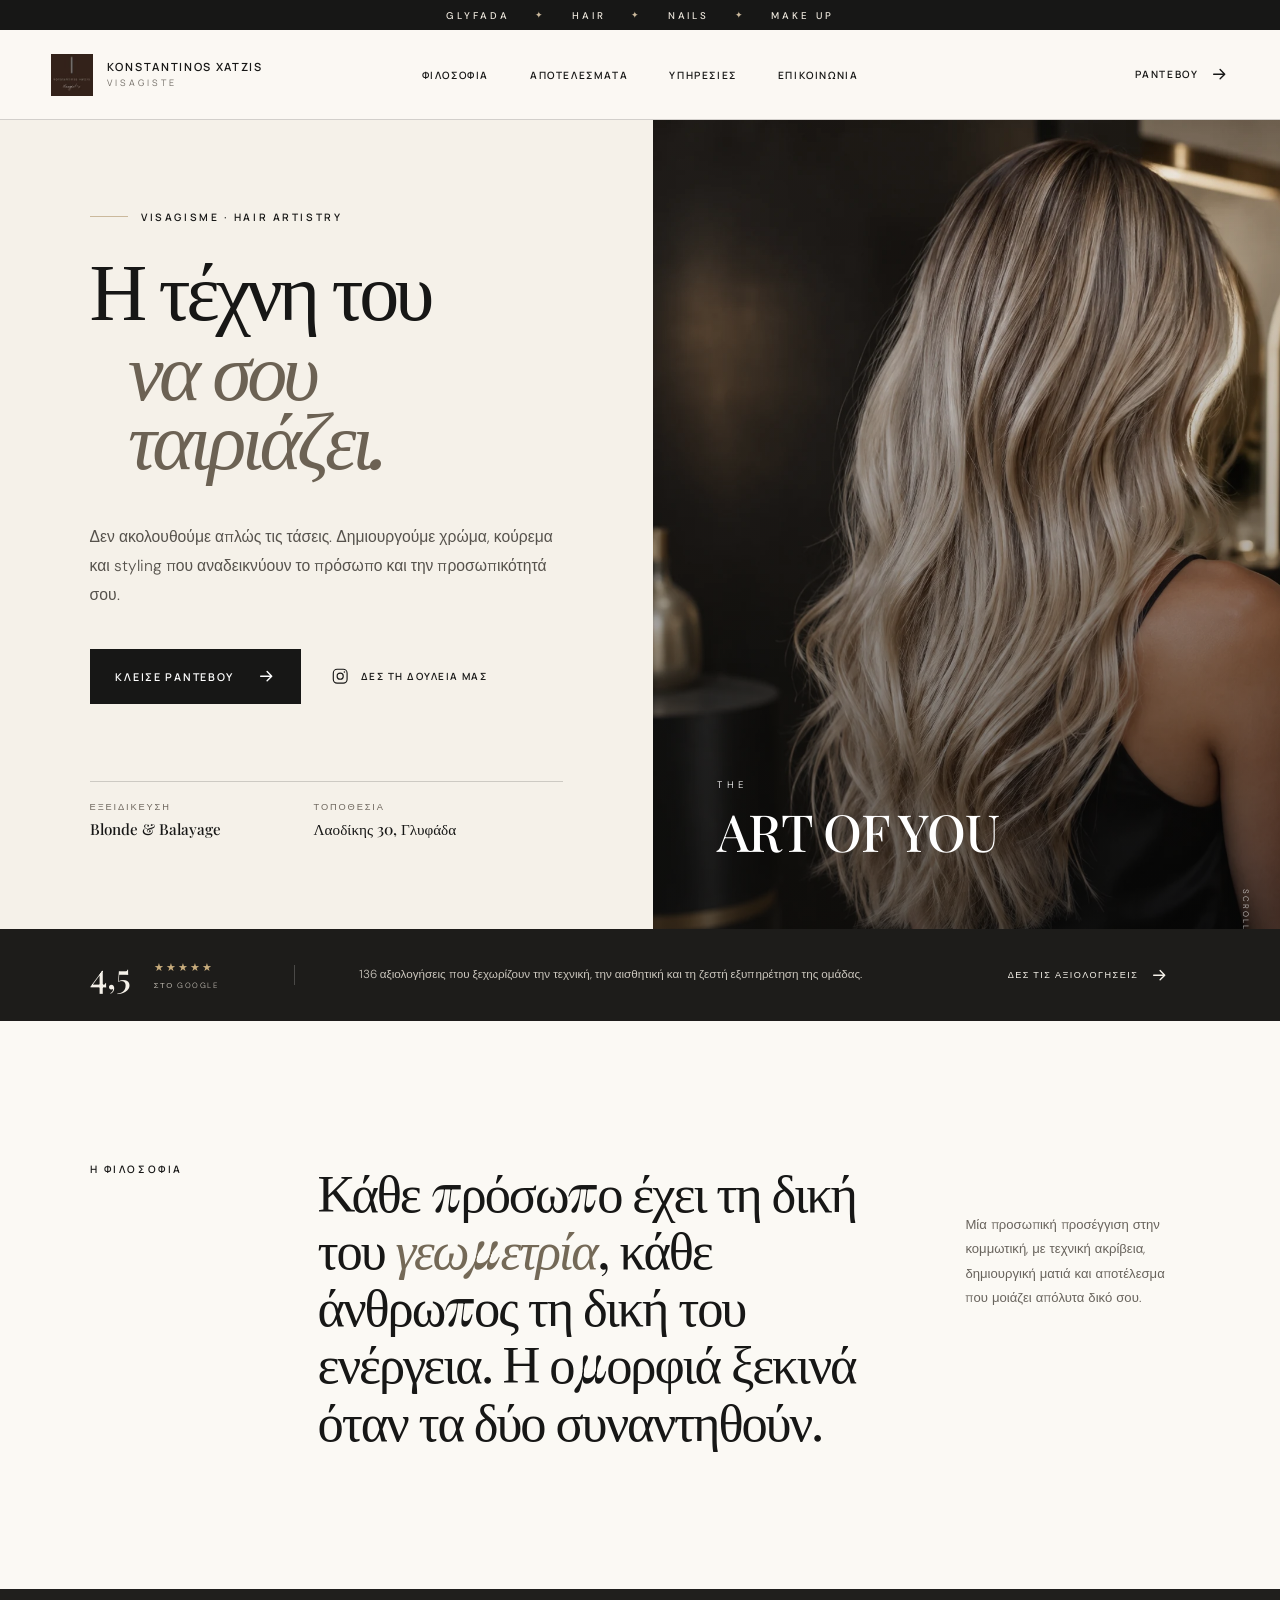
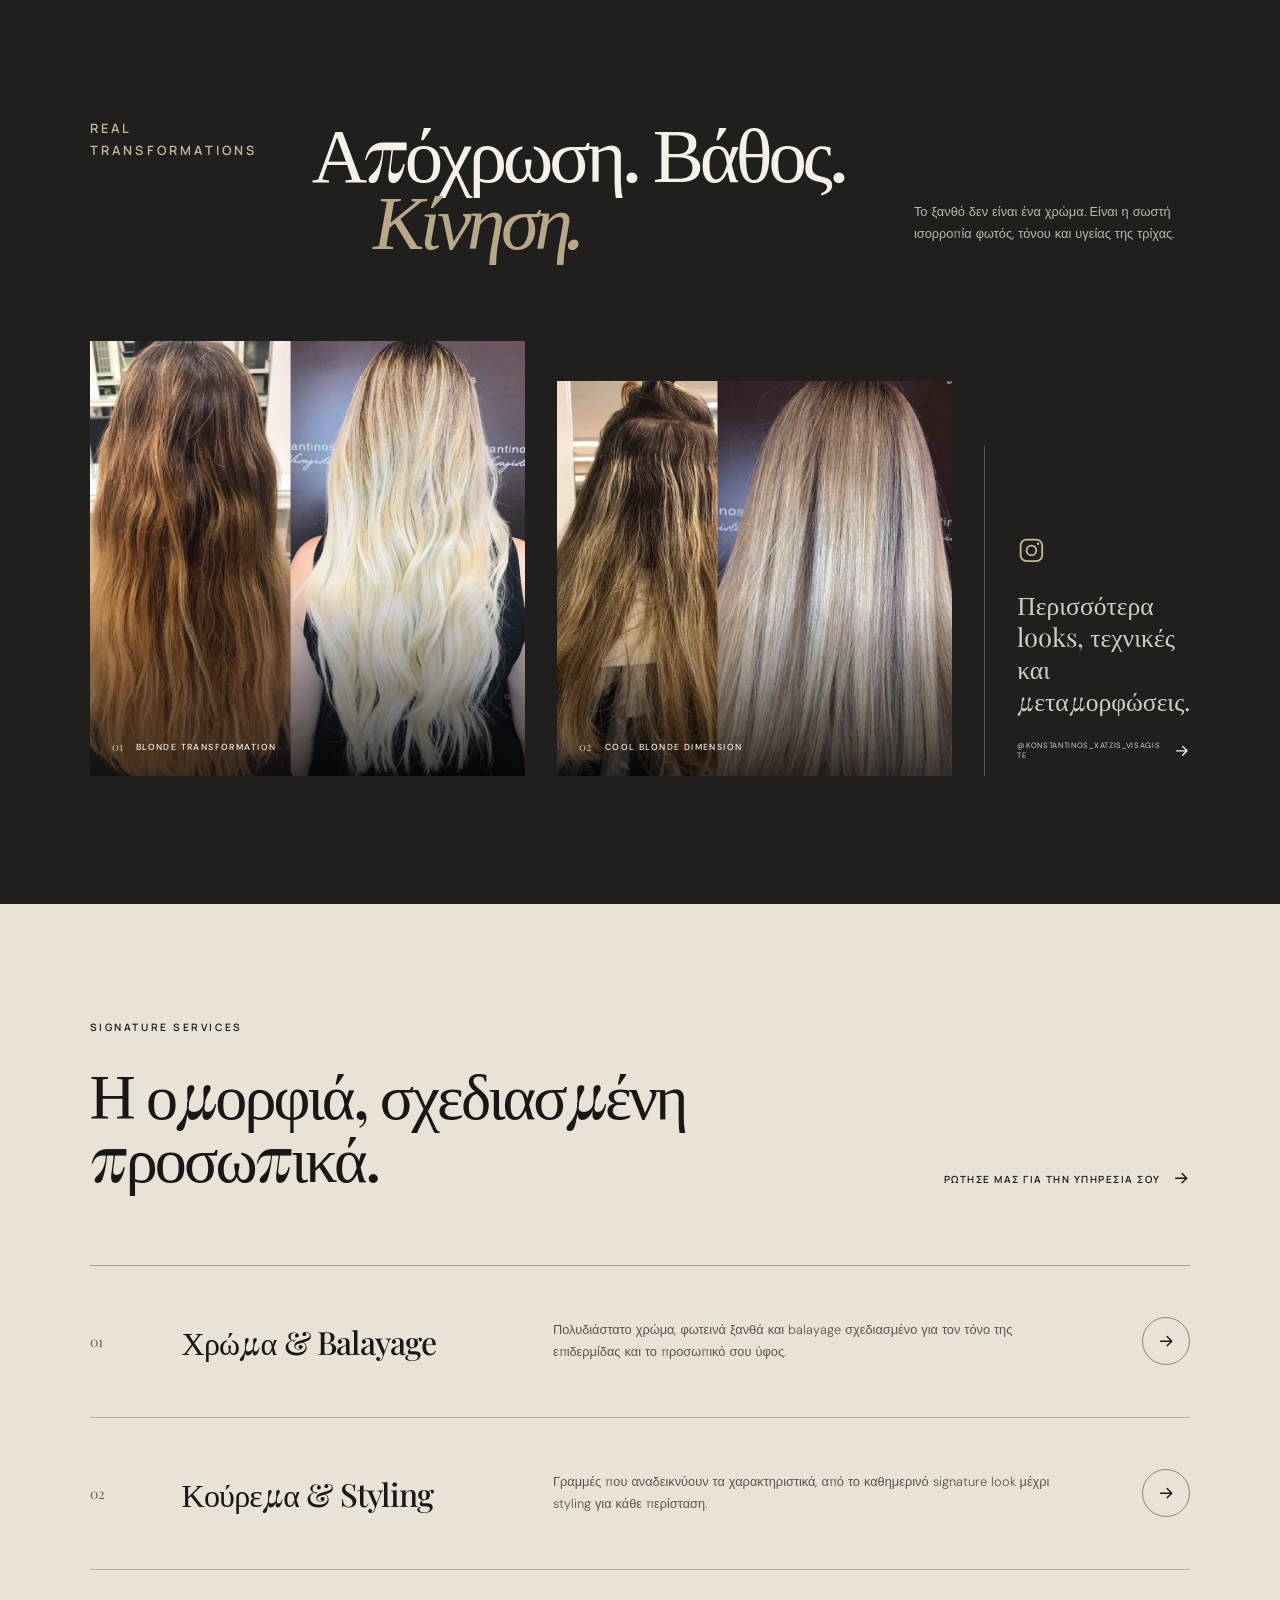
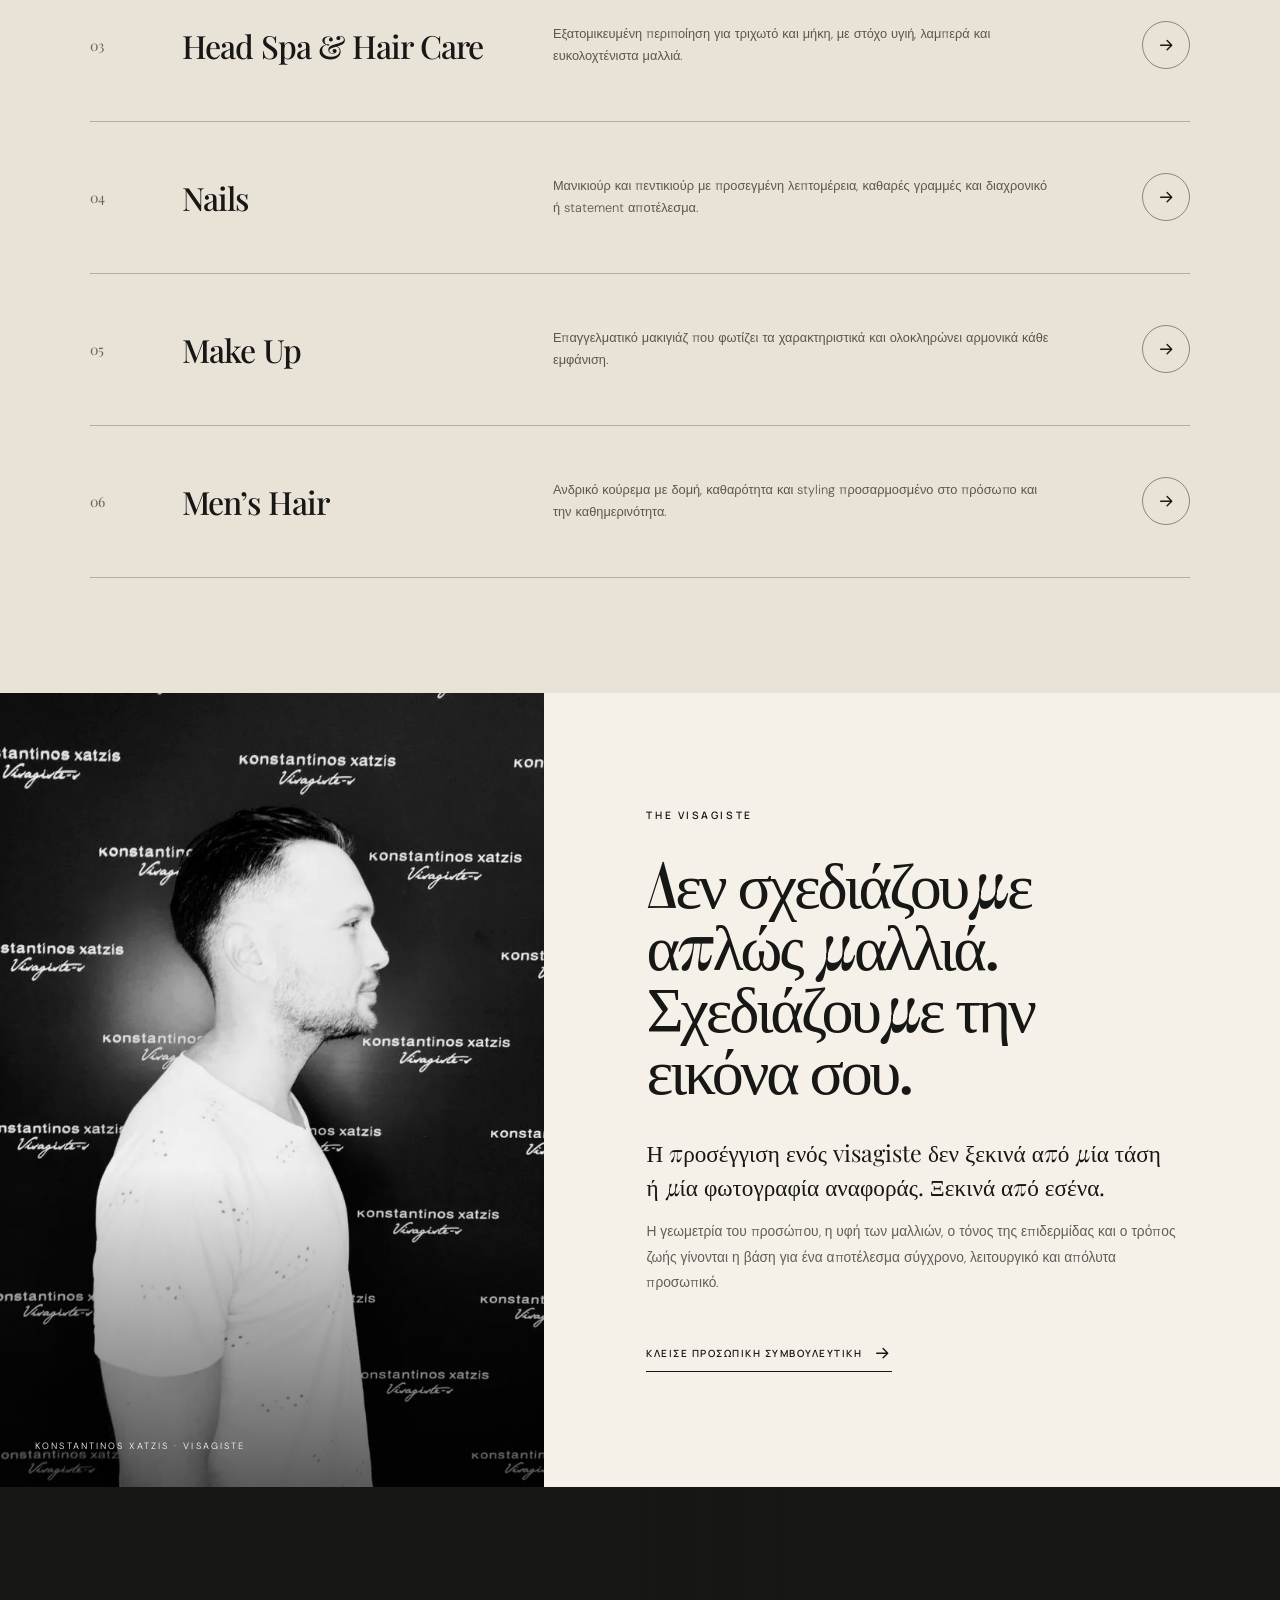
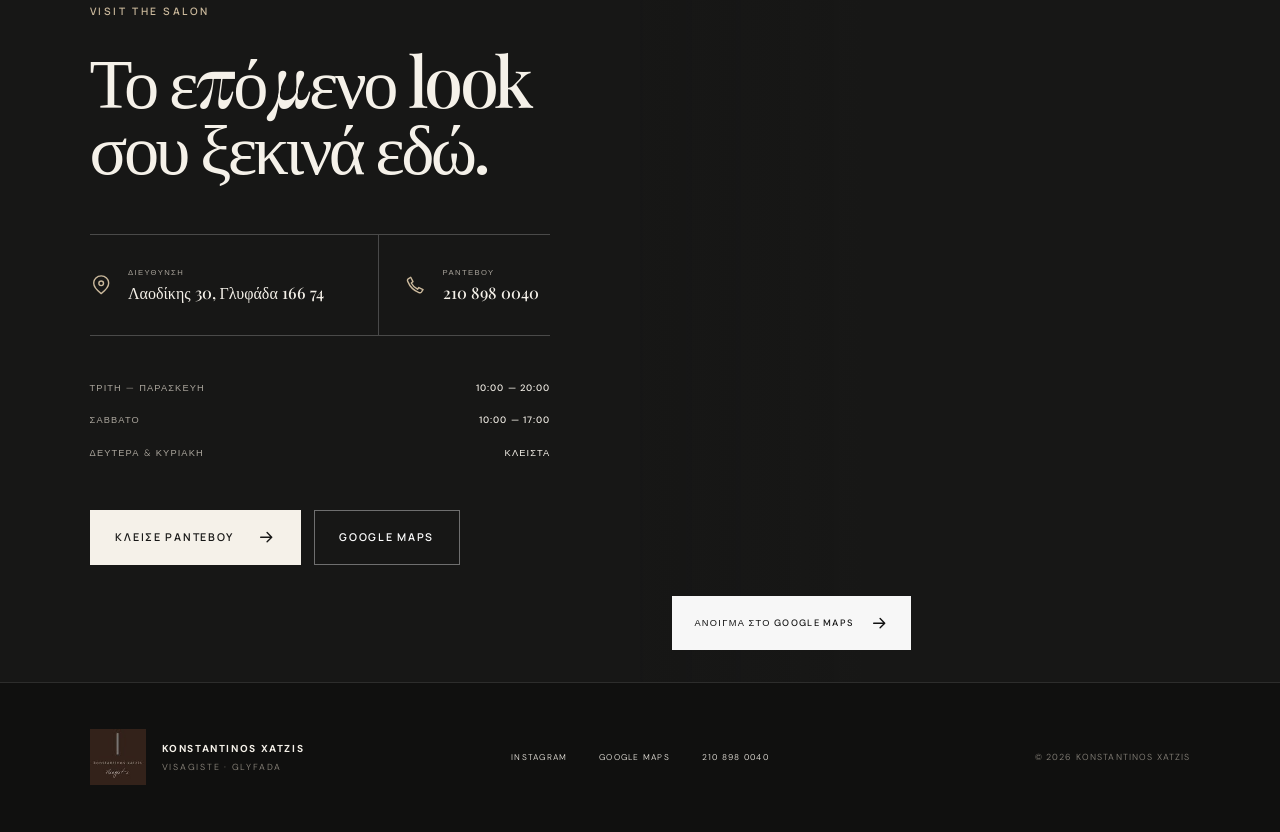
==== konstantinos-xatzis-visagiste/index.html @ 73c5728a "Use authentic Instagram logo for visagiste site" ====
<!doctype html>
<html lang="el">
  <head>
    <meta charset="utf-8" />
    <meta name="viewport" content="width=device-width, initial-scale=1" />
    <meta
      name="description"
      content="Signature haircuts, blonde & balayage, head spa, nails και make up από τον Konstantinos Xatzis Visagiste στη Γλυφάδα."
    />
    <meta name="robots" content="index, follow, max-image-preview:large" />
    <meta name="theme-color" content="#171716" />
    <meta
      property="og:title"
      content="Konstantinos Xatzis Visagiste"
    />
    <meta
      property="og:description"
      content="Η τέχνη του να σου ταιριάζει — Hair, Nails & Make Up στη Γλυφάδα."
    />
    <meta
      property="og:image"
      content="https://mortaz00.github.io/WebDev/konstantinos-xatzis-visagiste/og.webp"
    />
    <meta property="og:type" content="website" />
    <meta property="og:locale" content="el_GR" />
    <meta property="og:site_name" content="Konstantinos Xatzis Visagiste" />
    <meta property="og:image:width" content="1200" />
    <meta property="og:image:height" content="630" />
    <meta
      property="og:image:alt"
      content="Konstantinos Xatzis Visagiste — Hair artistry στη Γλυφάδα"
    />
    <meta
      property="og:url"
      content="https://mortaz00.github.io/WebDev/konstantinos-xatzis-visagiste/"
    />
    <meta name="twitter:card" content="summary_large_image" />
    <meta name="twitter:title" content="Konstantinos Xatzis Visagiste" />
    <meta
      name="twitter:description"
      content="Η τέχνη του να σου ταιριάζει — Hair, Nails & Make Up στη Γλυφάδα."
    />
    <meta
      name="twitter:image"
      content="https://mortaz00.github.io/WebDev/konstantinos-xatzis-visagiste/og.webp"
    />
    <meta
      name="twitter:image:alt"
      content="Konstantinos Xatzis Visagiste — Hair artistry στη Γλυφάδα"
    />
    <link
      rel="canonical"
      href="https://mortaz00.github.io/WebDev/konstantinos-xatzis-visagiste/"
    />
    <link rel="icon" href="favicon.svg" type="image/svg+xml" />
    <link rel="preconnect" href="https://fonts.googleapis.com" />
    <link rel="preconnect" href="https://fonts.gstatic.com" crossorigin />
    <link
      rel="stylesheet"
      href="https://fonts.googleapis.com/css2?family=DM+Sans:wght@300;400;500;600&amp;family=Manrope:wght@300;400;500;600&amp;family=Playfair+Display:ital,wght@0,500;1,500&amp;display=swap"
    />
    <link rel="stylesheet" href="styles.css" />
    <title>
      Konstantinos Xatzis Visagiste | Hair, Nails & Make Up — Γλυφάδα
    </title>
    <script type="application/ld+json">
      {
        "@context": "https://schema.org",
        "@type": "HairSalon",
        "name": "Konstantinos Xatzis Visagiste",
        "url": "https://mortaz00.github.io/WebDev/konstantinos-xatzis-visagiste/",
        "telephone": "+30 210 898 0040",
        "image": "https://mortaz00.github.io/WebDev/konstantinos-xatzis-visagiste/salon-hero.webp",
        "hasMap": "https://maps.app.goo.gl/GEFVP98FDW23qjtt5?g_st=ic",
        "address": {
          "@type": "PostalAddress",
          "streetAddress": "Λαοδίκης 30",
          "addressLocality": "Γλυφάδα",
          "postalCode": "166 74",
          "addressCountry": "GR"
        },
        "sameAs": [
          "https://www.instagram.com/konstantinos_xatzis_visagiste/"
        ],
        "openingHoursSpecification": [
          {
            "@type": "OpeningHoursSpecification",
            "dayOfWeek": ["Tuesday", "Wednesday", "Thursday", "Friday"],
            "opens": "10:00",
            "closes": "20:00"
          },
          {
            "@type": "OpeningHoursSpecification",
            "dayOfWeek": "Saturday",
            "opens": "10:00",
            "closes": "17:00"
          }
        ]
      }
    </script>
  </head>
  <body>
    <a class="skip-link" href="#main-content">Μετάβαση στο κύριο περιεχόμενο</a>
    <div class="announcement">
      <span>GLYFADA</span>
      <span class="announcement-mark">✦</span>
      <span>HAIR</span>
      <span class="announcement-mark">✦</span>
      <span>NAILS</span>
      <span class="announcement-mark">✦</span>
      <span>MAKE UP</span>
    </div>

    <header class="site-header">
      <a class="brand" href="#top" aria-label="Αρχική">
        <img
          class="brand-logo"
          src="instagram-profile-logo.jpg"
          alt=""
          width="100"
          height="100"
          decoding="async"
          aria-hidden="true"
        />
        <span class="brand-name">
          KONSTANTINOS XATZIS
          <small>VISAGISTE</small>
        </span>
      </a>

      <nav aria-label="Κύρια πλοήγηση">
        <a href="#philosophy">ΦΙΛΟΣΟΦΙΑ</a>
        <a href="#work">ΑΠΟΤΕΛΕΣΜΑΤΑ</a>
        <a href="#services">ΥΠΗΡΕΣΙΕΣ</a>
        <a href="#contact">ΕΠΙΚΟΙΝΩΝΙΑ</a>
      </nav>

      <a class="header-book" href="tel:+302108980040">
        ΡΑΝΤΕΒΟΥ
        <svg viewBox="0 0 20 20" aria-hidden="true">
          <path d="M4 10h11M11 5l5 5-5 5"></path>
        </svg>
      </a>
    </header>

    <main id="main-content" tabindex="-1">
      <section class="hero" id="top">
        <div class="hero-copy">
          <p class="eyebrow">VISAGISME · HAIR ARTISTRY</p>
          <h1>
            Η τέχνη του
            <em>να σου ταιριάζει.</em>
          </h1>
          <p class="hero-lead">
            Δεν ακολουθούμε απλώς τις τάσεις. Δημιουργούμε χρώμα, κούρεμα και
            styling που αναδεικνύουν το πρόσωπο και την προσωπικότητά σου.
          </p>

          <div class="hero-actions">
            <a class="button button-dark" href="tel:+302108980040">
              ΚΛΕΙΣΕ ΡΑΝΤΕΒΟΥ
              <svg viewBox="0 0 20 20" aria-hidden="true">
                <path d="M4 10h11M11 5l5 5-5 5"></path>
              </svg>
            </a>
            <a
              class="text-link"
              href="https://www.instagram.com/konstantinos_xatzis_visagiste/"
              target="_blank"
              rel="noreferrer"
            >
              <svg viewBox="0 0 24 24" aria-hidden="true">
                <rect x="3" y="3" width="18" height="18" rx="5"></rect>
                <circle cx="12" cy="12" r="4"></circle>
                <circle cx="17.5" cy="6.5" r="1" class="icon-fill"></circle>
              </svg>
              ΔΕΣ ΤΗ ΔΟΥΛΕΙΑ ΜΑΣ
            </a>
          </div>

          <div class="hero-meta">
            <div>
              <span>ΕΞΕΙΔΙΚΕΥΣΗ</span>
              <strong>Blonde & Balayage</strong>
            </div>
            <div>
              <span>ΤΟΠΟΘΕΣΙΑ</span>
              <strong>Λαοδίκης 30, Γλυφάδα</strong>
            </div>
          </div>
        </div>

        <div class="hero-visual">
          <img
            src="salon-hero.webp"
            alt="Λαμπερό ξανθό balayage με απαλούς κυματισμούς"
            width="1120"
            height="1400"
            decoding="async"
            fetchpriority="high"
          />
          <div class="hero-image-shade"></div>
          <p class="hero-caption">
            <span>THE</span>
            <strong>ART OF YOU</strong>
          </p>
          <div class="hero-scroll" aria-hidden="true">
            <span>SCROLL TO DISCOVER</span>
            <i></i>
          </div>
        </div>
      </section>

      <section class="trust-strip" aria-label="Αξιολόγηση πελατών">
        <div class="trust-score">
          <strong>4,5</strong>
          <span aria-label="4,5 στα 5 αστέρια">★★★★★</span>
          <small>ΣΤΟ GOOGLE</small>
        </div>
        <p>
          136 αξιολογήσεις που ξεχωρίζουν την τεχνική, την αισθητική και τη
          ζεστή εξυπηρέτηση της ομάδας.
        </p>
        <a
          href="https://maps.app.goo.gl/GEFVP98FDW23qjtt5?g_st=ic"
          target="_blank"
          rel="noreferrer"
        >
          ΔΕΣ ΤΙΣ ΑΞΙΟΛΟΓΗΣΕΙΣ
          <svg viewBox="0 0 20 20" aria-hidden="true">
            <path d="M4 10h11M11 5l5 5-5 5"></path>
          </svg>
        </a>
      </section>

      <section class="philosophy" id="philosophy">
        <p class="section-kicker">Η ΦΙΛΟΣΟΦΙΑ</p>
        <p class="philosophy-statement">
          Κάθε πρόσωπο έχει τη δική του <em>γεωμετρία</em>, κάθε άνθρωπος τη
          δική του ενέργεια. Η ομορφιά ξεκινά όταν τα δύο συναντηθούν.
        </p>
        <p class="philosophy-note">
          Μία προσωπική προσέγγιση στην κομμωτική, με τεχνική ακρίβεια,
          δημιουργική ματιά και αποτέλεσμα που μοιάζει απόλυτα δικό σου.
        </p>
      </section>

      <section class="portfolio" id="work">
        <div class="portfolio-heading">
          <p class="section-kicker">REAL TRANSFORMATIONS</p>
          <h2>
            Απόχρωση. Βάθος.
            <em>Κίνηση.</em>
          </h2>
          <p>
            Το ξανθό δεν είναι ένα χρώμα. Είναι η σωστή ισορροπία φωτός,
            τόνου και υγείας της τρίχας.
          </p>
        </div>

        <div class="portfolio-grid">
          <figure class="portfolio-card portfolio-card-tall">
            <img
              src="kx-work-1.webp"
              alt="Πριν και μετά από ξανθό hair transformation"
              width="1024"
              height="1024"
              loading="lazy"
              decoding="async"
            />
            <figcaption>
              <span>01</span>
              <strong>BLONDE TRANSFORMATION</strong>
            </figcaption>
          </figure>
          <figure class="portfolio-card portfolio-card-square">
            <img
              src="kx-work-2.webp"
              alt="Πριν και μετά από ψυχρό ξανθό χρώμα"
              width="1024"
              height="1024"
              loading="lazy"
              decoding="async"
            />
            <figcaption>
              <span>02</span>
              <strong>COOL BLONDE DIMENSION</strong>
            </figcaption>
          </figure>
          <div class="portfolio-invite">
            <svg viewBox="0 0 24 24" aria-hidden="true">
              <rect x="3" y="3" width="18" height="18" rx="5"></rect>
              <circle cx="12" cy="12" r="4"></circle>
              <circle cx="17.5" cy="6.5" r="1" class="icon-fill"></circle>
            </svg>
            <p>Περισσότερα looks, τεχνικές και μεταμορφώσεις.</p>
            <a
              href="https://www.instagram.com/konstantinos_xatzis_visagiste/"
              target="_blank"
              rel="noreferrer"
            >
              @KONSTANTINOS_XATZIS_VISAGISTE
              <svg viewBox="0 0 20 20" aria-hidden="true">
                <path d="M4 10h11M11 5l5 5-5 5"></path>
              </svg>
            </a>
          </div>
        </div>
      </section>

      <section class="services-preview" id="services">
        <div class="section-heading">
          <div>
            <p class="section-kicker">SIGNATURE SERVICES</p>
            <h2>Η ομορφιά, σχεδιασμένη προσωπικά.</h2>
          </div>
          <a class="text-link" href="tel:+302108980040">
            ΡΩΤΗΣΕ ΜΑΣ ΓΙΑ ΤΗΝ ΥΠΗΡΕΣΙΑ ΣΟΥ
            <svg viewBox="0 0 20 20" aria-hidden="true">
              <path d="M4 10h11M11 5l5 5-5 5"></path>
            </svg>
          </a>
        </div>

        <div class="service-list">
          <article class="service-row">
            <span>01</span>
            <h3>Χρώμα &amp; Balayage</h3>
            <p>
              Πολυδιάστατο χρώμα, φωτεινά ξανθά και balayage σχεδιασμένο για
              τον τόνο της επιδερμίδας και το προσωπικό σου ύφος.
            </p>
            <a href="tel:+302108980040" aria-label="Ραντεβού για Χρώμα και Balayage">
              <svg viewBox="0 0 20 20" aria-hidden="true">
                <path d="M4 10h11M11 5l5 5-5 5"></path>
              </svg>
            </a>
          </article>
          <article class="service-row">
            <span>02</span>
            <h3>Κούρεμα &amp; Styling</h3>
            <p>
              Γραμμές που αναδεικνύουν τα χαρακτηριστικά, από το καθημερινό
              signature look μέχρι styling για κάθε περίσταση.
            </p>
            <a href="tel:+302108980040" aria-label="Ραντεβού για Κούρεμα και Styling">
              <svg viewBox="0 0 20 20" aria-hidden="true">
                <path d="M4 10h11M11 5l5 5-5 5"></path>
              </svg>
            </a>
          </article>
          <article class="service-row">
            <span>03</span>
            <h3>Head Spa &amp; Hair Care</h3>
            <p>
              Εξατομικευμένη περιποίηση για τριχωτό και μήκη, με στόχο υγιή,
              λαμπερά και ευκολοχτένιστα μαλλιά.
            </p>
            <a href="tel:+302108980040" aria-label="Ραντεβού για Head Spa">
              <svg viewBox="0 0 20 20" aria-hidden="true">
                <path d="M4 10h11M11 5l5 5-5 5"></path>
              </svg>
            </a>
          </article>
          <article class="service-row">
            <span>04</span>
            <h3>Nails</h3>
            <p>
              Μανικιούρ και πεντικιούρ με προσεγμένη λεπτομέρεια, καθαρές
              γραμμές και διαχρονικό ή statement αποτέλεσμα.
            </p>
            <a href="tel:+302108980040" aria-label="Ραντεβού για Nails">
              <svg viewBox="0 0 20 20" aria-hidden="true">
                <path d="M4 10h11M11 5l5 5-5 5"></path>
              </svg>
            </a>
          </article>
          <article class="service-row">
            <span>05</span>
            <h3>Make Up</h3>
            <p>
              Επαγγελματικό μακιγιάζ που φωτίζει τα χαρακτηριστικά και
              ολοκληρώνει αρμονικά κάθε εμφάνιση.
            </p>
            <a href="tel:+302108980040" aria-label="Ραντεβού για Make Up">
              <svg viewBox="0 0 20 20" aria-hidden="true">
                <path d="M4 10h11M11 5l5 5-5 5"></path>
              </svg>
            </a>
          </article>
          <article class="service-row">
            <span>06</span>
            <h3>Men’s Hair</h3>
            <p>
              Ανδρικό κούρεμα με δομή, καθαρότητα και styling προσαρμοσμένο
              στο πρόσωπο και την καθημερινότητα.
            </p>
            <a href="tel:+302108980040" aria-label="Ραντεβού για Men’s Hair">
              <svg viewBox="0 0 20 20" aria-hidden="true">
                <path d="M4 10h11M11 5l5 5-5 5"></path>
              </svg>
            </a>
          </article>
        </div>
      </section>

      <section class="artist">
        <div class="artist-portrait">
          <img
            src="kx-founder.webp"
            alt="Ο visagiste Κωνσταντίνος Χατζής"
            width="768"
            height="1024"
            loading="lazy"
            decoding="async"
          />
          <span>KONSTANTINOS XATZIS · VISAGISTE</span>
        </div>
        <div class="artist-copy">
          <p class="section-kicker">THE VISAGISTE</p>
          <h2>Δεν σχεδιάζουμε απλώς μαλλιά. Σχεδιάζουμε την εικόνα σου.</h2>
          <p class="artist-lead">
            Η προσέγγιση ενός visagiste δεν ξεκινά από μία τάση ή μία
            φωτογραφία αναφοράς. Ξεκινά από εσένα.
          </p>
          <p>
            Η γεωμετρία του προσώπου, η υφή των μαλλιών, ο τόνος της
            επιδερμίδας και ο τρόπος ζωής γίνονται η βάση για ένα αποτέλεσμα
            σύγχρονο, λειτουργικό και απόλυτα προσωπικό.
          </p>
          <a class="text-link" href="tel:+302108980040">
            ΚΛΕΙΣΕ ΠΡΟΣΩΠΙΚΗ ΣΥΜΒΟΥΛΕΥΤΙΚΗ
            <svg viewBox="0 0 20 20" aria-hidden="true">
              <path d="M4 10h11M11 5l5 5-5 5"></path>
            </svg>
          </a>
        </div>
      </section>

      <section class="contact" id="contact">
        <div class="contact-content">
          <p class="section-kicker">VISIT THE SALON</p>
          <h2>Το επόμενο look σου ξεκινά εδώ.</h2>

          <div class="contact-details">
            <a
              href="https://maps.app.goo.gl/GEFVP98FDW23qjtt5?g_st=ic"
              target="_blank"
              rel="noreferrer"
            >
              <svg viewBox="0 0 24 24" aria-hidden="true">
                <path d="M20 10c0 5-8 11-8 11S4 15 4 10a8 8 0 1 1 16 0Z"></path>
                <circle cx="12" cy="10" r="2.5"></circle>
              </svg>
              <span>
                <small>ΔΙΕΥΘΥΝΣΗ</small>
                <strong>Λαοδίκης 30, Γλυφάδα 166 74</strong>
              </span>
            </a>
            <a href="tel:+302108980040">
              <svg viewBox="0 0 24 24" aria-hidden="true">
                <path
                  d="M7.2 3.5 4.5 5.3c-.8.5-.9 1.6-.5 2.6 2.2 5.5 6.5 9.8 12 12 .9.4 2 .3 2.6-.5l1.8-2.7-4.5-2.2-1.4 1.8a15.5 15.5 0 0 1-6.7-6.7l1.8-1.4-2.4-4.7Z"
                ></path>
              </svg>
              <span>
                <small>ΡΑΝΤΕΒΟΥ</small>
                <strong>210 898 0040</strong>
              </span>
            </a>
          </div>

          <div class="hours">
            <p>
              <span>ΤΡΙΤΗ — ΠΑΡΑΣΚΕΥΗ</span>
              <strong>10:00 — 20:00</strong>
            </p>
            <p>
              <span>ΣΑΒΒΑΤΟ</span>
              <strong>10:00 — 17:00</strong>
            </p>
            <p>
              <span>ΔΕΥΤΕΡΑ &amp; ΚΥΡΙΑΚΗ</span>
              <strong>ΚΛΕΙΣΤΑ</strong>
            </p>
          </div>

          <div class="contact-actions">
            <a class="button button-light" href="tel:+302108980040">
              ΚΛΕΙΣΕ ΡΑΝΤΕΒΟΥ
              <svg viewBox="0 0 20 20" aria-hidden="true">
                <path d="M4 10h11M11 5l5 5-5 5"></path>
              </svg>
            </a>
            <a
              class="button button-outline-light"
              href="https://maps.app.goo.gl/GEFVP98FDW23qjtt5?g_st=ic"
              target="_blank"
              rel="noreferrer"
            >
              GOOGLE MAPS
            </a>
          </div>
        </div>

        <div class="map-wrap">
          <iframe
            title="Χάρτης προς Konstantinos Xatzis Visagiste"
            src="https://www.google.com/maps?q=Laodikis%2030%2C%20Glyfada%2016674&output=embed"
            loading="lazy"
            referrerpolicy="no-referrer-when-downgrade"
          ></iframe>
          <a
            href="https://maps.app.goo.gl/GEFVP98FDW23qjtt5?g_st=ic"
            target="_blank"
            rel="noreferrer"
          >
            ΑΝΟΙΓΜΑ ΣΤΟ GOOGLE MAPS
            <svg viewBox="0 0 20 20" aria-hidden="true">
              <path d="M4 10h11M11 5l5 5-5 5"></path>
            </svg>
          </a>
        </div>
      </section>
    </main>

    <footer>
        <div class="footer-brand">
          <img
            src="instagram-profile-logo.jpg"
            alt=""
            width="100"
            height="100"
            decoding="async"
            aria-hidden="true"
          />
          <div>
            <strong>KONSTANTINOS XATZIS</strong>
            <span>VISAGISTE · GLYFADA</span>
          </div>
        </div>
        <div class="footer-links">
          <a
            href="https://www.instagram.com/konstantinos_xatzis_visagiste/"
            target="_blank"
            rel="noreferrer"
            >INSTAGRAM</a
          >
          <a
            href="https://maps.app.goo.gl/GEFVP98FDW23qjtt5?g_st=ic"
            target="_blank"
            rel="noreferrer"
            >GOOGLE MAPS</a
          >
          <a href="tel:+302108980040">210 898 0040</a>
        </div>
        <p>© 2026 KONSTANTINOS XATZIS</p>
    </footer>

    <div
      class="mobile-actions"
      role="navigation"
      aria-label="Γρήγορες ενέργειες"
    >
        <a href="tel:+302108980040">
          <svg viewBox="0 0 24 24" aria-hidden="true">
            <path
              d="M7.2 3.5 4.5 5.3c-.8.5-.9 1.6-.5 2.6 2.2 5.5 6.5 9.8 12 12 .9.4 2 .3 2.6-.5l1.8-2.7-4.5-2.2-1.4 1.8a15.5 15.5 0 0 1-6.7-6.7l1.8-1.4-2.4-4.7Z"
            ></path>
          </svg>
          ΚΛΗΣΗ
        </a>
        <a
          href="https://maps.app.goo.gl/GEFVP98FDW23qjtt5?g_st=ic"
          target="_blank"
          rel="noreferrer"
        >
          <svg viewBox="0 0 24 24" aria-hidden="true">
            <path d="M20 10c0 5-8 11-8 11S4 15 4 10a8 8 0 1 1 16 0Z"></path>
            <circle cx="12" cy="10" r="2.5"></circle>
          </svg>
          ΟΔΗΓΙΕΣ
        </a>
    </div>
  </body>
</html>
---- konstantinos-xatzis-visagiste/styles.css ----
:root {
  --ink: #171716;
  --ink-soft: #2a2926;
  --ivory: #f5f1e9;
  --paper: #fbf9f4;
  --sand: #cbb99c;
  --line: rgba(23, 23, 22, 0.18);
  color-scheme: light;
}

* {
  box-sizing: border-box;
}

html {
  scroll-behavior: smooth;
}

body {
  margin: 0;
  background: var(--paper);
  color: var(--ink);
  font-family: "DM Sans", Arial, sans-serif;
  font-weight: 300;
}

a {
  color: inherit;
  text-decoration: none;
}

a:focus-visible,
iframe:focus-visible {
  outline: 2px solid currentColor;
  outline-offset: 4px;
}

.skip-link {
  background: var(--ink);
  color: #fff;
  font-size: 0.8rem;
  font-weight: 600;
  left: 1rem;
  padding: 0.8rem 1rem;
  position: fixed;
  top: 1rem;
  transform: translateY(-180%);
  transition: transform 160ms ease;
  z-index: 100;
}

.skip-link:focus {
  transform: translateY(0);
}

section[id] {
  scroll-margin-top: 1rem;
}

main:focus {
  outline: none;
}

svg {
  width: 1.15rem;
  fill: none;
  stroke: currentColor;
  stroke-linecap: round;
  stroke-linejoin: round;
  stroke-width: 1.5;
}

.announcement {
  align-items: center;
  background: var(--ink);
  color: #eee8dd;
  display: flex;
  font-size: 0.61rem;
  font-weight: 500;
  gap: clamp(0.7rem, 2vw, 2.25rem);
  height: 30px;
  justify-content: center;
  letter-spacing: 0.3em;
  overflow: hidden;
  padding: 0 1rem;
  white-space: nowrap;
}

.announcement-mark {
  color: var(--sand);
  font-size: 0.55rem;
}

.site-header {
  align-items: center;
  background: rgba(251, 249, 244, 0.92);
  border-bottom: 1px solid var(--line);
  display: grid;
  grid-template-columns: 1fr auto 1fr;
  height: 90px;
  padding: 0 clamp(1.5rem, 4vw, 5rem);
  position: relative;
  z-index: 10;
}

.brand {
  align-items: center;
  display: flex;
  gap: 0.85rem;
  width: max-content;
}

.brand-logo {
  display: block;
  height: 42px;
  object-fit: cover;
  width: 42px;
}

.brand-name {
  display: flex;
  font-family: "Manrope", Arial, sans-serif;
  font-size: 0.7rem;
  font-weight: 600;
  letter-spacing: 0.15em;
  line-height: 1.2;
  flex-direction: column;
}

.brand-name small {
  color: #716c65;
  font-size: 0.56rem;
  font-weight: 400;
  letter-spacing: 0.34em;
  margin-top: 0.3rem;
}

nav {
  display: flex;
  gap: clamp(1.5rem, 3.2vw, 3.5rem);
}

nav a,
.header-book {
  font-family: "Manrope", Arial, sans-serif;
  font-size: 0.63rem;
  font-weight: 600;
  letter-spacing: 0.16em;
  position: relative;
}

nav a::after {
  background: var(--ink);
  bottom: -0.45rem;
  content: "";
  height: 1px;
  left: 0;
  position: absolute;
  transform: scaleX(0);
  transform-origin: right;
  transition: transform 240ms ease;
  width: 100%;
}

nav a:hover::after,
nav a:focus-visible::after {
  transform: scaleX(1);
  transform-origin: left;
}

.header-book {
  align-items: center;
  display: flex;
  gap: 0.75rem;
  justify-self: end;
}

.header-book svg,
.button svg,
.text-link svg {
  transition: transform 200ms ease;
}

.header-book:hover svg,
.button:hover svg,
.text-link:hover svg {
  transform: translateX(4px);
}

.hero {
  display: grid;
  grid-template-columns: minmax(0, 1.02fr) minmax(420px, 0.98fr);
  min-height: calc(100svh - 120px);
}

.hero-copy {
  align-items: flex-start;
  background: var(--ivory);
  display: flex;
  flex-direction: column;
  justify-content: center;
  padding: clamp(4rem, 7vw, 8.5rem) clamp(2rem, 7vw, 8rem);
}

.eyebrow,
.section-kicker {
  align-items: center;
  display: flex;
  font-family: "Manrope", Arial, sans-serif;
  font-size: 0.64rem;
  font-weight: 600;
  gap: 0.85rem;
  letter-spacing: 0.25em;
  margin: 0 0 1.8rem;
}

.eyebrow::before {
  background: var(--sand);
  content: "";
  height: 1px;
  width: 38px;
}

.hero h1 {
  font-family: "Playfair Display", Georgia, serif;
  font-size: clamp(3.6rem, 6.25vw, 7.7rem);
  font-weight: 500;
  letter-spacing: -0.055em;
  line-height: 0.87;
  margin: 0;
  max-width: 800px;
}

.hero h1 em {
  color: #6c6254;
  display: block;
  font-weight: 500;
  margin: 0.12em 0 0 clamp(1rem, 3vw, 3.5rem);
}

.hero-lead {
  color: #56524c;
  font-size: 0.98rem;
  line-height: 1.85;
  margin: clamp(2rem, 4vw, 3.5rem) 0 0;
  max-width: 540px;
}

.hero-actions {
  align-items: center;
  display: flex;
  flex-wrap: wrap;
  gap: 1.9rem;
  margin-top: 2.5rem;
}

.button {
  align-items: center;
  border: 1px solid transparent;
  display: inline-flex;
  font-family: "Manrope", Arial, sans-serif;
  font-size: 0.67rem;
  font-weight: 600;
  gap: 1.4rem;
  justify-content: center;
  letter-spacing: 0.16em;
  min-height: 55px;
  padding: 0 1.55rem;
  transition: background 200ms ease, color 200ms ease, border-color 200ms ease;
}

.button-dark {
  background: var(--ink);
  color: #fff;
}

.button-dark:hover {
  background: #37352f;
}

.text-link {
  align-items: center;
  display: inline-flex;
  font-family: "Manrope", Arial, sans-serif;
  font-size: 0.62rem;
  font-weight: 600;
  gap: 0.7rem;
  letter-spacing: 0.15em;
}

.text-link > svg:first-child:not(:last-child) {
  height: 1rem;
  width: 1rem;
}

.icon-fill {
  fill: currentColor;
  stroke: none;
}

.hero-meta {
  border-top: 1px solid var(--line);
  display: grid;
  gap: 1rem;
  grid-template-columns: 1fr 1.2fr;
  margin-top: clamp(3rem, 6vw, 5.5rem);
  padding-top: 1.2rem;
  width: 100%;
}

.hero-meta div {
  display: flex;
  flex-direction: column;
  gap: 0.4rem;
}

.hero-meta span {
  color: #6f685f;
  font-size: 0.58rem;
  font-weight: 500;
  letter-spacing: 0.2em;
}

.hero-meta strong {
  font-family: "Playfair Display", Georgia, serif;
  font-size: 0.95rem;
  font-weight: 500;
}

.hero-visual {
  background: #252421;
  min-height: 650px;
  overflow: hidden;
  position: relative;
}

.hero-visual img {
  height: 100%;
  left: 0;
  object-fit: cover;
  object-position: 50% center;
  position: absolute;
  top: 0;
  transform: scale(1.015);
  transition: transform 1.2s cubic-bezier(0.2, 0.7, 0.2, 1);
  width: 100%;
}

.hero-visual:hover img {
  transform: scale(1.045);
}

.hero-image-shade {
  background: linear-gradient(180deg, rgba(11, 11, 10, 0.05), rgba(11, 11, 10, 0.54));
  inset: 0;
  position: absolute;
}

.hero-caption {
  bottom: clamp(3rem, 5vw, 5rem);
  color: #fff;
  left: clamp(2rem, 5vw, 4rem);
  margin: 0;
  position: absolute;
}

.hero-caption span {
  display: block;
  font-size: 0.6rem;
  letter-spacing: 0.5em;
  margin-bottom: 0.35rem;
}

.hero-caption strong {
  font-family: "Playfair Display", Georgia, serif;
  font-size: clamp(2rem, 4vw, 4rem);
  font-weight: 500;
  letter-spacing: -0.02em;
}

.hero-scroll {
  align-items: center;
  bottom: 2.5rem;
  color: rgba(255, 255, 255, 0.72);
  display: flex;
  font-size: 0.5rem;
  gap: 0.9rem;
  letter-spacing: 0.25em;
  position: absolute;
  right: 2.4rem;
  transform: rotate(90deg) translateX(100%);
  transform-origin: right bottom;
}

.hero-scroll i {
  background: rgba(255, 255, 255, 0.7);
  height: 1px;
  width: 38px;
}

.philosophy {
  align-items: start;
  display: grid;
  gap: 3rem;
  grid-template-columns: 0.6fr 2fr 0.75fr;
  padding: clamp(6rem, 11vw, 11rem) clamp(2rem, 7vw, 8rem);
}

.philosophy-statement {
  font-family: "Playfair Display", Georgia, serif;
  font-size: clamp(2.25rem, 4.1vw, 5.1rem);
  letter-spacing: -0.04em;
  line-height: 1.09;
  margin: 0;
}

.philosophy-statement em {
  color: #746957;
  font-weight: 500;
}

.philosophy-note {
  color: #68635c;
  font-size: 0.82rem;
  line-height: 1.85;
  margin: 3.2rem 0 0;
}

.services-preview {
  background: #e9e2d7;
  padding: clamp(5rem, 9vw, 9rem) clamp(2rem, 7vw, 8rem);
}

.section-heading {
  align-items: end;
  display: flex;
  justify-content: space-between;
  margin-bottom: clamp(3rem, 6vw, 5.5rem);
}

.section-heading h2 {
  font-family: "Playfair Display", Georgia, serif;
  font-size: clamp(2.8rem, 5vw, 6rem);
  font-weight: 500;
  letter-spacing: -0.045em;
  line-height: 0.98;
  margin: 0;
  max-width: 800px;
}

.service-list {
  border-top: 1px solid rgba(23, 23, 22, 0.35);
}

.service-row {
  align-items: center;
  border-bottom: 1px solid rgba(23, 23, 22, 0.25);
  display: grid;
  gap: 2rem;
  grid-template-columns: 60px minmax(210px, 0.8fr) 1.3fr 54px;
  min-height: 152px;
  transition: background 250ms ease, padding 250ms ease;
}

.service-row:hover {
  background: rgba(255, 255, 255, 0.25);
  padding: 0 1rem;
}

.service-row > span {
  color: #6d6252;
  font-family: "Playfair Display", Georgia, serif;
  font-size: 0.88rem;
}

.service-row h3 {
  font-family: "Playfair Display", Georgia, serif;
  font-size: clamp(1.6rem, 2.5vw, 2.8rem);
  font-weight: 500;
  letter-spacing: -0.025em;
  margin: 0;
}

.service-row p {
  color: #5b564f;
  font-size: 0.8rem;
  line-height: 1.75;
  margin: 0;
  max-width: 500px;
}

.service-row > a {
  align-items: center;
  border: 1px solid rgba(23, 23, 22, 0.45);
  border-radius: 50%;
  display: flex;
  height: 48px;
  justify-content: center;
  justify-self: end;
  transition: background 200ms ease, color 200ms ease;
  width: 48px;
}

.service-row > a:hover {
  background: var(--ink);
  color: #fff;
}

.button-light {
  background: var(--ivory);
  color: var(--ink);
}

.button-outline-light {
  border-color: rgba(255, 255, 255, 0.38);
  color: #fff;
}

.button-outline-light:hover {
  background: #fff;
  color: var(--ink);
}

.trust-strip {
  align-items: center;
  background: #1d1c1a;
  color: var(--ivory);
  display: grid;
  gap: clamp(2rem, 5vw, 5rem);
  grid-template-columns: auto minmax(240px, 650px) auto;
  padding: 1.8rem clamp(2rem, 7vw, 8rem);
}

.trust-score {
  align-items: center;
  display: grid;
  gap: 0.1rem 0.75rem;
  grid-template-columns: auto auto;
}

.trust-score strong {
  font-family: "Playfair Display", Georgia, serif;
  font-size: 2.15rem;
  font-weight: 500;
  grid-row: 1 / 3;
  line-height: 1;
}

.trust-score span {
  color: #c9ad7d;
  font-size: 0.7rem;
  letter-spacing: 0.18em;
}

.trust-score small {
  color: #bdb8af;
  font-size: 0.48rem;
  letter-spacing: 0.2em;
}

.trust-strip > p {
  border-left: 1px solid rgba(255, 255, 255, 0.2);
  color: #cbc6bd;
  font-size: 0.73rem;
  line-height: 1.65;
  margin: 0;
  padding-left: clamp(2rem, 5vw, 5rem);
}

.trust-strip > a {
  align-items: center;
  display: flex;
  font-size: 0.57rem;
  font-weight: 500;
  gap: 0.7rem;
  letter-spacing: 0.16em;
  white-space: nowrap;
}

.portfolio {
  background: #201f1d;
  color: var(--ivory);
  overflow: hidden;
  padding: clamp(6rem, 10vw, 10rem) clamp(2rem, 7vw, 8rem);
}

.portfolio-heading {
  align-items: end;
  display: grid;
  gap: 2rem;
  grid-template-columns: 0.55fr 1.65fr 0.8fr;
  margin-bottom: clamp(3.5rem, 7vw, 6rem);
}

.portfolio-heading .section-kicker {
  align-self: start;
  color: var(--sand);
}

.portfolio-heading h2 {
  font-family: "Playfair Display", Georgia, serif;
  font-size: clamp(3rem, 6vw, 7rem);
  font-weight: 500;
  letter-spacing: -0.055em;
  line-height: 0.88;
  margin: 0;
}

.portfolio-heading h2 em {
  color: #b9a78b;
  display: block;
  font-weight: 500;
  margin-left: 0.8em;
}

.portfolio-heading > p {
  color: #bdb8ae;
  font-size: 0.8rem;
  line-height: 1.75;
  margin: 0 0 0.4rem;
}

.portfolio-grid {
  align-items: end;
  display: grid;
  gap: clamp(1rem, 2.5vw, 2.4rem);
  grid-template-columns: 1.1fr 1fr 0.52fr;
}

.portfolio-card {
  margin: 0;
  overflow: hidden;
  position: relative;
}

.portfolio-card-tall {
  aspect-ratio: 1 / 1;
}

.portfolio-card-square {
  aspect-ratio: 1 / 1;
}

.portfolio-card img {
  height: 100%;
  object-fit: cover;
  transition: filter 500ms ease, transform 800ms cubic-bezier(0.2, 0.65, 0.2, 1);
  width: 100%;
}

.portfolio-card::after {
  background: linear-gradient(180deg, transparent 55%, rgba(0, 0, 0, 0.72));
  content: "";
  inset: 0;
  pointer-events: none;
  position: absolute;
}

.portfolio-card:hover img {
  filter: saturate(1.06);
  transform: scale(1.025);
}

.portfolio-card figcaption {
  align-items: center;
  bottom: 1.4rem;
  display: flex;
  gap: 0.8rem;
  left: 1.4rem;
  position: absolute;
  z-index: 1;
}

.portfolio-card figcaption span {
  color: var(--sand);
  font-family: "Playfair Display", Georgia, serif;
  font-size: 0.72rem;
}

.portfolio-card figcaption strong {
  font-size: 0.55rem;
  font-weight: 500;
  letter-spacing: 0.16em;
}

.portfolio-invite {
  border-left: 1px solid rgba(255, 255, 255, 0.24);
  display: flex;
  flex-direction: column;
  justify-content: flex-end;
  min-height: 330px;
  padding: 0 0 1rem clamp(1.2rem, 2.5vw, 2.5rem);
}

.portfolio-invite > svg {
  color: var(--sand);
  height: 1.8rem;
  margin-bottom: 1.5rem;
  width: 1.8rem;
}

.portfolio-invite p {
  color: #d2cdc4;
  font-family: "Playfair Display", Georgia, serif;
  font-size: clamp(1.35rem, 2vw, 2rem);
  line-height: 1.25;
  margin: 0 0 1.5rem;
}

.portfolio-invite a {
  align-items: center;
  display: flex;
  font-size: 0.48rem;
  gap: 0.6rem;
  letter-spacing: 0.09em;
  overflow-wrap: anywhere;
}

.artist {
  background: var(--ivory);
  display: grid;
  grid-template-columns: minmax(360px, 0.85fr) 1.15fr;
  min-height: 760px;
}

.artist-portrait {
  background: #151515;
  min-height: 620px;
  overflow: hidden;
  position: relative;
}

.artist-portrait img {
  filter: contrast(1.02) grayscale(1);
  height: 100%;
  object-fit: cover;
  object-position: center top;
  width: 100%;
}

.artist-portrait::after {
  background: linear-gradient(180deg, transparent 60%, rgba(0, 0, 0, 0.62));
  content: "";
  inset: 0;
  position: absolute;
}

.artist-portrait span {
  bottom: 2.2rem;
  color: #fff;
  font-size: 0.57rem;
  left: 2.2rem;
  letter-spacing: 0.23em;
  position: absolute;
  z-index: 1;
}

.artist-copy {
  align-self: center;
  max-width: 850px;
  padding: clamp(5rem, 9vw, 10rem) clamp(2.5rem, 8vw, 9rem);
}

.artist-copy h2 {
  font-family: "Playfair Display", Georgia, serif;
  font-size: clamp(3rem, 5vw, 6rem);
  font-weight: 500;
  letter-spacing: -0.05em;
  line-height: 0.97;
  margin: 0 0 2.3rem;
}

.artist-copy > p:not(.section-kicker) {
  color: #625d56;
  font-size: 0.86rem;
  line-height: 1.85;
  margin: 0 0 1rem;
  max-width: 590px;
}

.artist-copy .artist-lead {
  color: var(--ink) !important;
  font-family: "Playfair Display", Georgia, serif;
  font-size: 1.45rem !important;
  line-height: 1.45 !important;
}

.artist-copy .text-link {
  border-bottom: 1px solid var(--ink);
  margin-top: 2rem;
  padding-bottom: 0.55rem;
}

.contact {
  background: var(--ink);
  color: var(--ivory);
  display: grid;
  grid-template-columns: 1fr 1fr;
  min-height: 790px;
}

.contact-content {
  display: flex;
  flex-direction: column;
  justify-content: center;
  padding: clamp(5rem, 8vw, 9rem) clamp(2rem, 7vw, 8rem);
}

.contact-content .section-kicker {
  color: var(--sand);
}

.contact-content h2 {
  font-family: "Playfair Display", Georgia, serif;
  font-size: clamp(3.3rem, 5.5vw, 6.5rem);
  font-weight: 500;
  letter-spacing: -0.052em;
  line-height: 0.93;
  margin: 0 0 3.5rem;
  max-width: 760px;
}

.contact-details {
  border-bottom: 1px solid rgba(255, 255, 255, 0.22);
  border-top: 1px solid rgba(255, 255, 255, 0.22);
  display: grid;
  grid-template-columns: 1.25fr 0.75fr;
}

.contact-details > a {
  align-items: center;
  display: flex;
  gap: 1rem;
  min-height: 100px;
}

.contact-details > a + a {
  border-left: 1px solid rgba(255, 255, 255, 0.22);
  padding-left: 1.6rem;
}

.contact-details svg {
  color: var(--sand);
  flex: 0 0 auto;
  height: 1.4rem;
  width: 1.4rem;
}

.contact-details span {
  display: flex;
  flex-direction: column;
  gap: 0.35rem;
}

.contact-details small {
  color: #a8a39a;
  font-size: 0.48rem;
  letter-spacing: 0.18em;
}

.contact-details strong {
  font-family: "Playfair Display", Georgia, serif;
  font-size: 1rem;
  font-weight: 500;
}

.hours {
  margin-top: 2.2rem;
  max-width: 520px;
}

.hours p {
  display: flex;
  font-size: 0.58rem;
  justify-content: space-between;
  letter-spacing: 0.12em;
  margin: 0;
  padding: 0.65rem 0;
}

.hours span {
  color: #aaa59c;
}

.hours strong {
  font-weight: 500;
}

.contact-actions {
  display: flex;
  flex-wrap: wrap;
  gap: 0.8rem;
  margin-top: 2.5rem;
}

.map-wrap {
  filter: grayscale(1) contrast(1.05);
  min-height: 600px;
  overflow: hidden;
  position: relative;
}

.map-wrap::after {
  background: linear-gradient(90deg, rgba(23, 23, 22, 0.16), transparent 35%);
  content: "";
  inset: 0;
  pointer-events: none;
  position: absolute;
}

.map-wrap iframe {
  border: 0;
  height: 100%;
  min-height: 790px;
  width: 100%;
}

.map-wrap > a {
  align-items: center;
  background: var(--ivory);
  bottom: 2rem;
  color: var(--ink);
  display: flex;
  font-size: 0.58rem;
  font-weight: 500;
  gap: 1rem;
  left: 2rem;
  letter-spacing: 0.14em;
  min-height: 54px;
  padding: 0 1.4rem;
  position: absolute;
  z-index: 2;
}

footer {
  align-items: center;
  background: #10100f;
  border-top: 1px solid rgba(255, 255, 255, 0.12);
  color: var(--ivory);
  display: grid;
  gap: 2rem;
  grid-template-columns: 1fr auto 1fr;
  min-height: 150px;
  padding: 2.5rem clamp(2rem, 7vw, 8rem);
}

.footer-brand {
  align-items: center;
  display: flex;
  gap: 1rem;
}

.footer-brand img {
  height: 56px;
  object-fit: cover;
  width: 56px;
}

.footer-brand div {
  display: flex;
  flex-direction: column;
  gap: 0.4rem;
}

.footer-brand strong {
  font-size: 0.63rem;
  letter-spacing: 0.16em;
}

.footer-brand span {
  color: #938d83;
  font-size: 0.55rem;
  letter-spacing: 0.2em;
}

.footer-links {
  display: flex;
  gap: 2rem;
}

.footer-links a {
  font-size: 0.52rem;
  letter-spacing: 0.15em;
}

footer > p {
  color: #8c877f;
  font-size: 0.55rem;
  justify-self: end;
  letter-spacing: 0.13em;
}

.mobile-actions {
  display: none;
}

@media (max-width: 1000px) {
  .site-header {
    grid-template-columns: 1fr auto;
  }

  nav {
    display: none;
  }

  .hero {
    grid-template-columns: 1fr 0.8fr;
  }

  .hero-copy {
    padding: 5rem 2.5rem;
  }

  .philosophy {
    grid-template-columns: 0.5fr 2fr;
  }

  .philosophy-note {
    grid-column: 2;
    margin-top: 0;
    max-width: 420px;
  }

  .section-heading .text-link {
    display: none;
  }

  .trust-strip {
    gap: 1.5rem 3rem;
    grid-template-columns: auto 1fr;
  }

  .trust-strip > a {
    grid-column: 2;
  }

  .portfolio-heading {
    grid-template-columns: 0.55fr 1.45fr;
  }

  .portfolio-heading > p {
    grid-column: 2;
    max-width: 460px;
  }

  .portfolio-grid {
    grid-template-columns: 1fr 1fr;
  }

  .portfolio-invite {
    border-left: 0;
    border-top: 1px solid rgba(255, 255, 255, 0.24);
    grid-column: 1 / 3;
    min-height: auto;
    padding: 2.5rem 0 0;
  }

  .artist {
    grid-template-columns: minmax(320px, 0.75fr) 1.25fr;
  }

  .artist-copy {
    padding: 5rem 3rem;
  }

  .contact {
    grid-template-columns: 1fr;
  }

  .map-wrap,
  .map-wrap iframe {
    min-height: 520px;
  }

  footer {
    grid-template-columns: 1fr 1fr;
  }

  .footer-links {
    justify-self: end;
  }

  footer > p {
    grid-column: 1 / 3;
    justify-self: start;
  }
}

@media (max-width: 720px) {
  body {
    padding-bottom: 64px;
  }

  .announcement {
    font-size: 0.52rem;
    gap: 0.7rem;
    letter-spacing: 0.18em;
  }

  .announcement span:nth-child(6),
  .announcement span:nth-child(7) {
    display: none;
  }

  .site-header {
    height: 76px;
    padding: 0 1.1rem;
  }

  .brand-logo {
    height: 37px;
    width: 37px;
  }

  .brand-name {
    font-size: 0.58rem;
  }

  .brand-name small {
    font-size: 0.48rem;
  }

  .header-book {
    display: none;
  }

  .hero {
    display: flex;
    flex-direction: column;
  }

  .hero-copy {
    min-height: 590px;
    padding: 4.25rem 1.4rem 3rem;
  }

  .hero h1 {
    font-size: clamp(3.5rem, 17vw, 5.15rem);
    line-height: 0.9;
  }

  .hero h1 em {
    margin-left: 0.3rem;
  }

  .hero-lead {
    font-size: 0.9rem;
    line-height: 1.7;
  }

  .hero-actions {
    align-items: flex-start;
    flex-direction: column;
  }

  .hero-meta {
    margin-top: 3rem;
  }

  .hero-visual {
    min-height: 74svh;
  }

  .hero-scroll {
    display: none;
  }

  .trust-strip {
    align-items: start;
    display: flex;
    flex-direction: column;
    padding: 2.3rem 1.4rem;
  }

  .trust-strip > p {
    border-left: 0;
    border-top: 1px solid rgba(255, 255, 255, 0.2);
    padding: 1.3rem 0 0;
  }

  .philosophy {
    display: block;
    padding: 6rem 1.4rem;
  }

  .philosophy-statement {
    font-size: 2.7rem;
  }

  .philosophy-note {
    margin: 2.2rem 0 0;
    max-width: 88%;
  }

  .portfolio {
    padding: 5.5rem 1.4rem;
  }

  .portfolio-heading {
    display: block;
    margin-bottom: 3rem;
  }

  .portfolio-heading h2 {
    font-size: 3.75rem;
  }

  .portfolio-heading > p {
    margin-top: 2rem;
    max-width: 90%;
  }

  .portfolio-grid {
    display: flex;
    flex-direction: column;
  }

  .portfolio-card {
    aspect-ratio: 1 / 1;
    width: 100%;
  }

  .portfolio-invite {
    border-top: 1px solid rgba(255, 255, 255, 0.24);
    margin-top: 1rem;
    min-height: auto;
    padding: 2.5rem 0 0;
  }

  .services-preview {
    padding: 5.5rem 1.4rem;
  }

  .section-heading {
    margin-bottom: 3.2rem;
  }

  .section-heading h2 {
    font-size: 3.1rem;
  }

  .service-row {
    align-items: start;
    gap: 0.7rem 1rem;
    grid-template-columns: 30px 1fr 42px;
    min-height: auto;
    padding: 1.75rem 0;
  }

  .service-row:hover {
    padding: 1.75rem 0.5rem;
  }

  .service-row h3 {
    font-size: 1.8rem;
  }

  .service-row p {
    grid-column: 2 / 4;
  }

  .service-row > a {
    grid-column: 3;
    grid-row: 1;
    height: 44px;
    width: 44px;
  }

  .artist {
    display: flex;
    flex-direction: column;
    min-height: auto;
  }

  .artist-portrait {
    aspect-ratio: 4 / 5;
    min-height: 0;
  }

  .artist-copy {
    padding: 5.5rem 1.4rem 6rem;
  }

  .artist-copy h2 {
    font-size: 3.35rem;
  }

  .artist-copy .text-link {
    align-items: flex-start;
    line-height: 1.6;
  }

  .contact {
    display: flex;
    flex-direction: column;
  }

  .contact-content {
    padding: 6rem 1.4rem 5rem;
  }

  .contact-content h2 {
    font-size: 3.75rem;
  }

  .contact-details {
    display: flex;
    flex-direction: column;
  }

  .contact-details > a + a {
    border-left: 0;
    border-top: 1px solid rgba(255, 255, 255, 0.22);
    padding-left: 0;
  }

  .hours p {
    gap: 1rem;
  }

  .contact-actions {
    align-items: stretch;
    flex-direction: column;
  }

  .map-wrap,
  .map-wrap iframe {
    min-height: 470px;
  }

  .map-wrap > a {
    bottom: 1rem;
    left: 1rem;
    right: 1rem;
  }

  footer {
    align-items: flex-start;
    display: flex;
    flex-direction: column;
    padding: 3.5rem 1.4rem;
  }

  .footer-links {
    flex-direction: column;
    gap: 1.2rem;
  }

  footer > p {
    margin-top: 1.5rem;
  }

  .mobile-actions {
    align-items: center;
    background: #c6b392;
    bottom: 0;
    display: flex;
    height: 64px;
    left: 0;
    position: fixed;
    right: 0;
    z-index: 50;
  }

  .mobile-actions a {
    align-items: center;
    display: flex;
    font-size: 0.63rem;
    font-weight: 600;
    gap: 0.65rem;
    height: 100%;
    justify-content: center;
    letter-spacing: 0.15em;
    width: 50%;
  }

  .mobile-actions a + a {
    border-left: 1px solid rgba(23, 23, 22, 0.25);
  }

  .mobile-actions svg {
    height: 1rem;
    width: 1rem;
  }
}

@media (prefers-reduced-motion: reduce) {
  *,
  *::before,
  *::after {
    animation-duration: 0.01ms !important;
    animation-iteration-count: 1 !important;
    scroll-behavior: auto !important;
    transition-duration: 0.01ms !important;
  }
}
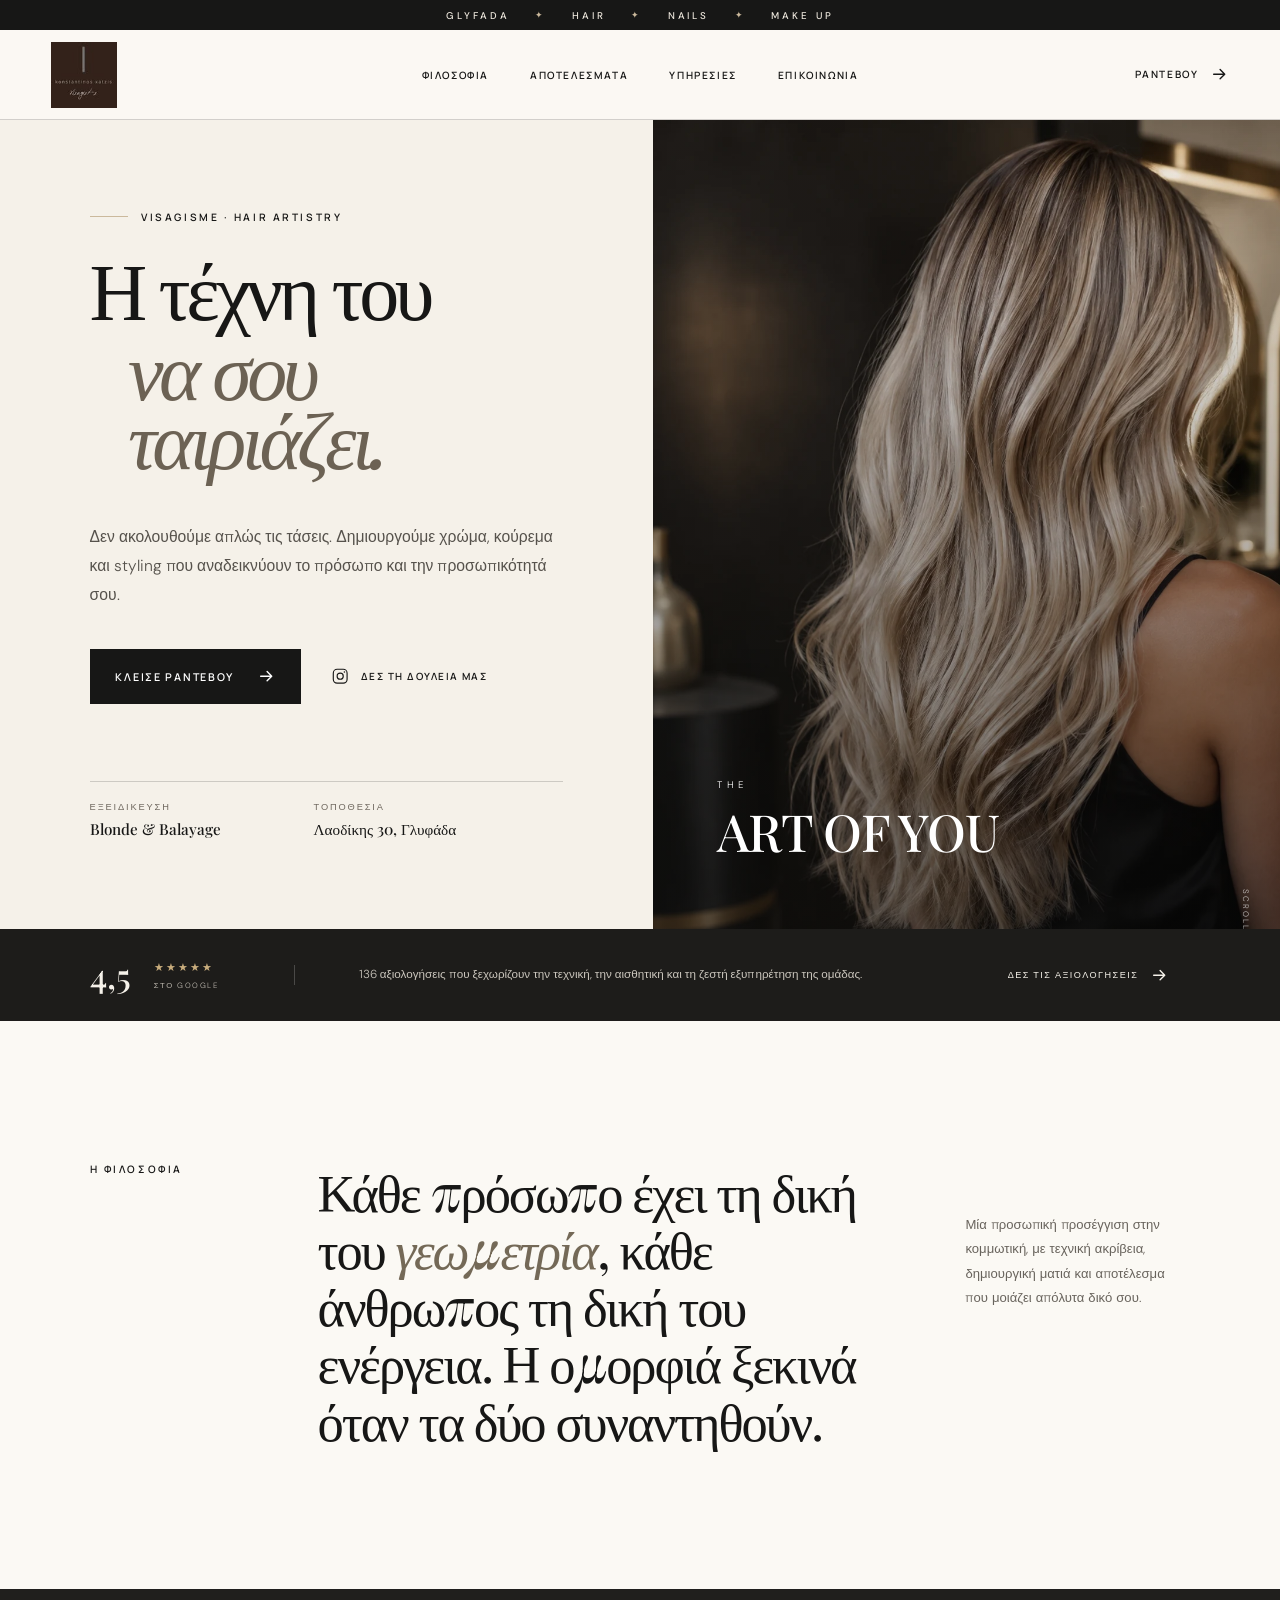
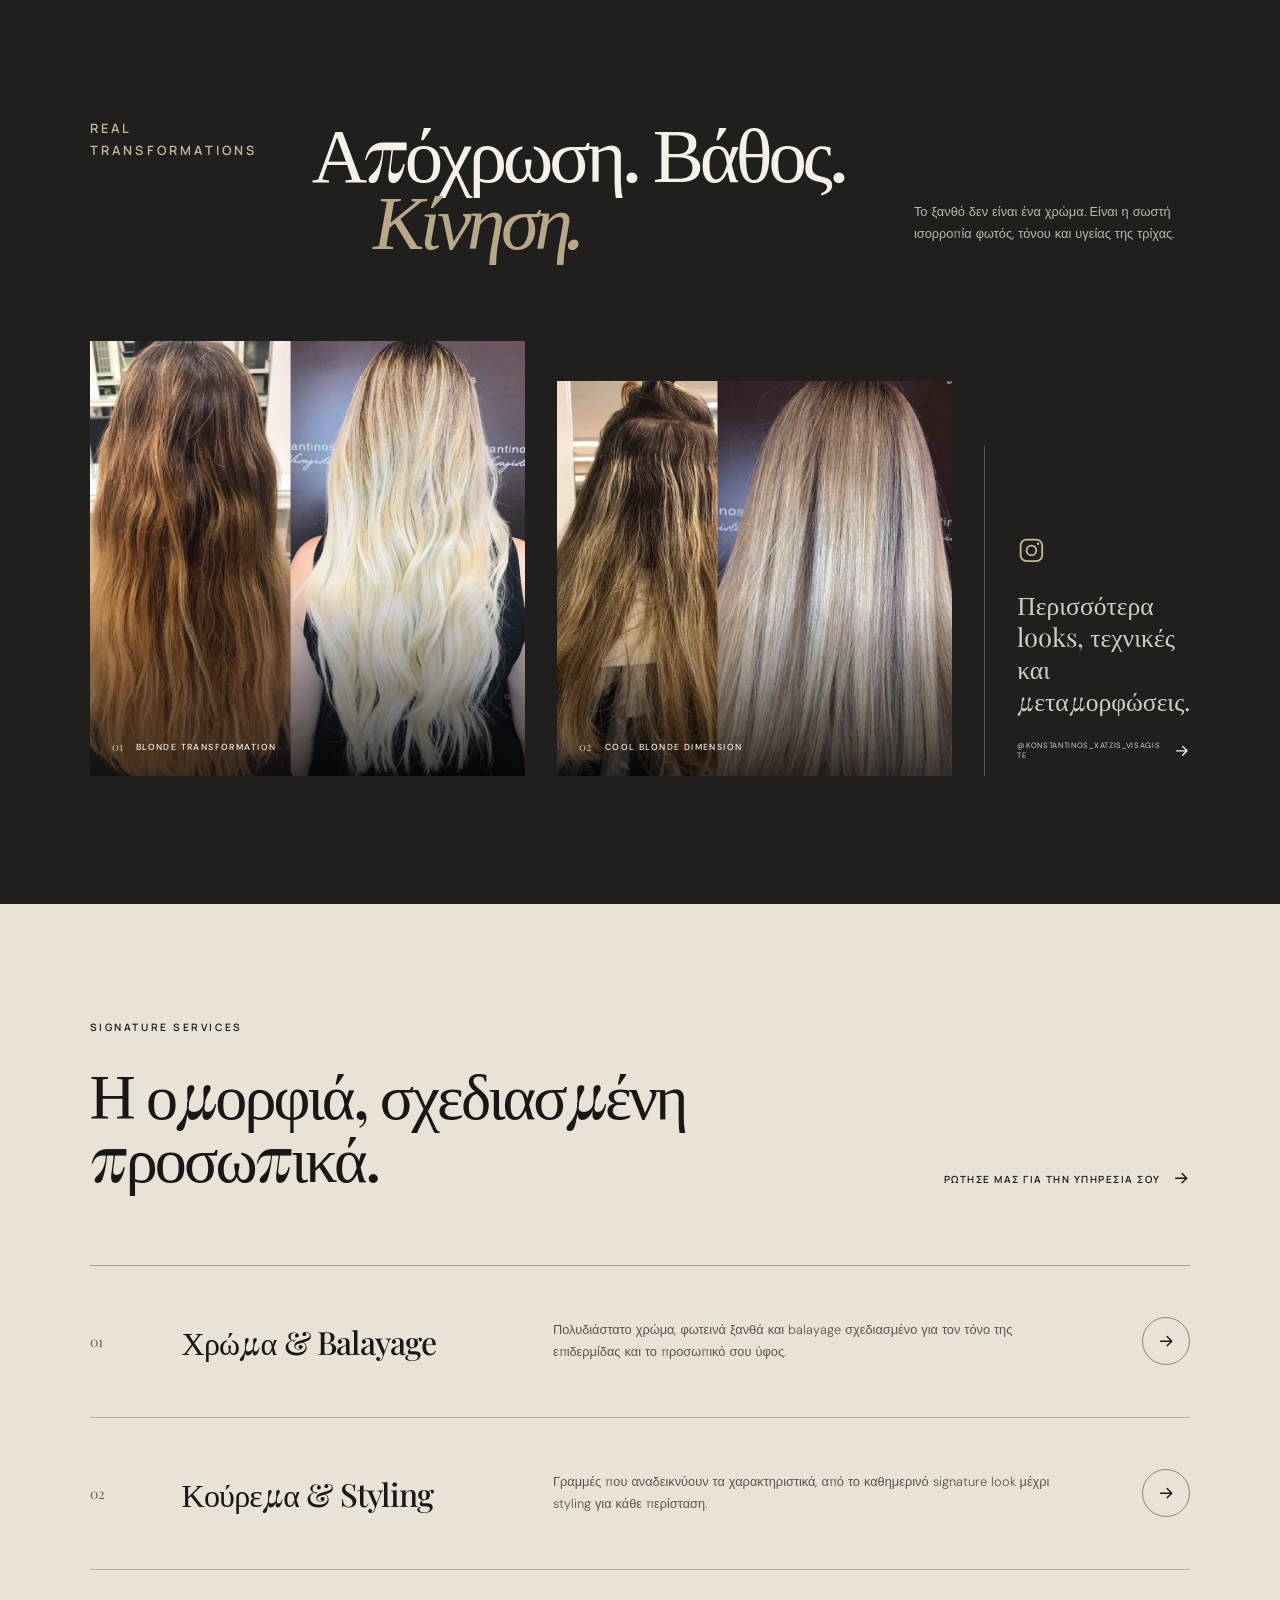
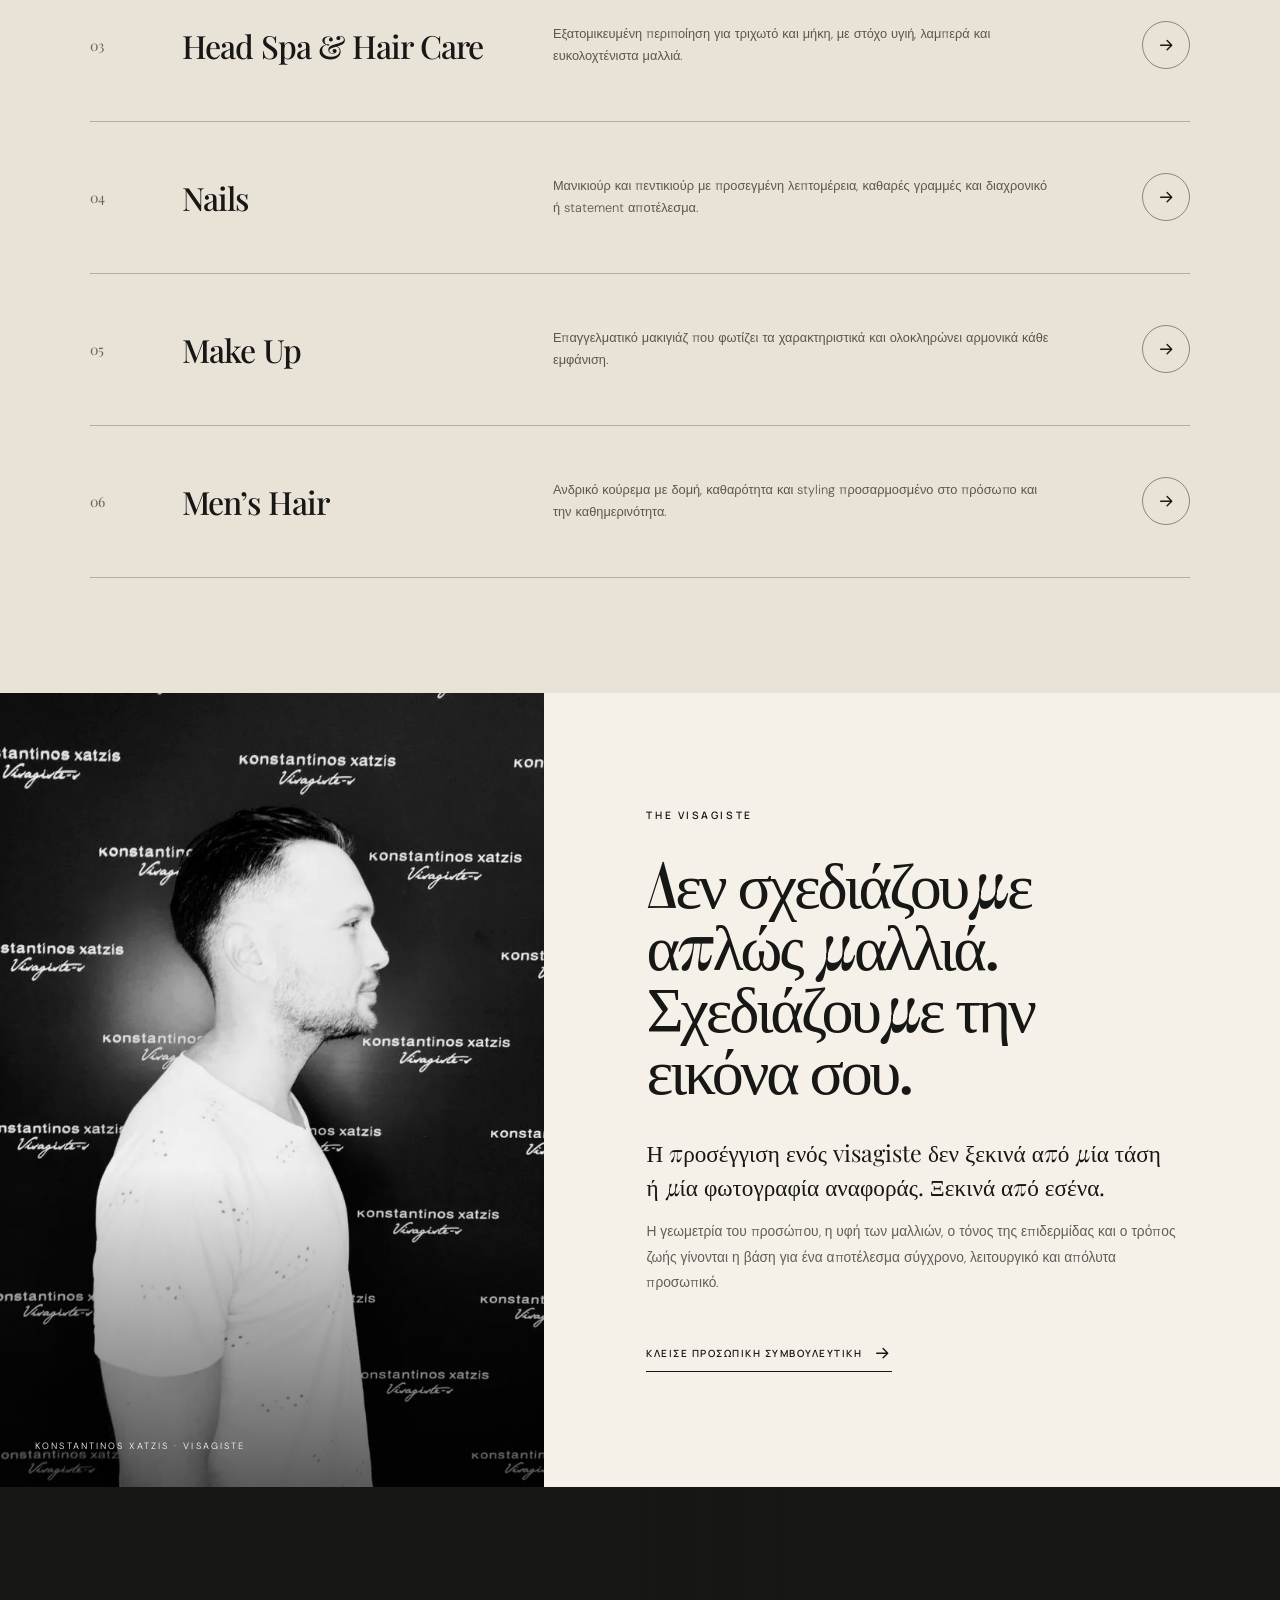
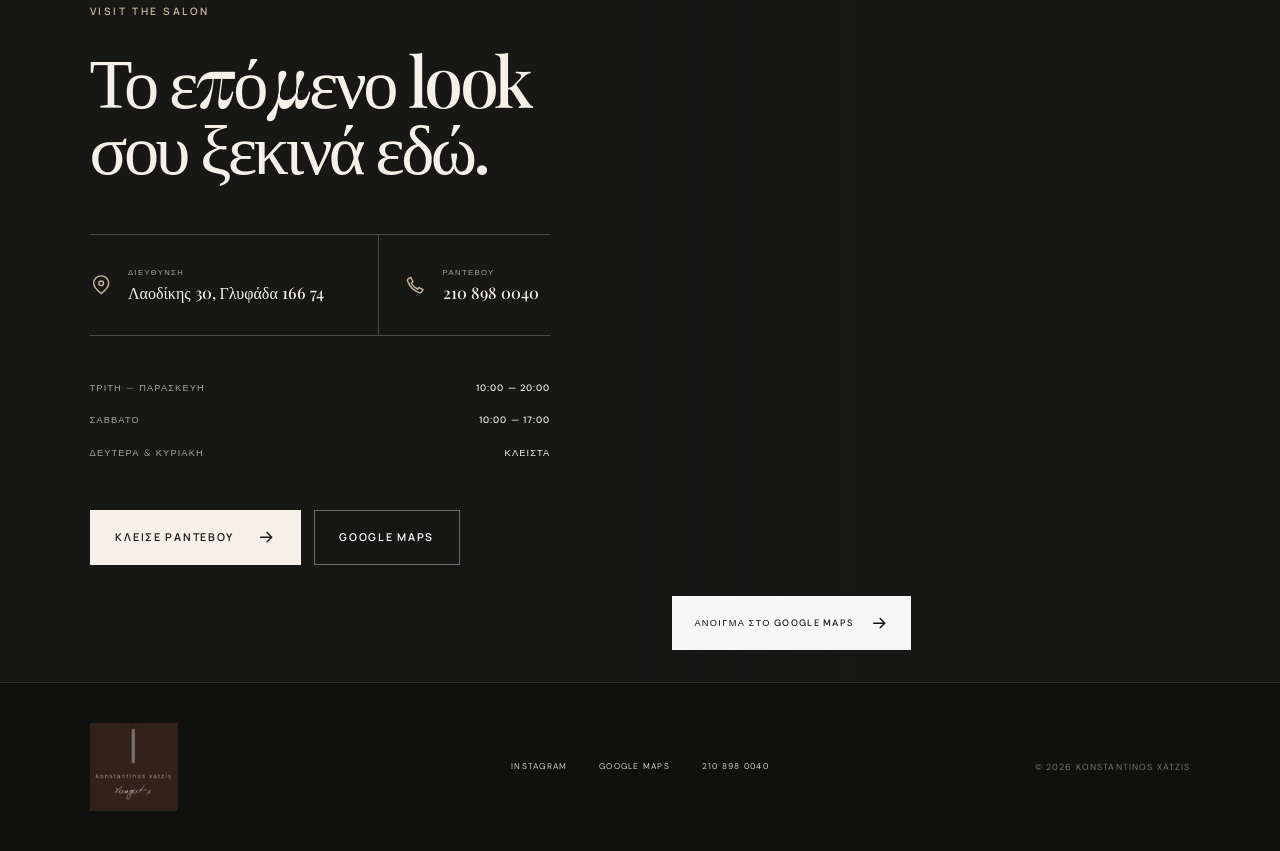
==== commit 1fa95c0f: "Refine authentic visagiste logo lockup" ====
--- a/konstantinos-xatzis-visagiste/index.html
+++ b/konstantinos-xatzis-visagiste/index.html
@@ -122,10 +122,6 @@
           decoding="async"
           aria-hidden="true"
         />
-        <span class="brand-name">
-          KONSTANTINOS XATZIS
-          <small>VISAGISTE</small>
-        </span>
       </a>
 
       <nav aria-label="Κύρια πλοήγηση">
@@ -528,16 +524,11 @@
         <div class="footer-brand">
           <img
             src="instagram-profile-logo.jpg"
-            alt=""
+            alt="Konstantinos Xatzis Visagiste"
             width="100"
             height="100"
             decoding="async"
-            aria-hidden="true"
           />
-          <div>
-            <strong>KONSTANTINOS XATZIS</strong>
-            <span>VISAGISTE · GLYFADA</span>
-          </div>
         </div>
         <div class="footer-links">
           <a
--- a/konstantinos-xatzis-visagiste/styles.css
+++ b/konstantinos-xatzis-visagiste/styles.css
@@ -106,33 +106,14 @@
 .brand {
   align-items: center;
   display: flex;
-  gap: 0.85rem;
   width: max-content;
 }
 
 .brand-logo {
   display: block;
-  height: 42px;
+  height: 66px;
   object-fit: cover;
-  width: 42px;
-}
-
-.brand-name {
-  display: flex;
-  font-family: "Manrope", Arial, sans-serif;
-  font-size: 0.7rem;
-  font-weight: 600;
-  letter-spacing: 0.15em;
-  line-height: 1.2;
-  flex-direction: column;
-}
-
-.brand-name small {
-  color: #716c65;
-  font-size: 0.56rem;
-  font-weight: 400;
-  letter-spacing: 0.34em;
-  margin-top: 0.3rem;
+  width: 66px;
 }
 
 nav {
@@ -951,26 +932,9 @@
 }
 
 .footer-brand img {
-  height: 56px;
+  height: 88px;
   object-fit: cover;
-  width: 56px;
-}
-
-.footer-brand div {
-  display: flex;
-  flex-direction: column;
-  gap: 0.4rem;
-}
-
-.footer-brand strong {
-  font-size: 0.63rem;
-  letter-spacing: 0.16em;
-}
-
-.footer-brand span {
-  color: #938d83;
-  font-size: 0.55rem;
-  letter-spacing: 0.2em;
+  width: 88px;
 }
 
 .footer-links {
@@ -1108,16 +1072,8 @@
   }
 
   .brand-logo {
-    height: 37px;
-    width: 37px;
-  }
-
-  .brand-name {
-    font-size: 0.58rem;
-  }
-
-  .brand-name small {
-    font-size: 0.48rem;
+    height: 54px;
+    width: 54px;
   }
 
   .header-book {
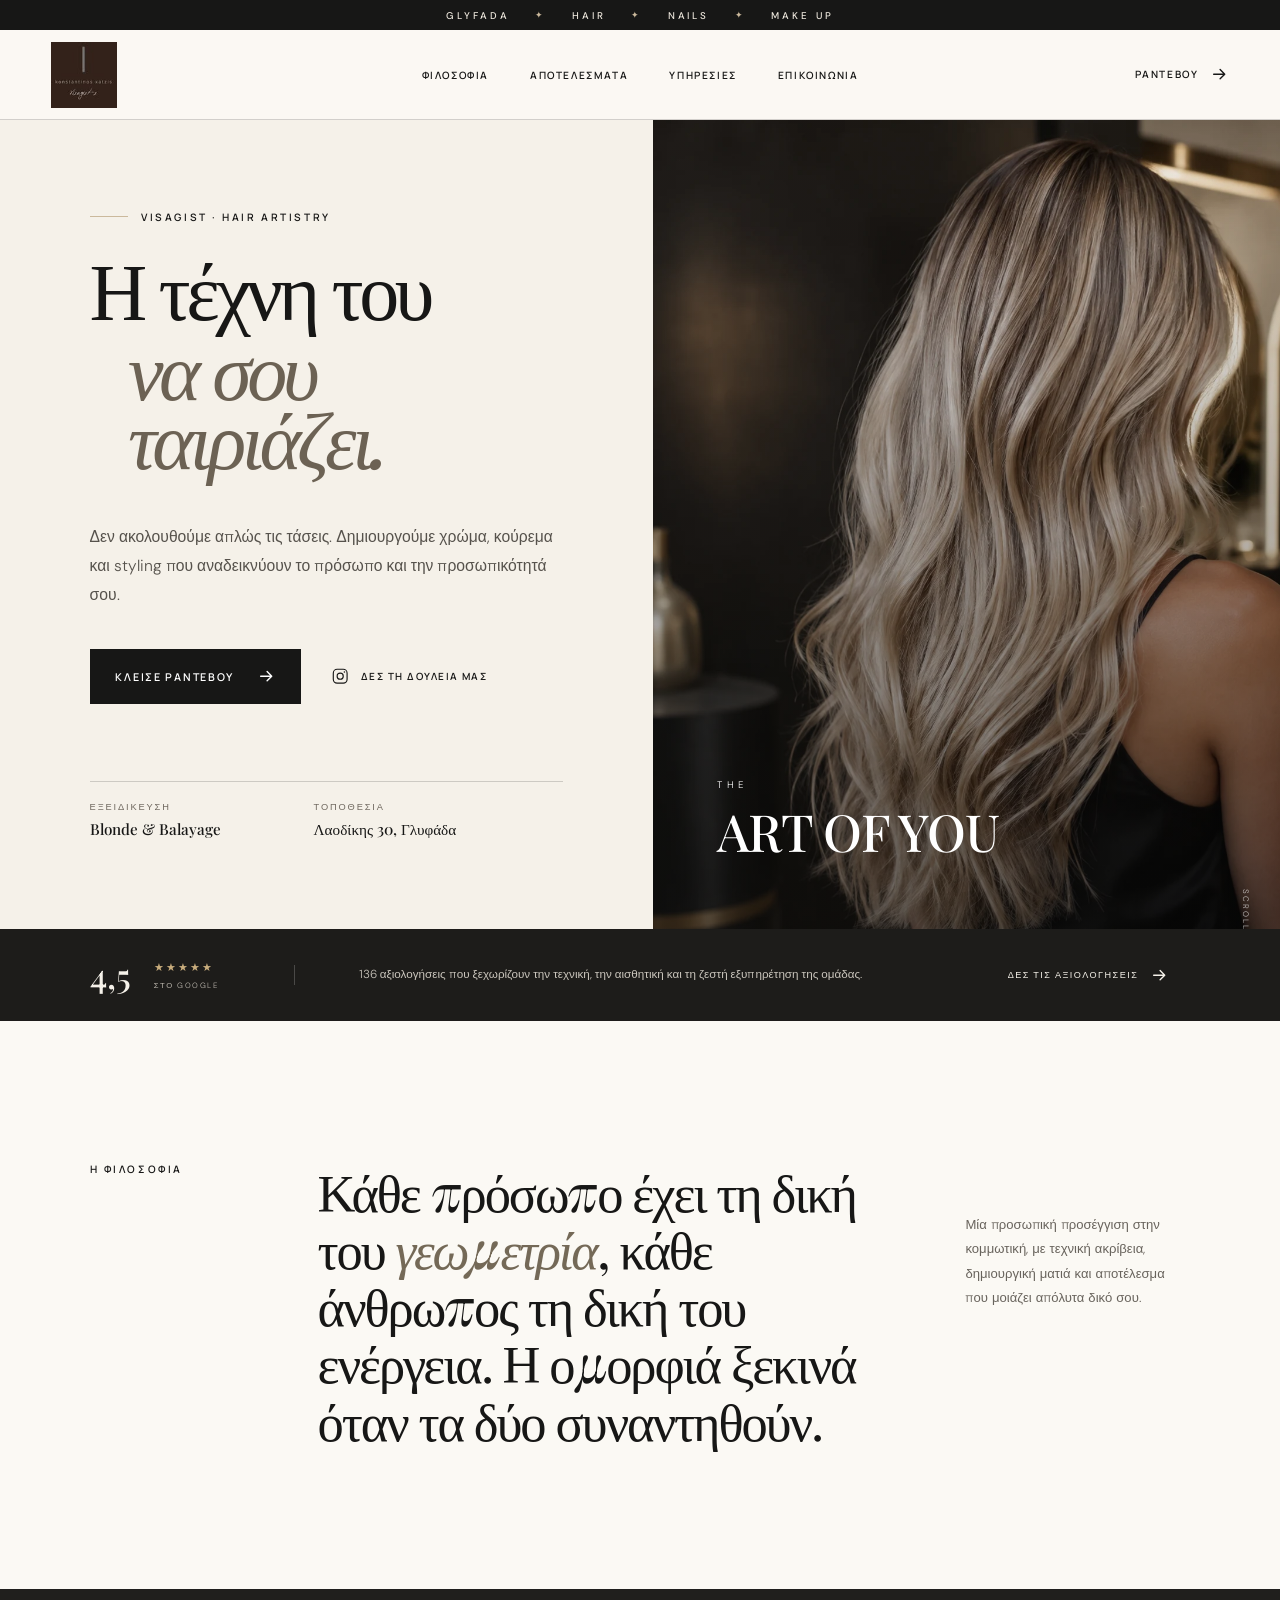
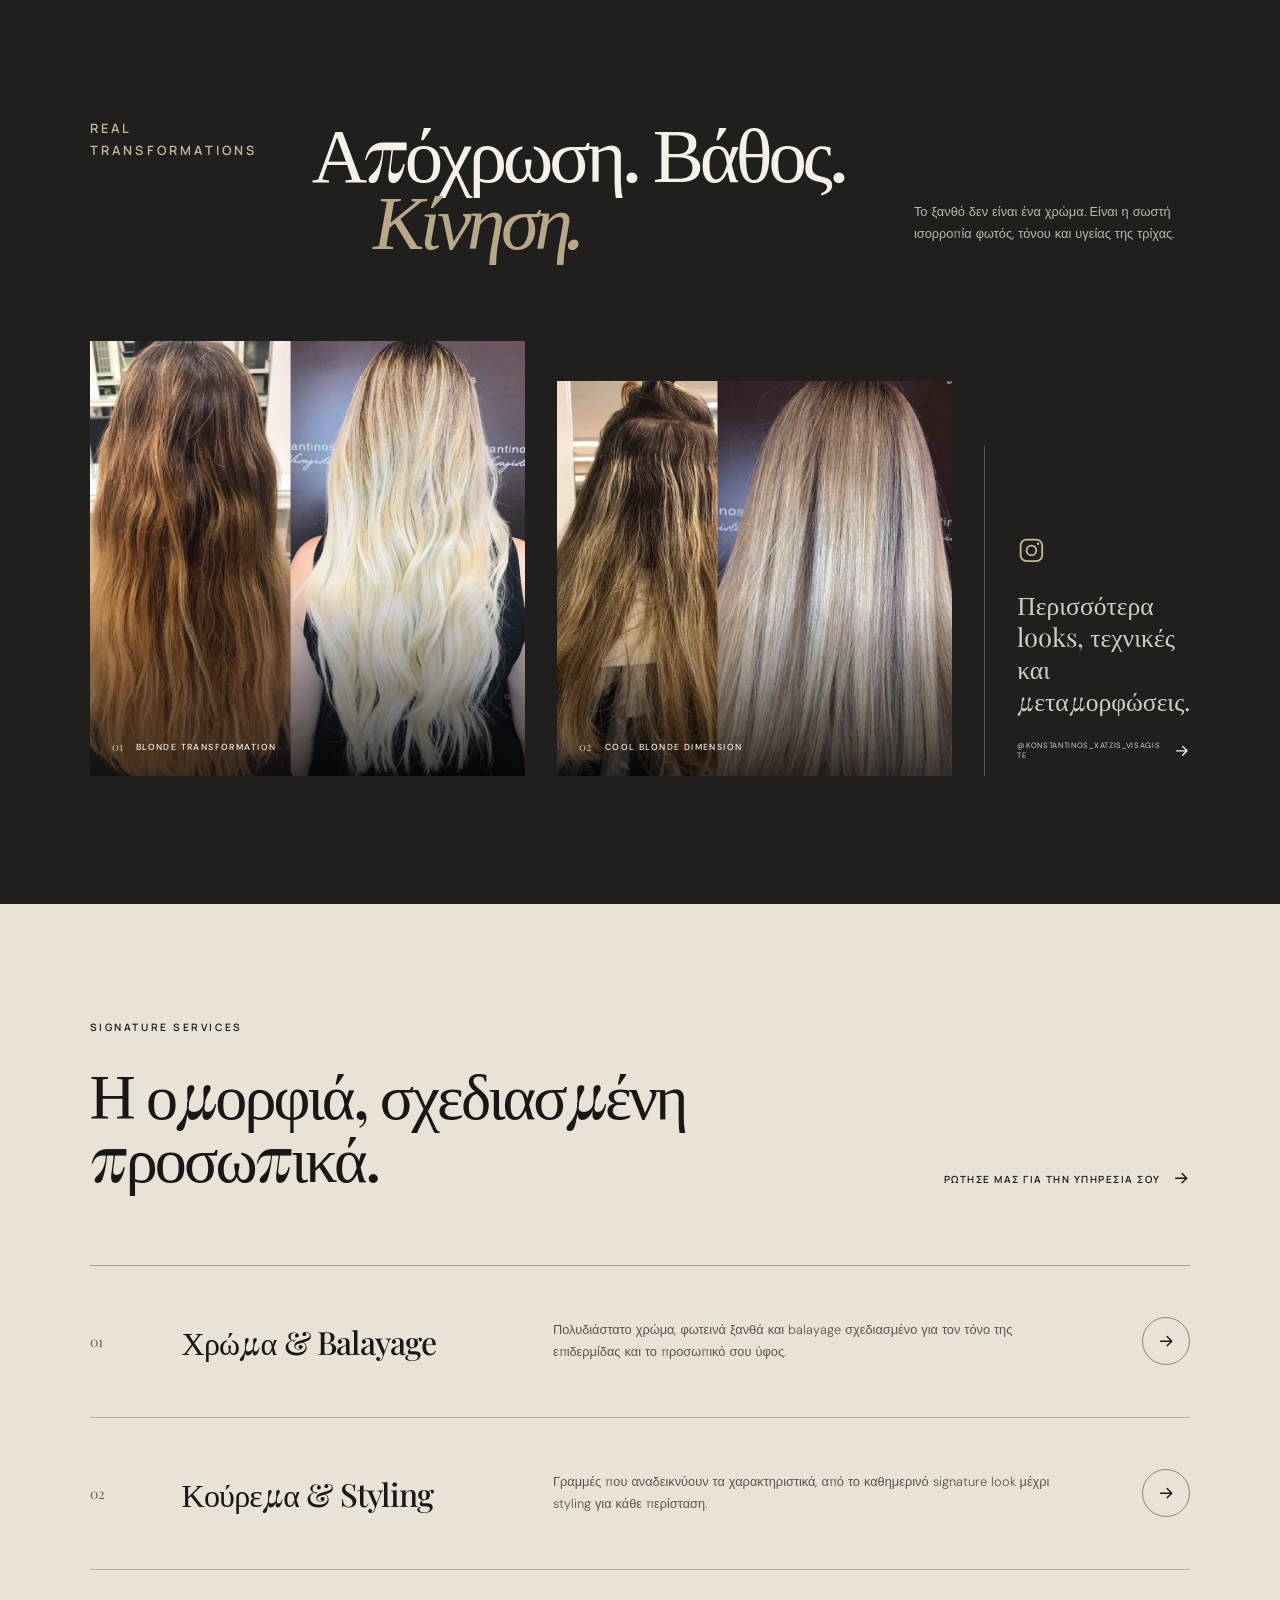
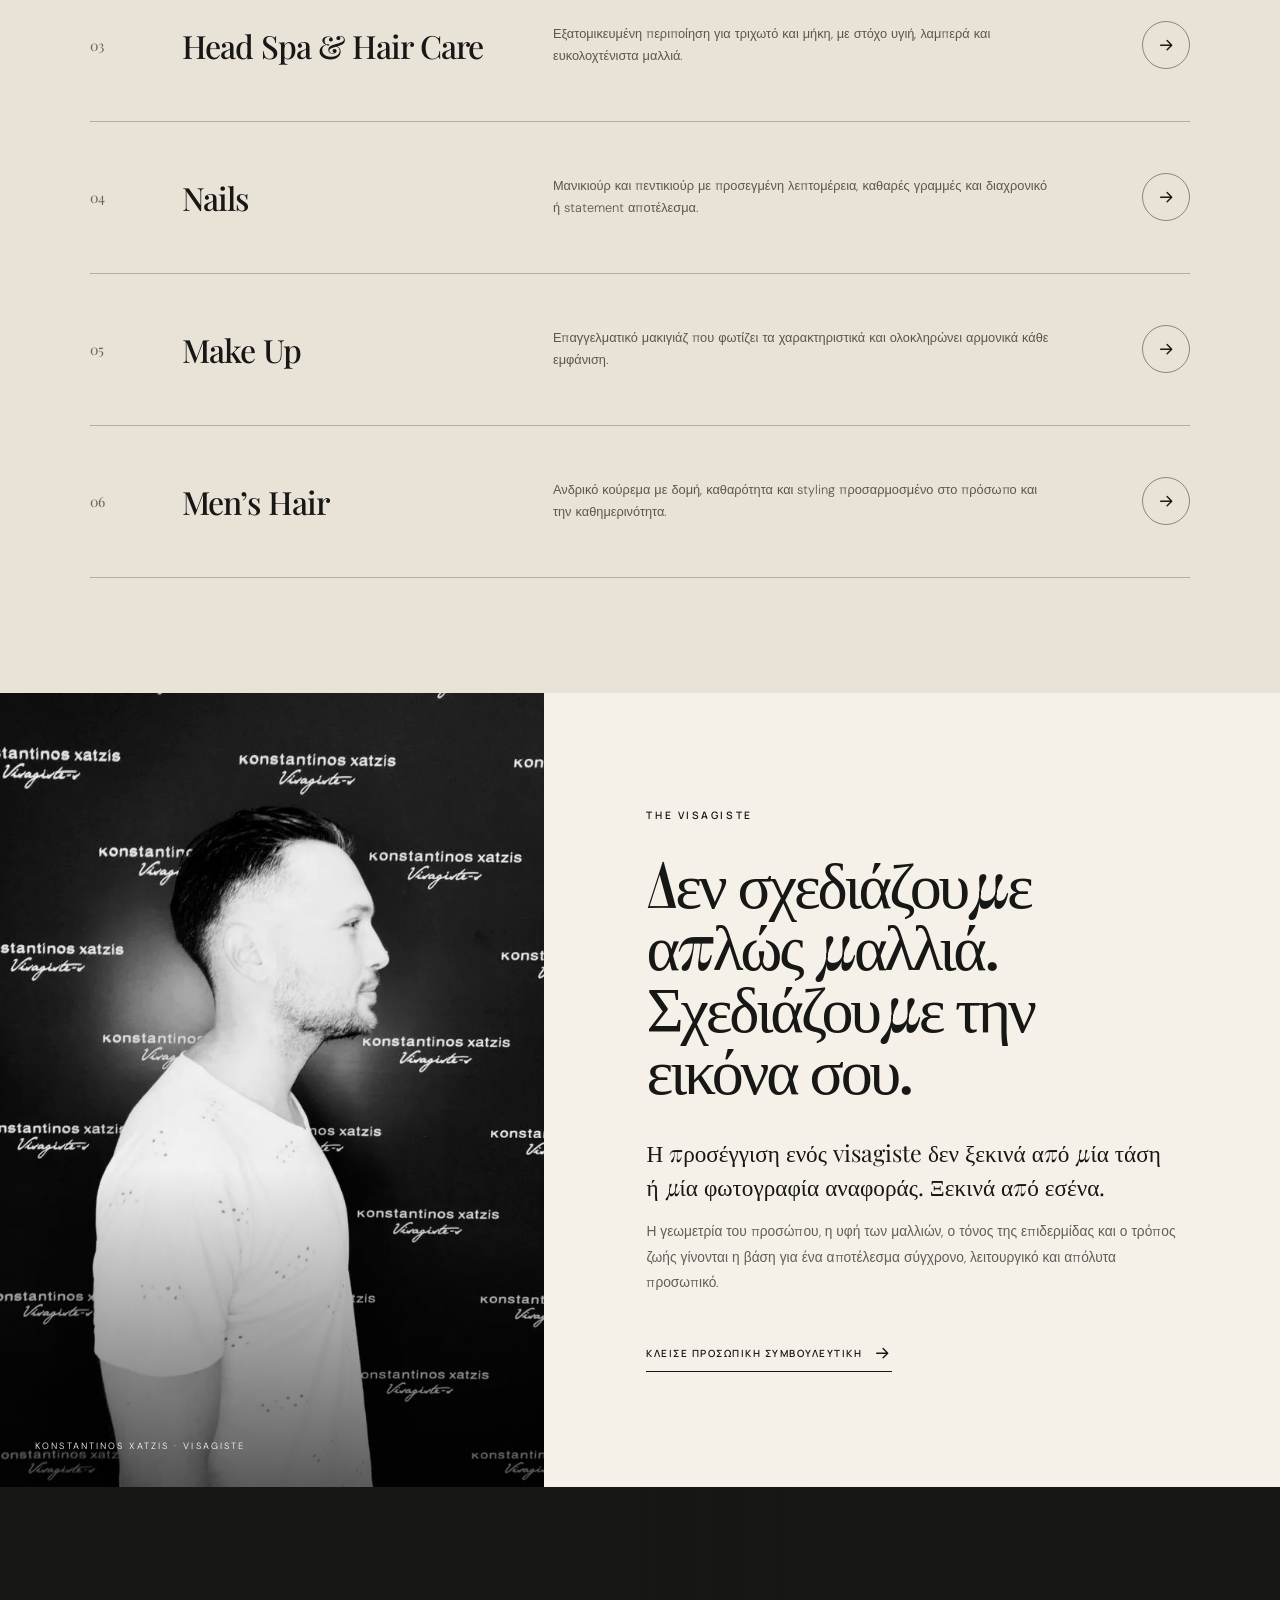
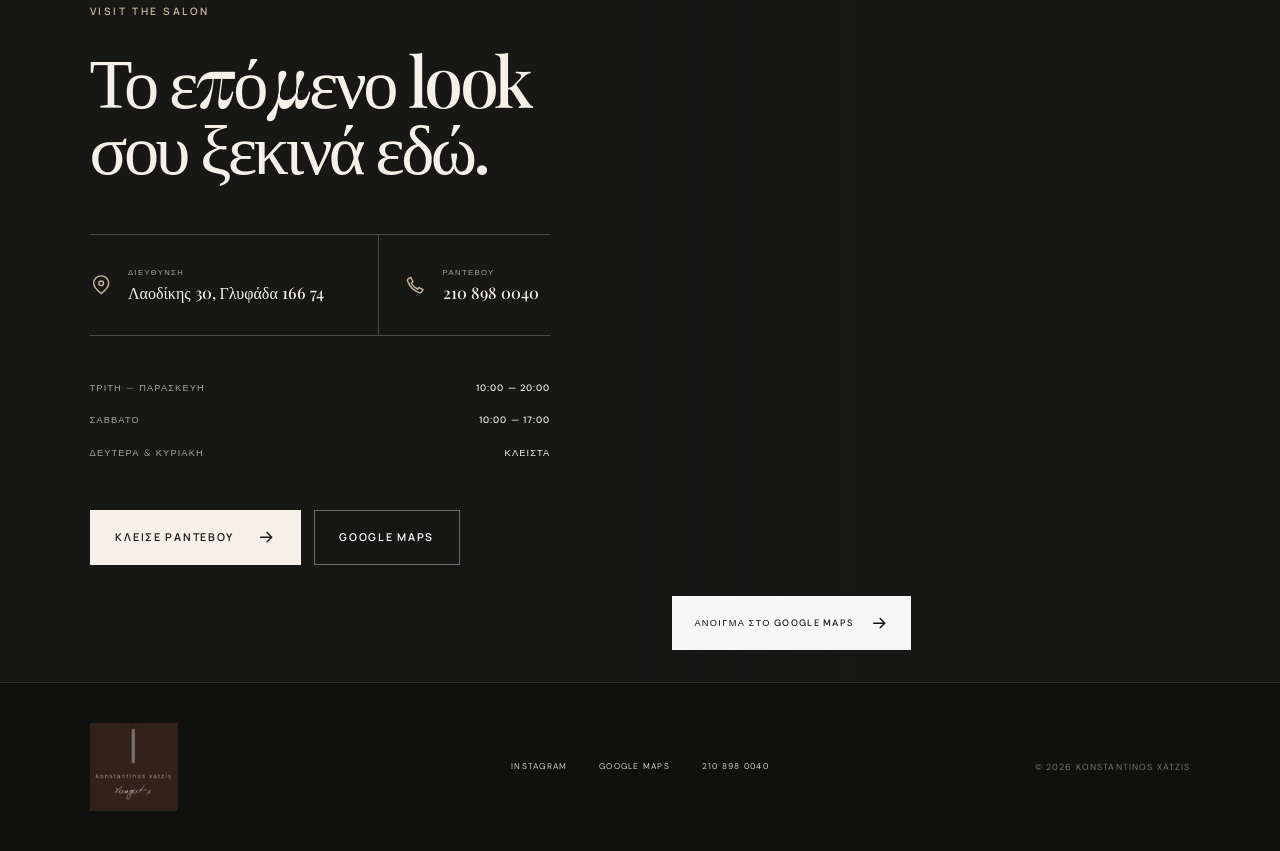
==== commit 3607524f: "Correct the hero label to Visagist" ====
--- a/konstantinos-xatzis-visagiste/index.html
+++ b/konstantinos-xatzis-visagiste/index.html
@@ -59,7 +59,7 @@
       rel="stylesheet"
       href="https://fonts.googleapis.com/css2?family=DM+Sans:wght@300;400;500;600&amp;family=Manrope:wght@300;400;500;600&amp;family=Playfair+Display:ital,wght@0,500;1,500&amp;display=swap"
     />
-    <link rel="stylesheet" href="styles.css" />
+    <link rel="stylesheet" href="styles.css?v=20260823-2" />
     <title>
       Konstantinos Xatzis Visagiste | Hair, Nails & Make Up — Γλυφάδα
     </title>
@@ -142,7 +142,7 @@
     <main id="main-content" tabindex="-1">
       <section class="hero" id="top">
         <div class="hero-copy">
-          <p class="eyebrow">VISAGISME · HAIR ARTISTRY</p>
+          <p class="eyebrow">VISAGIST · HAIR ARTISTRY</p>
           <h1>
             Η τέχνη του
             <em>να σου ταιριάζει.</em>
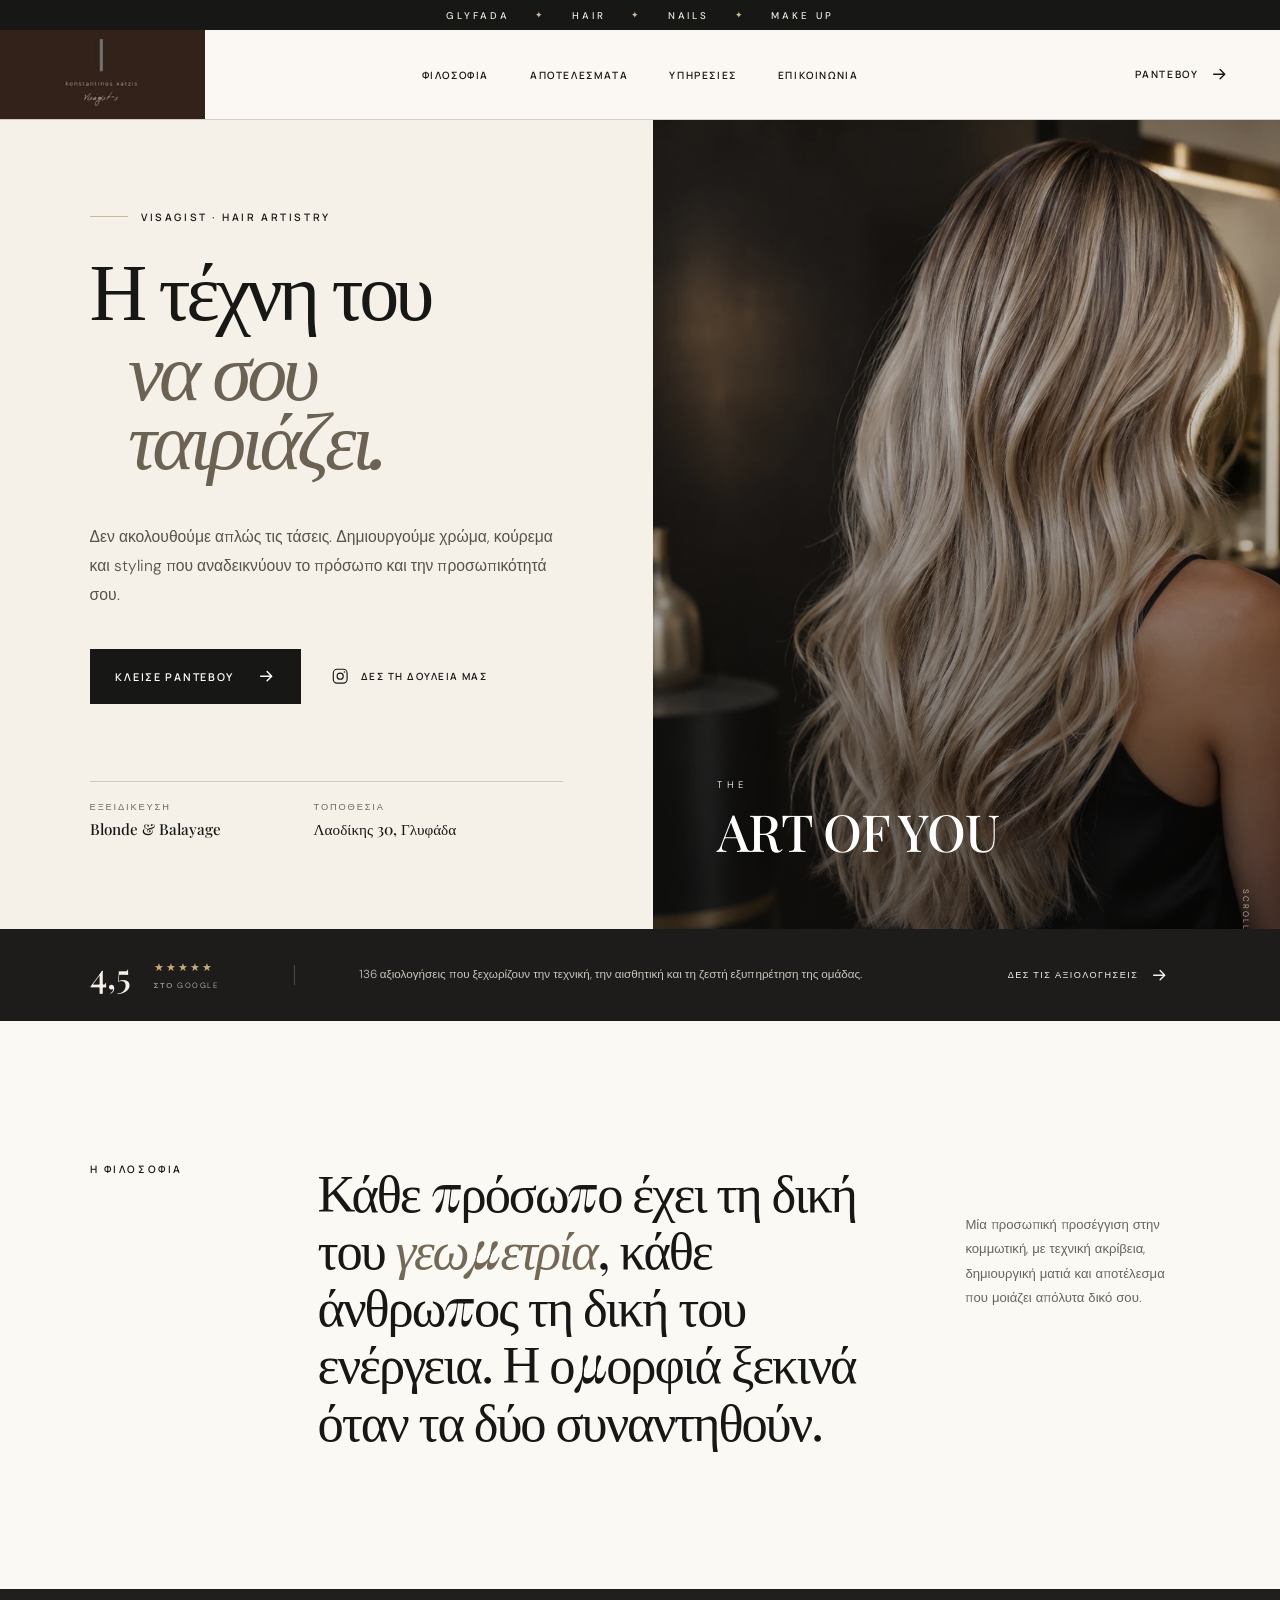
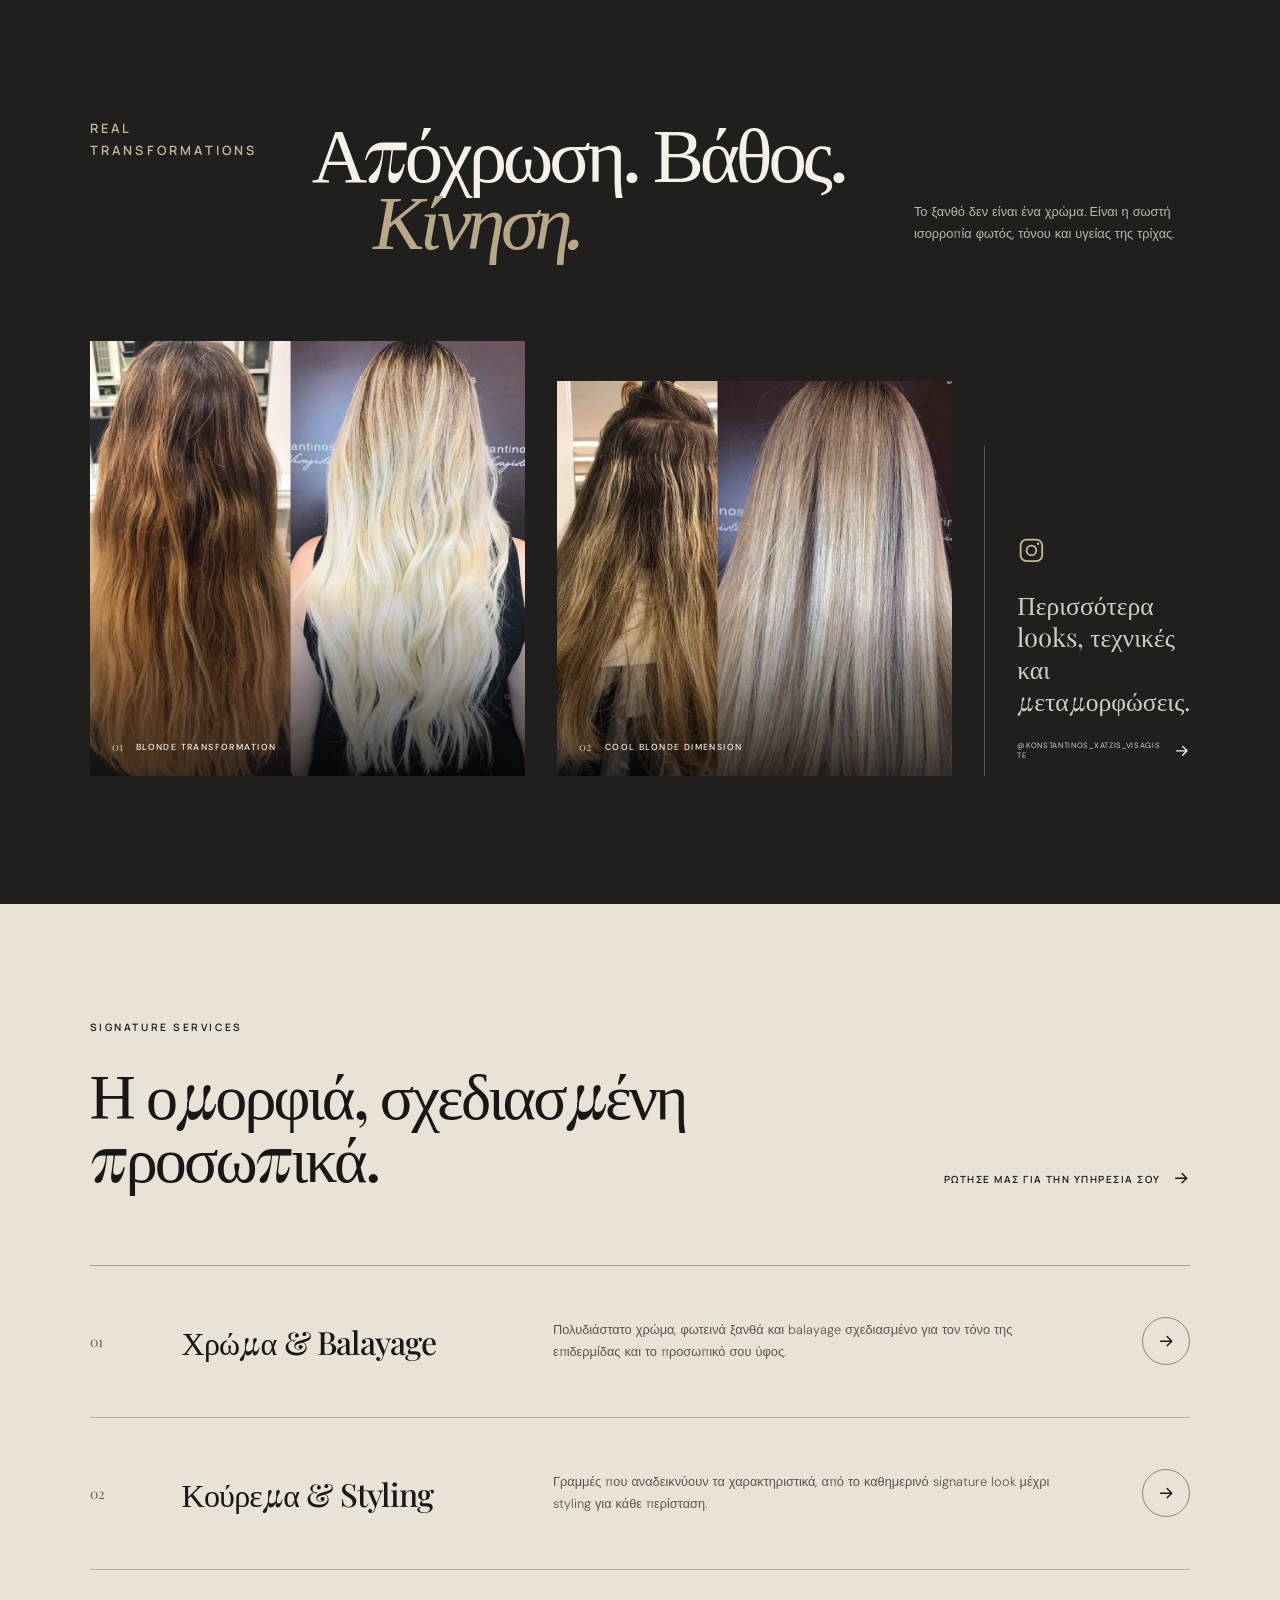
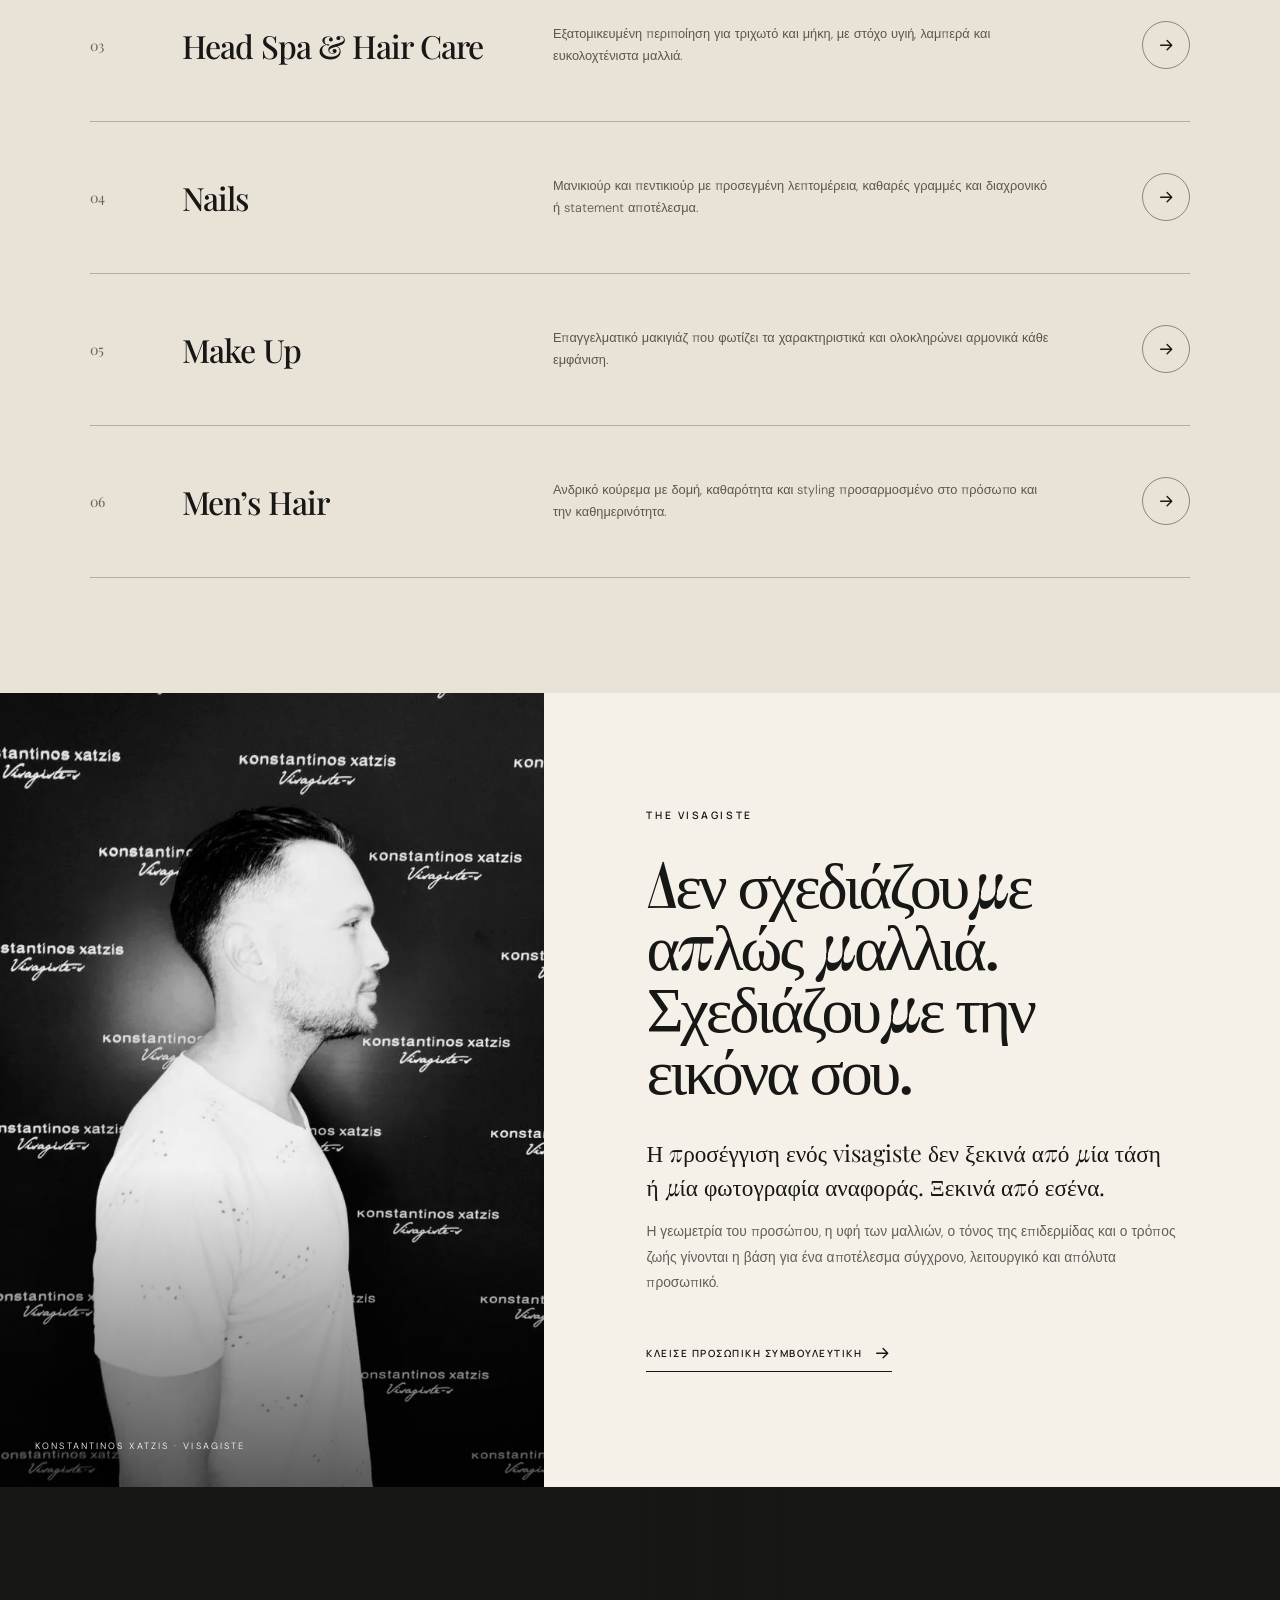
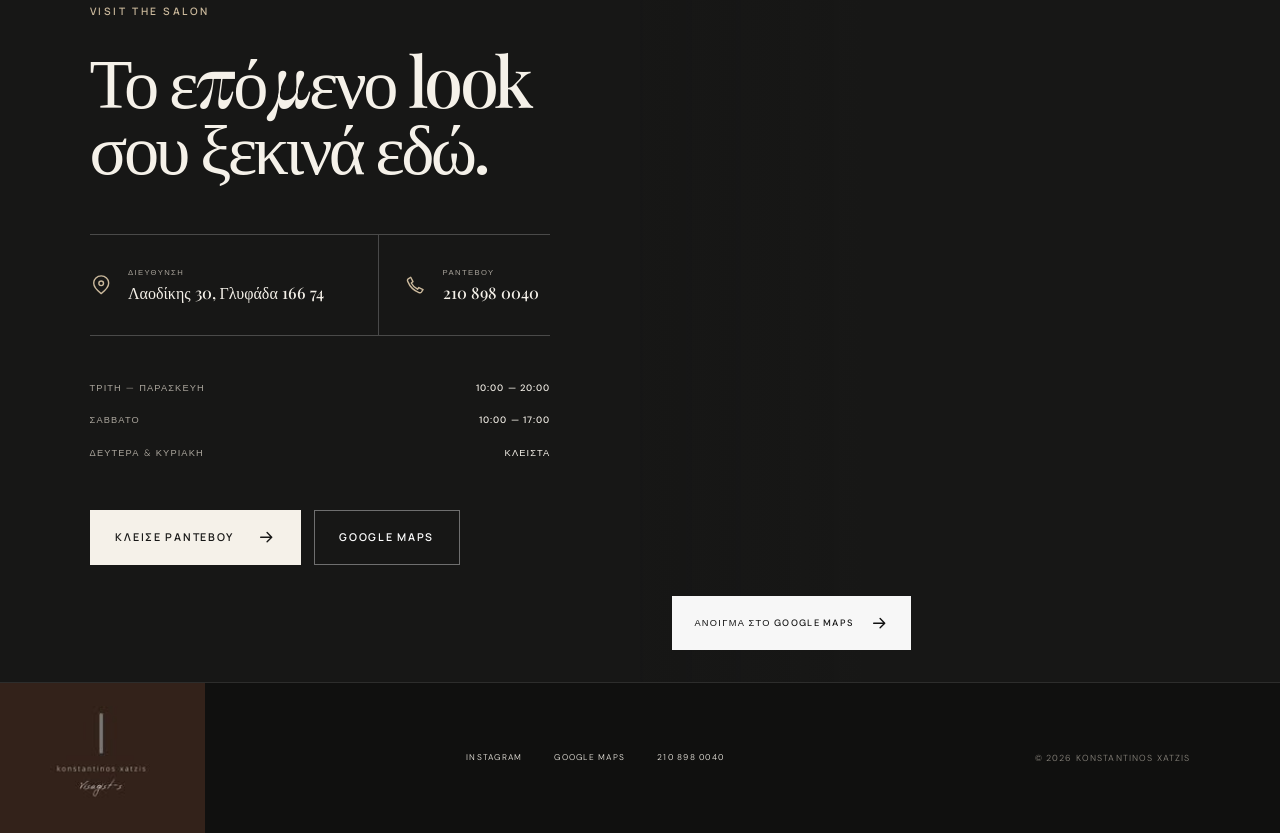
==== commit d52a26a4: "Integrate the authentic logo into the site chrome" ====
--- a/konstantinos-xatzis-visagiste/index.html
+++ b/konstantinos-xatzis-visagiste/index.html
@@ -59,7 +59,7 @@
       rel="stylesheet"
       href="https://fonts.googleapis.com/css2?family=DM+Sans:wght@300;400;500;600&amp;family=Manrope:wght@300;400;500;600&amp;family=Playfair+Display:ital,wght@0,500;1,500&amp;display=swap"
     />
-    <link rel="stylesheet" href="styles.css?v=20260823-2" />
+    <link rel="stylesheet" href="styles.css?v=20260823-3" />
     <title>
       Konstantinos Xatzis Visagiste | Hair, Nails & Make Up — Γλυφάδα
     </title>
--- a/konstantinos-xatzis-visagiste/styles.css
+++ b/konstantinos-xatzis-visagiste/styles.css
@@ -98,22 +98,25 @@
   display: grid;
   grid-template-columns: 1fr auto 1fr;
   height: 90px;
-  padding: 0 clamp(1.5rem, 4vw, 5rem);
+  padding: 0;
   position: relative;
   z-index: 10;
 }
 
 .brand {
   align-items: center;
-  display: flex;
-  width: max-content;
+  align-self: stretch;
+  background: #33221a;
+  display: flex;
+  justify-content: center;
+  width: clamp(10.5rem, 16vw, 14rem);
 }
 
 .brand-logo {
   display: block;
-  height: 66px;
+  height: 84px;
   object-fit: cover;
-  width: 66px;
+  width: 84px;
 }
 
 nav {
@@ -154,6 +157,7 @@
   display: flex;
   gap: 0.75rem;
   justify-self: end;
+  margin-right: clamp(1.5rem, 4vw, 5rem);
 }
 
 .header-book svg,
@@ -922,19 +926,24 @@
   gap: 2rem;
   grid-template-columns: 1fr auto 1fr;
   min-height: 150px;
-  padding: 2.5rem clamp(2rem, 7vw, 8rem);
+  padding: 2.5rem clamp(2rem, 7vw, 8rem) 2.5rem 0;
 }
 
 .footer-brand {
   align-items: center;
-  display: flex;
-  gap: 1rem;
+  align-self: stretch;
+  background: #33221a;
+  display: flex;
+  justify-content: center;
+  margin: -2.5rem 0;
+  min-height: 150px;
+  width: clamp(10.5rem, 16vw, 14rem);
 }
 
 .footer-brand img {
-  height: 88px;
+  height: 104px;
   object-fit: cover;
-  width: 88px;
+  width: 104px;
 }
 
 .footer-links {
@@ -1068,12 +1077,15 @@
 
   .site-header {
     height: 76px;
-    padding: 0 1.1rem;
+  }
+
+  .brand {
+    width: 7.5rem;
   }
 
   .brand-logo {
-    height: 54px;
-    width: 54px;
+    height: 68px;
+    width: 68px;
   }
 
   .header-book {
@@ -1294,7 +1306,13 @@
     align-items: flex-start;
     display: flex;
     flex-direction: column;
-    padding: 3.5rem 1.4rem;
+    padding: 0 1.4rem 3.5rem;
+  }
+
+  .footer-brand {
+    margin: 0 -1.4rem 1rem;
+    min-height: 150px;
+    width: calc(100% + 2.8rem);
   }
 
   .footer-links {
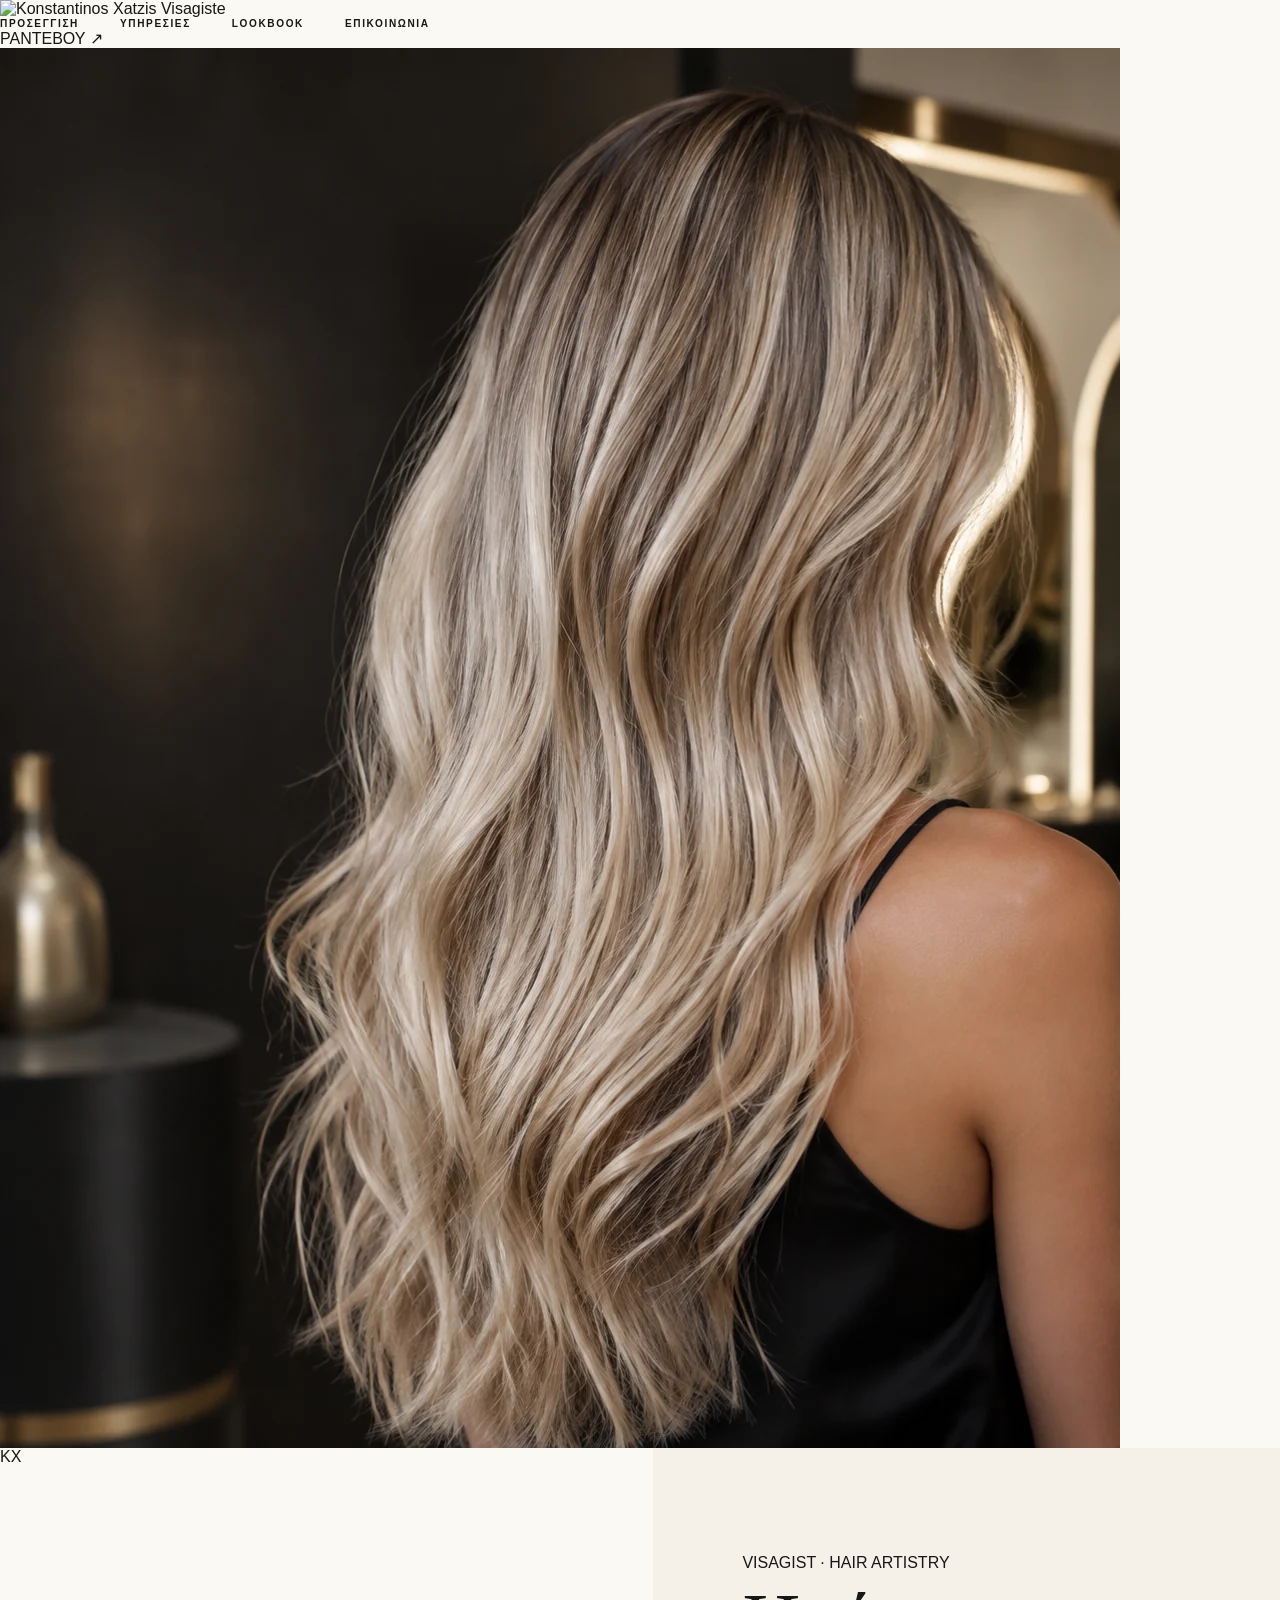
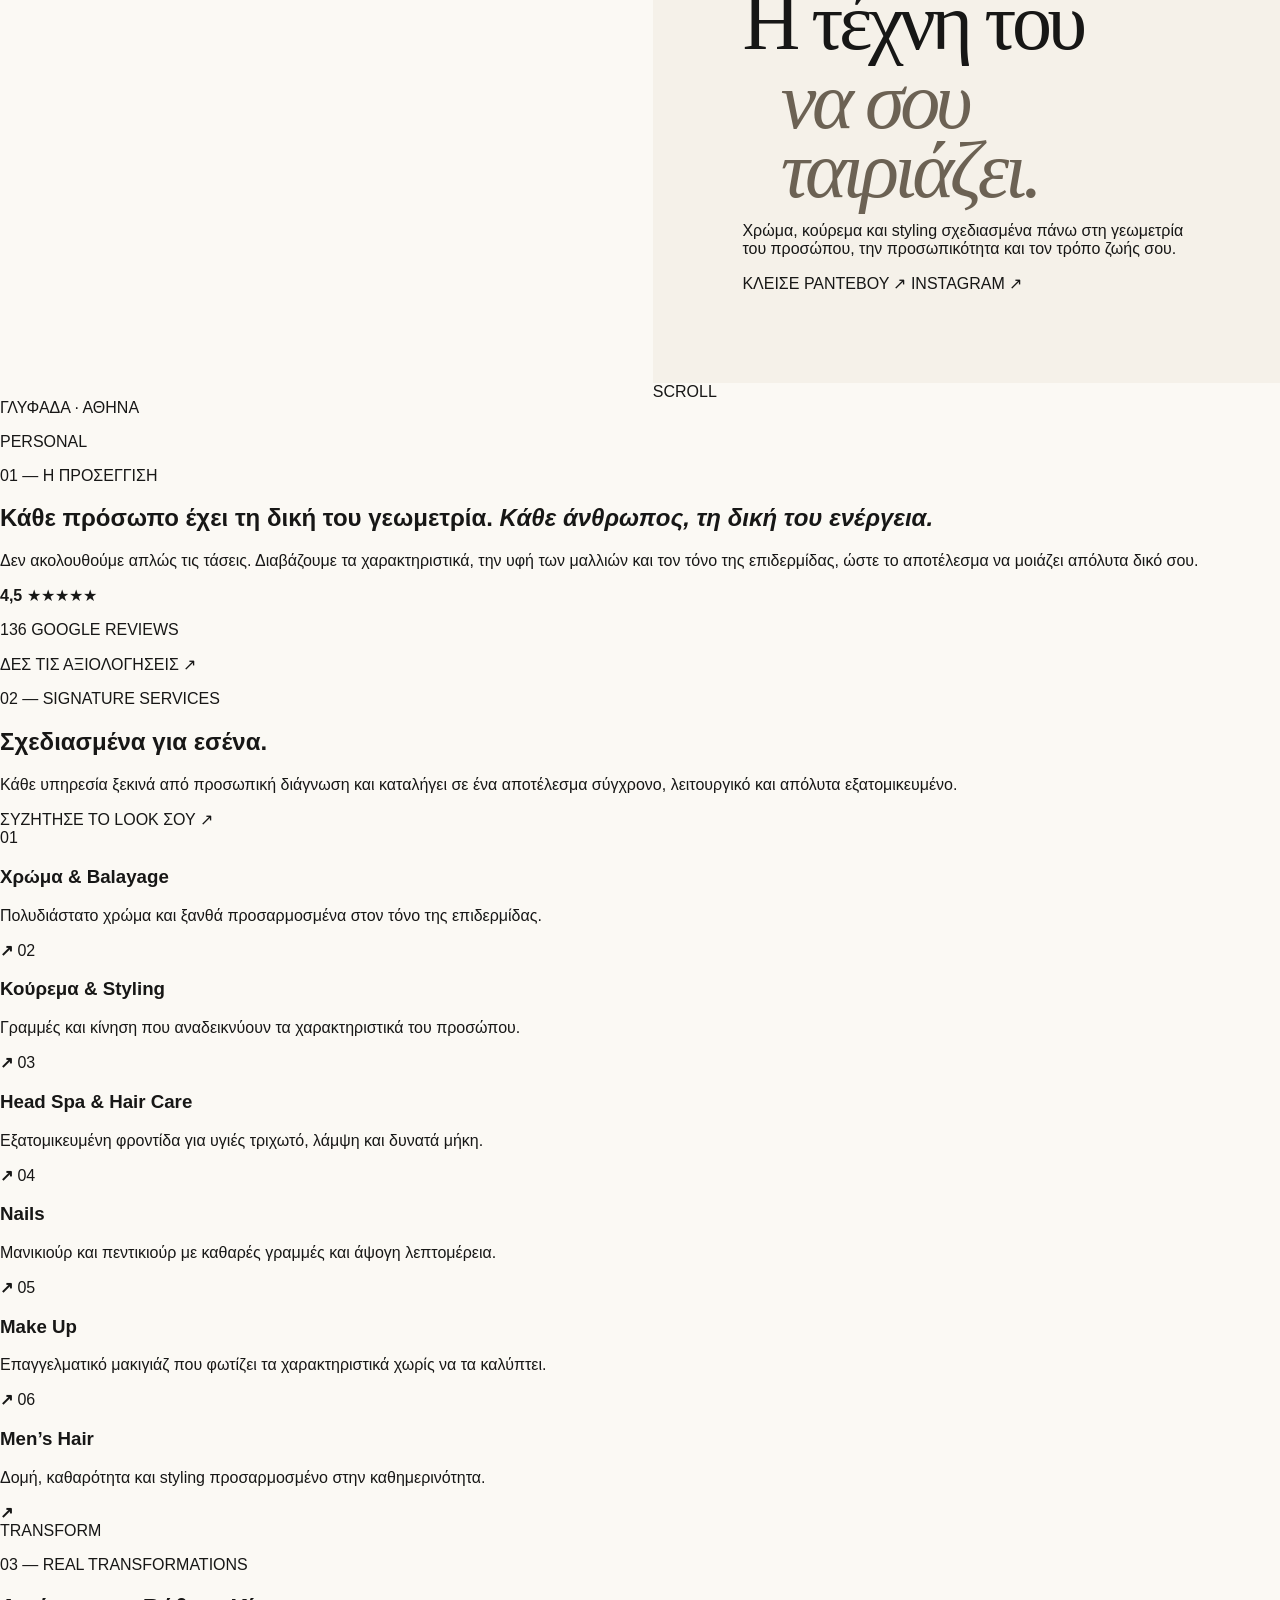
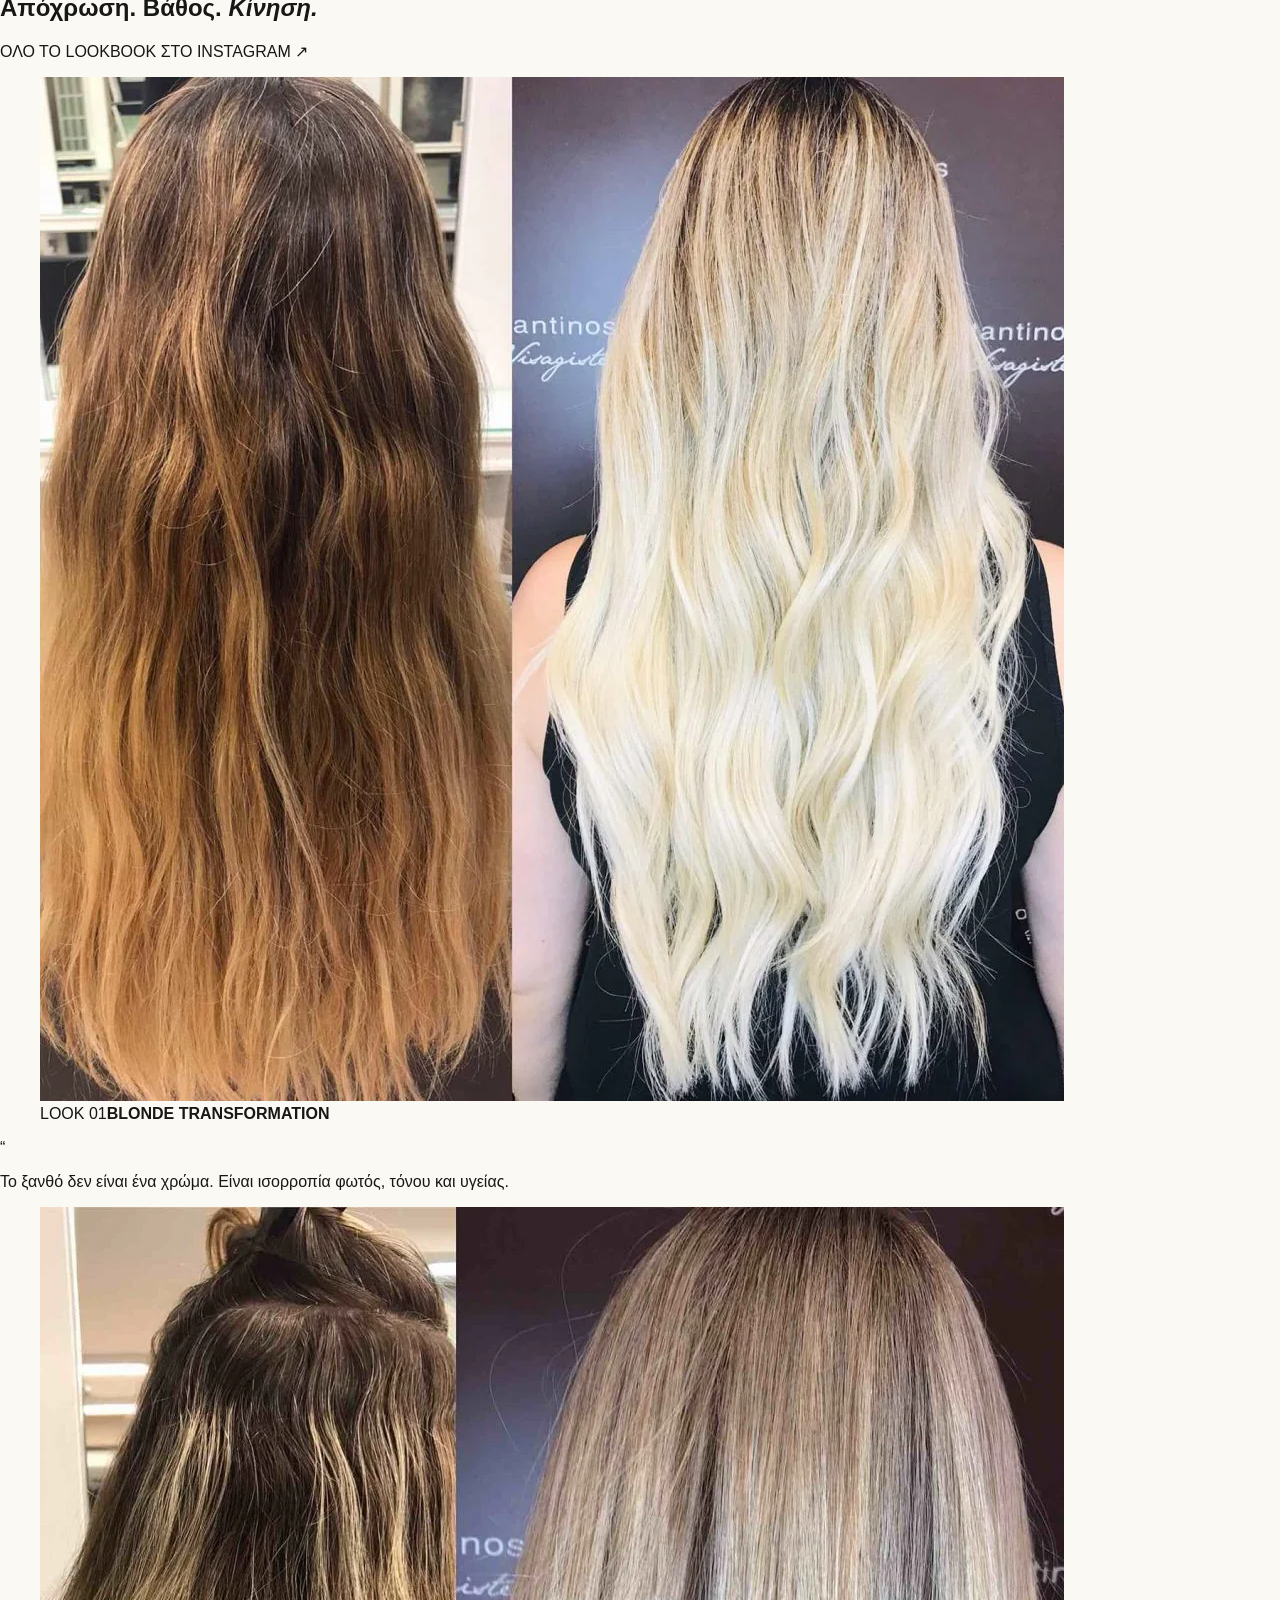
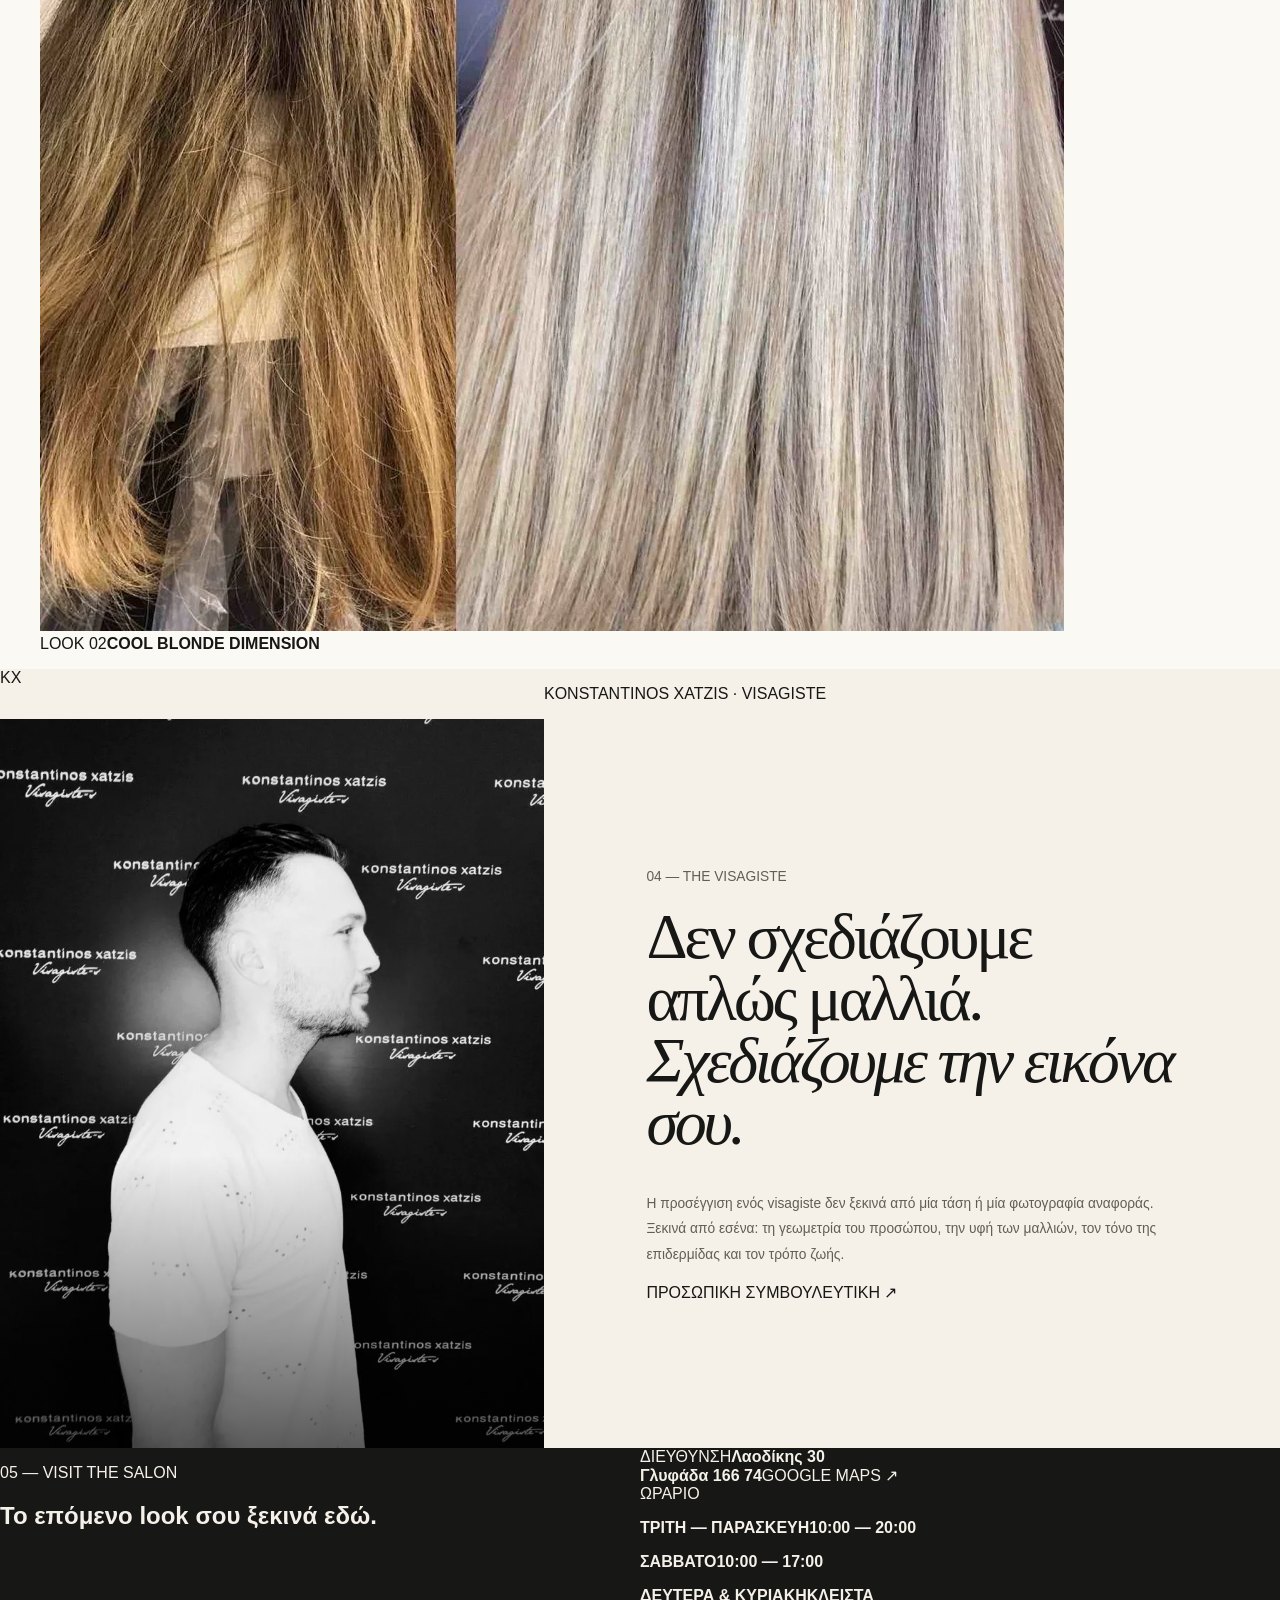
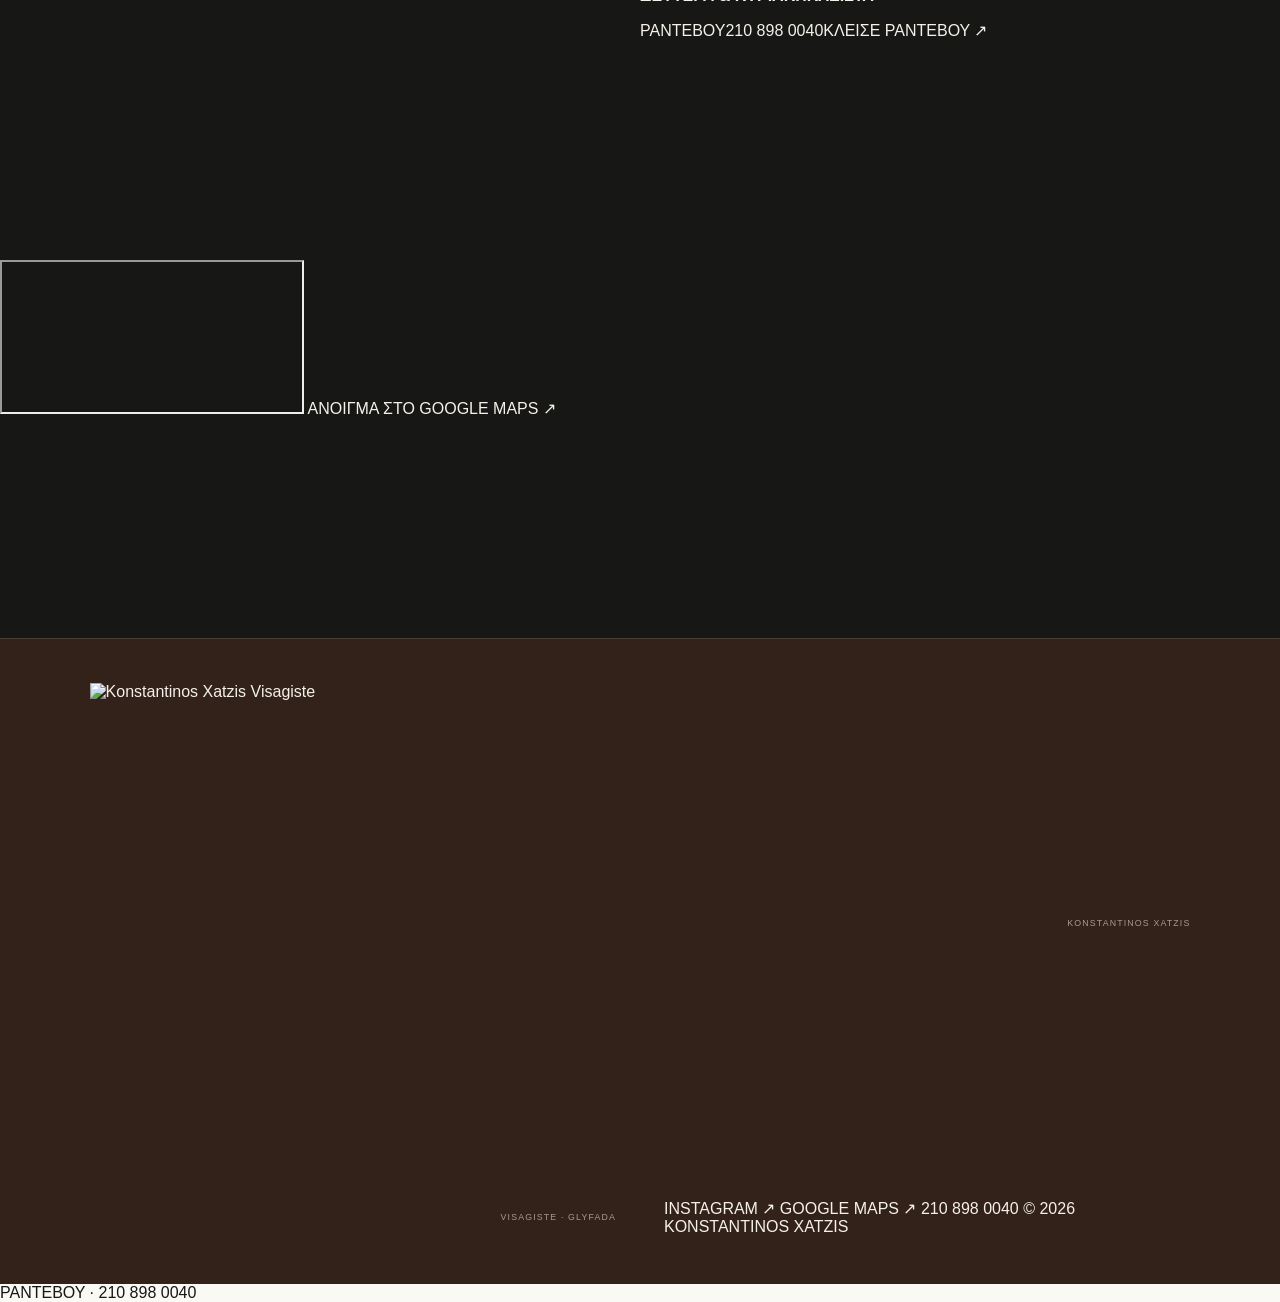
==== commit 2b6eda49: "Rebuild visagiste as a fashion atelier" ====
--- a/konstantinos-xatzis-visagiste/index.html
+++ b/konstantinos-xatzis-visagiste/index.html
@@ -3,66 +3,31 @@
   <head>
     <meta charset="utf-8" />
     <meta name="viewport" content="width=device-width, initial-scale=1" />
-    <meta
-      name="description"
-      content="Signature haircuts, blonde & balayage, head spa, nails και make up από τον Konstantinos Xatzis Visagiste στη Γλυφάδα."
-    />
+    <meta name="description" content="Signature haircuts, blonde &amp; balayage, head spa, nails και make up από τον Konstantinos Xatzis Visagiste στη Γλυφάδα." />
     <meta name="robots" content="index, follow, max-image-preview:large" />
-    <meta name="theme-color" content="#171716" />
-    <meta
-      property="og:title"
-      content="Konstantinos Xatzis Visagiste"
-    />
-    <meta
-      property="og:description"
-      content="Η τέχνη του να σου ταιριάζει — Hair, Nails & Make Up στη Γλυφάδα."
-    />
-    <meta
-      property="og:image"
-      content="https://mortaz00.github.io/WebDev/konstantinos-xatzis-visagiste/og.webp"
-    />
+    <meta name="theme-color" content="#12110f" />
+    <meta property="og:title" content="Konstantinos Xatzis Visagiste" />
+    <meta property="og:description" content="Η τέχνη του να σου ταιριάζει — Hair, Nails &amp; Make Up στη Γλυφάδα." />
+    <meta property="og:image" content="https://mortaz00.github.io/WebDev/konstantinos-xatzis-visagiste/og.webp" />
     <meta property="og:type" content="website" />
     <meta property="og:locale" content="el_GR" />
     <meta property="og:site_name" content="Konstantinos Xatzis Visagiste" />
     <meta property="og:image:width" content="1200" />
     <meta property="og:image:height" content="630" />
-    <meta
-      property="og:image:alt"
-      content="Konstantinos Xatzis Visagiste — Hair artistry στη Γλυφάδα"
-    />
-    <meta
-      property="og:url"
-      content="https://mortaz00.github.io/WebDev/konstantinos-xatzis-visagiste/"
-    />
+    <meta property="og:image:alt" content="Konstantinos Xatzis Visagiste — Hair artistry στη Γλυφάδα" />
+    <meta property="og:url" content="https://mortaz00.github.io/WebDev/konstantinos-xatzis-visagiste/" />
     <meta name="twitter:card" content="summary_large_image" />
     <meta name="twitter:title" content="Konstantinos Xatzis Visagiste" />
-    <meta
-      name="twitter:description"
-      content="Η τέχνη του να σου ταιριάζει — Hair, Nails & Make Up στη Γλυφάδα."
-    />
-    <meta
-      name="twitter:image"
-      content="https://mortaz00.github.io/WebDev/konstantinos-xatzis-visagiste/og.webp"
-    />
-    <meta
-      name="twitter:image:alt"
-      content="Konstantinos Xatzis Visagiste — Hair artistry στη Γλυφάδα"
-    />
-    <link
-      rel="canonical"
-      href="https://mortaz00.github.io/WebDev/konstantinos-xatzis-visagiste/"
-    />
+    <meta name="twitter:description" content="Η τέχνη του να σου ταιριάζει — Hair, Nails &amp; Make Up στη Γλυφάδα." />
+    <meta name="twitter:image" content="https://mortaz00.github.io/WebDev/konstantinos-xatzis-visagiste/og.webp" />
+    <meta name="twitter:image:alt" content="Konstantinos Xatzis Visagiste — Hair artistry στη Γλυφάδα" />
+    <link rel="canonical" href="https://mortaz00.github.io/WebDev/konstantinos-xatzis-visagiste/" />
     <link rel="icon" href="favicon.svg" type="image/svg+xml" />
     <link rel="preconnect" href="https://fonts.googleapis.com" />
     <link rel="preconnect" href="https://fonts.gstatic.com" crossorigin />
-    <link
-      rel="stylesheet"
-      href="https://fonts.googleapis.com/css2?family=DM+Sans:wght@300;400;500;600&amp;family=Manrope:wght@300;400;500;600&amp;family=Playfair+Display:ital,wght@0,500;1,500&amp;display=swap"
-    />
-    <link rel="stylesheet" href="styles.css?v=20260823-3" />
-    <title>
-      Konstantinos Xatzis Visagiste | Hair, Nails & Make Up — Γλυφάδα
-    </title>
+    <link rel="stylesheet" href="https://fonts.googleapis.com/css2?family=GFS+Didot&amp;family=Inter:wght@300;400;500;600&amp;display=swap" />
+    <link rel="stylesheet" href="styles.css?v=20260824-1" />
+    <title>Konstantinos Xatzis Visagiste | Hair, Nails &amp; Make Up — Γλυφάδα</title>
     <script type="application/ld+json">
       {
         "@context": "https://schema.org",
@@ -72,506 +37,138 @@
         "telephone": "+30 210 898 0040",
         "image": "https://mortaz00.github.io/WebDev/konstantinos-xatzis-visagiste/salon-hero.webp",
         "hasMap": "https://maps.app.goo.gl/GEFVP98FDW23qjtt5?g_st=ic",
-        "address": {
-          "@type": "PostalAddress",
-          "streetAddress": "Λαοδίκης 30",
-          "addressLocality": "Γλυφάδα",
-          "postalCode": "166 74",
-          "addressCountry": "GR"
-        },
-        "sameAs": [
-          "https://www.instagram.com/konstantinos_xatzis_visagiste/"
-        ],
+        "address": {"@type": "PostalAddress", "streetAddress": "Λαοδίκης 30", "addressLocality": "Γλυφάδα", "postalCode": "166 74", "addressCountry": "GR"},
+        "sameAs": ["https://www.instagram.com/konstantinos_xatzis_visagiste/"],
         "openingHoursSpecification": [
-          {
-            "@type": "OpeningHoursSpecification",
-            "dayOfWeek": ["Tuesday", "Wednesday", "Thursday", "Friday"],
-            "opens": "10:00",
-            "closes": "20:00"
-          },
-          {
-            "@type": "OpeningHoursSpecification",
-            "dayOfWeek": "Saturday",
-            "opens": "10:00",
-            "closes": "17:00"
-          }
+          {"@type": "OpeningHoursSpecification", "dayOfWeek": ["Tuesday", "Wednesday", "Thursday", "Friday"], "opens": "10:00", "closes": "20:00"},
+          {"@type": "OpeningHoursSpecification", "dayOfWeek": "Saturday", "opens": "10:00", "closes": "17:00"}
         ]
       }
     </script>
   </head>
   <body>
     <a class="skip-link" href="#main-content">Μετάβαση στο κύριο περιεχόμενο</a>
-    <div class="announcement">
-      <span>GLYFADA</span>
-      <span class="announcement-mark">✦</span>
-      <span>HAIR</span>
-      <span class="announcement-mark">✦</span>
-      <span>NAILS</span>
-      <span class="announcement-mark">✦</span>
-      <span>MAKE UP</span>
-    </div>
 
-    <header class="site-header">
-      <a class="brand" href="#top" aria-label="Αρχική">
-        <img
-          class="brand-logo"
-          src="instagram-profile-logo.jpg"
-          alt=""
-          width="100"
-          height="100"
-          decoding="async"
-          aria-hidden="true"
-        />
+    <header class="atelier-header">
+      <a class="brand-mark" href="#top" aria-label="Konstantinos Xatzis Visagiste — αρχική">
+        <img src="kx-brand-transparent.svg" alt="Konstantinos Xatzis Visagiste" width="510" height="480" />
       </a>
-
       <nav aria-label="Κύρια πλοήγηση">
-        <a href="#philosophy">ΦΙΛΟΣΟΦΙΑ</a>
-        <a href="#work">ΑΠΟΤΕΛΕΣΜΑΤΑ</a>
+        <a href="#philosophy">ΠΡΟΣΕΓΓΙΣΗ</a>
         <a href="#services">ΥΠΗΡΕΣΙΕΣ</a>
+        <a href="#work">LOOKBOOK</a>
         <a href="#contact">ΕΠΙΚΟΙΝΩΝΙΑ</a>
       </nav>
-
-      <a class="header-book" href="tel:+302108980040">
-        ΡΑΝΤΕΒΟΥ
-        <svg viewBox="0 0 20 20" aria-hidden="true">
-          <path d="M4 10h11M11 5l5 5-5 5"></path>
-        </svg>
-      </a>
+      <a class="header-appointment" href="tel:+302108980040">ΡΑΝΤΕΒΟΥ <span aria-hidden="true">↗</span></a>
     </header>
 
     <main id="main-content" tabindex="-1">
-      <section class="hero" id="top">
+      <section class="hero" id="top" aria-labelledby="hero-title">
+        <img class="hero-image" src="salon-hero.webp" alt="Λαμπερό ξανθό balayage με απαλούς κυματισμούς" width="1120" height="1400" fetchpriority="high" decoding="async" />
+        <div class="hero-shade" aria-hidden="true"></div>
+        <div class="hero-monogram" aria-hidden="true">KX</div>
         <div class="hero-copy">
-          <p class="eyebrow">VISAGIST · HAIR ARTISTRY</p>
-          <h1>
-            Η τέχνη του
-            <em>να σου ταιριάζει.</em>
-          </h1>
-          <p class="hero-lead">
-            Δεν ακολουθούμε απλώς τις τάσεις. Δημιουργούμε χρώμα, κούρεμα και
-            styling που αναδεικνύουν το πρόσωπο και την προσωπικότητά σου.
-          </p>
-
-          <div class="hero-actions">
-            <a class="button button-dark" href="tel:+302108980040">
-              ΚΛΕΙΣΕ ΡΑΝΤΕΒΟΥ
-              <svg viewBox="0 0 20 20" aria-hidden="true">
-                <path d="M4 10h11M11 5l5 5-5 5"></path>
-              </svg>
-            </a>
-            <a
-              class="text-link"
-              href="https://www.instagram.com/konstantinos_xatzis_visagiste/"
-              target="_blank"
-              rel="noreferrer"
-            >
-              <svg viewBox="0 0 24 24" aria-hidden="true">
-                <rect x="3" y="3" width="18" height="18" rx="5"></rect>
-                <circle cx="12" cy="12" r="4"></circle>
-                <circle cx="17.5" cy="6.5" r="1" class="icon-fill"></circle>
-              </svg>
-              ΔΕΣ ΤΗ ΔΟΥΛΕΙΑ ΜΑΣ
-            </a>
-          </div>
-
-          <div class="hero-meta">
-            <div>
-              <span>ΕΞΕΙΔΙΚΕΥΣΗ</span>
-              <strong>Blonde & Balayage</strong>
-            </div>
-            <div>
-              <span>ΤΟΠΟΘΕΣΙΑ</span>
-              <strong>Λαοδίκης 30, Γλυφάδα</strong>
-            </div>
+          <p class="overline">VISAGIST · HAIR ARTISTRY</p>
+          <h1 id="hero-title">Η τέχνη του <em>να σου ταιριάζει.</em></h1>
+          <p class="hero-intro">Χρώμα, κούρεμα και styling σχεδιασμένα πάνω στη γεωμετρία του προσώπου, την προσωπικότητα και τον τρόπο ζωής σου.</p>
+          <div class="hero-links">
+            <a class="text-action text-action-light" href="tel:+302108980040">ΚΛΕΙΣΕ ΡΑΝΤΕΒΟΥ <span aria-hidden="true">↗</span></a>
+            <a class="text-action text-action-light" href="https://www.instagram.com/konstantinos_xatzis_visagiste/" target="_blank" rel="noreferrer">INSTAGRAM <span aria-hidden="true">↗</span></a>
           </div>
         </div>
+        <p class="hero-location" aria-hidden="true">ΓΛΥΦΑΔΑ · ΑΘΗΝΑ</p>
+        <div class="scroll-cue" aria-hidden="true"><span>SCROLL</span><i></i></div>
+      </section>
 
-        <div class="hero-visual">
-          <img
-            src="salon-hero.webp"
-            alt="Λαμπερό ξανθό balayage με απαλούς κυματισμούς"
-            width="1120"
-            height="1400"
-            decoding="async"
-            fetchpriority="high"
-          />
-          <div class="hero-image-shade"></div>
-          <p class="hero-caption">
-            <span>THE</span>
-            <strong>ART OF YOU</strong>
-          </p>
-          <div class="hero-scroll" aria-hidden="true">
-            <span>SCROLL TO DISCOVER</span>
-            <i></i>
-          </div>
+      <section class="method section-pad" id="philosophy" aria-labelledby="method-title">
+        <span class="background-word" aria-hidden="true">PERSONAL</span>
+        <p class="folio">01 — Η ΠΡΟΣΕΓΓΙΣΗ</p>
+        <div class="method-copy">
+          <h2 id="method-title">Κάθε πρόσωπο έχει τη δική του γεωμετρία. <em>Κάθε άνθρωπος, τη δική του ενέργεια.</em></h2>
+          <p>Δεν ακολουθούμε απλώς τις τάσεις. Διαβάζουμε τα χαρακτηριστικά, την υφή των μαλλιών και τον τόνο της επιδερμίδας, ώστε το αποτέλεσμα να μοιάζει απόλυτα δικό σου.</p>
+        </div>
+        <aside class="review-composition" aria-label="Αξιολόγηση Google">
+          <strong>4,5</strong>
+          <span aria-label="4,5 στα 5 αστέρια">★★★★★</span>
+          <p>136 GOOGLE REVIEWS</p>
+          <a href="https://maps.app.goo.gl/GEFVP98FDW23qjtt5?g_st=ic" target="_blank" rel="noreferrer">ΔΕΣ ΤΙΣ ΑΞΙΟΛΟΓΗΣΕΙΣ ↗</a>
+        </aside>
+      </section>
+
+      <section class="services" id="services" aria-labelledby="services-title">
+        <div class="services-intro">
+          <p class="folio folio-light">02 — SIGNATURE SERVICES</p>
+          <h2 id="services-title">Σχεδιασμένα για εσένα.</h2>
+          <p>Κάθε υπηρεσία ξεκινά από προσωπική διάγνωση και καταλήγει σε ένα αποτέλεσμα σύγχρονο, λειτουργικό και απόλυτα εξατομικευμένο.</p>
+          <a class="text-action text-action-light" href="tel:+302108980040">ΣΥΖΗΤΗΣΕ ΤΟ LOOK ΣΟΥ <span aria-hidden="true">↗</span></a>
+        </div>
+        <div class="service-index">
+          <a class="service-entry" href="tel:+302108980040"><span>01</span><div><h3>Χρώμα &amp; Balayage</h3><p>Πολυδιάστατο χρώμα και ξανθά προσαρμοσμένα στον τόνο της επιδερμίδας.</p></div><b aria-hidden="true">↗</b></a>
+          <a class="service-entry" href="tel:+302108980040"><span>02</span><div><h3>Κούρεμα &amp; Styling</h3><p>Γραμμές και κίνηση που αναδεικνύουν τα χαρακτηριστικά του προσώπου.</p></div><b aria-hidden="true">↗</b></a>
+          <a class="service-entry" href="tel:+302108980040"><span>03</span><div><h3>Head Spa &amp; Hair Care</h3><p>Εξατομικευμένη φροντίδα για υγιές τριχωτό, λάμψη και δυνατά μήκη.</p></div><b aria-hidden="true">↗</b></a>
+          <a class="service-entry" href="tel:+302108980040"><span>04</span><div><h3>Nails</h3><p>Μανικιούρ και πεντικιούρ με καθαρές γραμμές και άψογη λεπτομέρεια.</p></div><b aria-hidden="true">↗</b></a>
+          <a class="service-entry" href="tel:+302108980040"><span>05</span><div><h3>Make Up</h3><p>Επαγγελματικό μακιγιάζ που φωτίζει τα χαρακτηριστικά χωρίς να τα καλύπτει.</p></div><b aria-hidden="true">↗</b></a>
+          <a class="service-entry" href="tel:+302108980040"><span>06</span><div><h3>Men’s Hair</h3><p>Δομή, καθαρότητα και styling προσαρμοσμένο στην καθημερινότητα.</p></div><b aria-hidden="true">↗</b></a>
         </div>
       </section>
 
-      <section class="trust-strip" aria-label="Αξιολόγηση πελατών">
-        <div class="trust-score">
-          <strong>4,5</strong>
-          <span aria-label="4,5 στα 5 αστέρια">★★★★★</span>
-          <small>ΣΤΟ GOOGLE</small>
+      <section class="lookbook section-pad" id="work" aria-labelledby="lookbook-title">
+        <span class="background-word background-word-right" aria-hidden="true">TRANSFORM</span>
+        <div class="lookbook-heading">
+          <p class="folio">03 — REAL TRANSFORMATIONS</p>
+          <h2 id="lookbook-title">Απόχρωση. Βάθος. <em>Κίνηση.</em></h2>
+          <a class="text-action" href="https://www.instagram.com/konstantinos_xatzis_visagiste/" target="_blank" rel="noreferrer">ΟΛΟ ΤΟ LOOKBOOK ΣΤΟ INSTAGRAM <span aria-hidden="true">↗</span></a>
         </div>
-        <p>
-          136 αξιολογήσεις που ξεχωρίζουν την τεχνική, την αισθητική και τη
-          ζεστή εξυπηρέτηση της ομάδας.
-        </p>
-        <a
-          href="https://maps.app.goo.gl/GEFVP98FDW23qjtt5?g_st=ic"
-          target="_blank"
-          rel="noreferrer"
-        >
-          ΔΕΣ ΤΙΣ ΑΞΙΟΛΟΓΗΣΕΙΣ
-          <svg viewBox="0 0 20 20" aria-hidden="true">
-            <path d="M4 10h11M11 5l5 5-5 5"></path>
-          </svg>
-        </a>
-      </section>
-
-      <section class="philosophy" id="philosophy">
-        <p class="section-kicker">Η ΦΙΛΟΣΟΦΙΑ</p>
-        <p class="philosophy-statement">
-          Κάθε πρόσωπο έχει τη δική του <em>γεωμετρία</em>, κάθε άνθρωπος τη
-          δική του ενέργεια. Η ομορφιά ξεκινά όταν τα δύο συναντηθούν.
-        </p>
-        <p class="philosophy-note">
-          Μία προσωπική προσέγγιση στην κομμωτική, με τεχνική ακρίβεια,
-          δημιουργική ματιά και αποτέλεσμα που μοιάζει απόλυτα δικό σου.
-        </p>
-      </section>
-
-      <section class="portfolio" id="work">
-        <div class="portfolio-heading">
-          <p class="section-kicker">REAL TRANSFORMATIONS</p>
-          <h2>
-            Απόχρωση. Βάθος.
-            <em>Κίνηση.</em>
-          </h2>
-          <p>
-            Το ξανθό δεν είναι ένα χρώμα. Είναι η σωστή ισορροπία φωτός,
-            τόνου και υγείας της τρίχας.
-          </p>
-        </div>
-
-        <div class="portfolio-grid">
-          <figure class="portfolio-card portfolio-card-tall">
-            <img
-              src="kx-work-1.webp"
-              alt="Πριν και μετά από ξανθό hair transformation"
-              width="1024"
-              height="1024"
-              loading="lazy"
-              decoding="async"
-            />
-            <figcaption>
-              <span>01</span>
-              <strong>BLONDE TRANSFORMATION</strong>
-            </figcaption>
+        <div class="lookbook-grid">
+          <figure class="look look-primary">
+            <img src="kx-work-1.webp" alt="Πριν και μετά από ξανθό hair transformation" width="1024" height="1024" loading="lazy" decoding="async" />
+            <figcaption><span>LOOK 01</span><strong>BLONDE TRANSFORMATION</strong></figcaption>
           </figure>
-          <figure class="portfolio-card portfolio-card-square">
-            <img
-              src="kx-work-2.webp"
-              alt="Πριν και μετά από ψυχρό ξανθό χρώμα"
-              width="1024"
-              height="1024"
-              loading="lazy"
-              decoding="async"
-            />
-            <figcaption>
-              <span>02</span>
-              <strong>COOL BLONDE DIMENSION</strong>
-            </figcaption>
+          <div class="lookbook-note"><span aria-hidden="true">“</span><p>Το ξανθό δεν είναι ένα χρώμα. Είναι ισορροπία φωτός, τόνου και υγείας.</p></div>
+          <figure class="look look-secondary">
+            <img src="kx-work-2.webp" alt="Πριν και μετά από ψυχρό ξανθό χρώμα" width="1024" height="1024" loading="lazy" decoding="async" />
+            <figcaption><span>LOOK 02</span><strong>COOL BLONDE DIMENSION</strong></figcaption>
           </figure>
-          <div class="portfolio-invite">
-            <svg viewBox="0 0 24 24" aria-hidden="true">
-              <rect x="3" y="3" width="18" height="18" rx="5"></rect>
-              <circle cx="12" cy="12" r="4"></circle>
-              <circle cx="17.5" cy="6.5" r="1" class="icon-fill"></circle>
-            </svg>
-            <p>Περισσότερα looks, τεχνικές και μεταμορφώσεις.</p>
-            <a
-              href="https://www.instagram.com/konstantinos_xatzis_visagiste/"
-              target="_blank"
-              rel="noreferrer"
-            >
-              @KONSTANTINOS_XATZIS_VISAGISTE
-              <svg viewBox="0 0 20 20" aria-hidden="true">
-                <path d="M4 10h11M11 5l5 5-5 5"></path>
-              </svg>
-            </a>
-          </div>
         </div>
       </section>
 
-      <section class="services-preview" id="services">
-        <div class="section-heading">
-          <div>
-            <p class="section-kicker">SIGNATURE SERVICES</p>
-            <h2>Η ομορφιά, σχεδιασμένη προσωπικά.</h2>
-          </div>
-          <a class="text-link" href="tel:+302108980040">
-            ΡΩΤΗΣΕ ΜΑΣ ΓΙΑ ΤΗΝ ΥΠΗΡΕΣΙΑ ΣΟΥ
-            <svg viewBox="0 0 20 20" aria-hidden="true">
-              <path d="M4 10h11M11 5l5 5-5 5"></path>
-            </svg>
-          </a>
-        </div>
-
-        <div class="service-list">
-          <article class="service-row">
-            <span>01</span>
-            <h3>Χρώμα &amp; Balayage</h3>
-            <p>
-              Πολυδιάστατο χρώμα, φωτεινά ξανθά και balayage σχεδιασμένο για
-              τον τόνο της επιδερμίδας και το προσωπικό σου ύφος.
-            </p>
-            <a href="tel:+302108980040" aria-label="Ραντεβού για Χρώμα και Balayage">
-              <svg viewBox="0 0 20 20" aria-hidden="true">
-                <path d="M4 10h11M11 5l5 5-5 5"></path>
-              </svg>
-            </a>
-          </article>
-          <article class="service-row">
-            <span>02</span>
-            <h3>Κούρεμα &amp; Styling</h3>
-            <p>
-              Γραμμές που αναδεικνύουν τα χαρακτηριστικά, από το καθημερινό
-              signature look μέχρι styling για κάθε περίσταση.
-            </p>
-            <a href="tel:+302108980040" aria-label="Ραντεβού για Κούρεμα και Styling">
-              <svg viewBox="0 0 20 20" aria-hidden="true">
-                <path d="M4 10h11M11 5l5 5-5 5"></path>
-              </svg>
-            </a>
-          </article>
-          <article class="service-row">
-            <span>03</span>
-            <h3>Head Spa &amp; Hair Care</h3>
-            <p>
-              Εξατομικευμένη περιποίηση για τριχωτό και μήκη, με στόχο υγιή,
-              λαμπερά και ευκολοχτένιστα μαλλιά.
-            </p>
-            <a href="tel:+302108980040" aria-label="Ραντεβού για Head Spa">
-              <svg viewBox="0 0 20 20" aria-hidden="true">
-                <path d="M4 10h11M11 5l5 5-5 5"></path>
-              </svg>
-            </a>
-          </article>
-          <article class="service-row">
-            <span>04</span>
-            <h3>Nails</h3>
-            <p>
-              Μανικιούρ και πεντικιούρ με προσεγμένη λεπτομέρεια, καθαρές
-              γραμμές και διαχρονικό ή statement αποτέλεσμα.
-            </p>
-            <a href="tel:+302108980040" aria-label="Ραντεβού για Nails">
-              <svg viewBox="0 0 20 20" aria-hidden="true">
-                <path d="M4 10h11M11 5l5 5-5 5"></path>
-              </svg>
-            </a>
-          </article>
-          <article class="service-row">
-            <span>05</span>
-            <h3>Make Up</h3>
-            <p>
-              Επαγγελματικό μακιγιάζ που φωτίζει τα χαρακτηριστικά και
-              ολοκληρώνει αρμονικά κάθε εμφάνιση.
-            </p>
-            <a href="tel:+302108980040" aria-label="Ραντεβού για Make Up">
-              <svg viewBox="0 0 20 20" aria-hidden="true">
-                <path d="M4 10h11M11 5l5 5-5 5"></path>
-              </svg>
-            </a>
-          </article>
-          <article class="service-row">
-            <span>06</span>
-            <h3>Men’s Hair</h3>
-            <p>
-              Ανδρικό κούρεμα με δομή, καθαρότητα και styling προσαρμοσμένο
-              στο πρόσωπο και την καθημερινότητα.
-            </p>
-            <a href="tel:+302108980040" aria-label="Ραντεβού για Men’s Hair">
-              <svg viewBox="0 0 20 20" aria-hidden="true">
-                <path d="M4 10h11M11 5l5 5-5 5"></path>
-              </svg>
-            </a>
-          </article>
+      <section class="artist" aria-labelledby="artist-title">
+        <span class="artist-monogram" aria-hidden="true">KX</span>
+        <p class="artist-caption">KONSTANTINOS XATZIS · VISAGISTE</p>
+        <div class="artist-portrait"><img src="kx-founder.webp" alt="Ο visagiste Κωνσταντίνος Χατζής" width="804" height="1005" loading="lazy" decoding="async" /></div>
+        <div class="artist-copy">
+          <p class="folio folio-light">04 — THE VISAGISTE</p>
+          <h2 id="artist-title">Δεν σχεδιάζουμε απλώς μαλλιά. <em>Σχεδιάζουμε την εικόνα σου.</em></h2>
+          <p>Η προσέγγιση ενός visagiste δεν ξεκινά από μία τάση ή μία φωτογραφία αναφοράς. Ξεκινά από εσένα: τη γεωμετρία του προσώπου, την υφή των μαλλιών, τον τόνο της επιδερμίδας και τον τρόπο ζωής.</p>
+          <a class="text-action text-action-light" href="tel:+302108980040">ΠΡΟΣΩΠΙΚΗ ΣΥΜΒΟΥΛΕΥΤΙΚΗ <span aria-hidden="true">↗</span></a>
         </div>
       </section>
 
-      <section class="artist">
-        <div class="artist-portrait">
-          <img
-            src="kx-founder.webp"
-            alt="Ο visagiste Κωνσταντίνος Χατζής"
-            width="768"
-            height="1024"
-            loading="lazy"
-            decoding="async"
-          />
-          <span>KONSTANTINOS XATZIS · VISAGISTE</span>
+      <section class="contact section-pad" id="contact" aria-labelledby="contact-title">
+        <div class="contact-heading"><p class="folio">05 — VISIT THE SALON</p><h2 id="contact-title">Το επόμενο look σου ξεκινά εδώ.</h2></div>
+        <div class="contact-grid">
+          <div class="contact-block"><span>ΔΙΕΥΘΥΝΣΗ</span><strong>Λαοδίκης 30<br />Γλυφάδα 166 74</strong><a href="https://maps.app.goo.gl/GEFVP98FDW23qjtt5?g_st=ic" target="_blank" rel="noreferrer">GOOGLE MAPS ↗</a></div>
+          <div class="contact-block hours-block"><span>ΩΡΑΡΙΟ</span><p><b>ΤΡΙΤΗ — ΠΑΡΑΣΚΕΥΗ</b><strong>10:00 — 20:00</strong></p><p><b>ΣΑΒΒΑΤΟ</b><strong>10:00 — 17:00</strong></p><p><b>ΔΕΥΤΕΡΑ &amp; ΚΥΡΙΑΚΗ</b><strong>ΚΛΕΙΣΤΑ</strong></p></div>
+          <div class="contact-block appointment-block"><span>ΡΑΝΤΕΒΟΥ</span><a class="phone" href="tel:+302108980040">210 898 0040</a><a class="contact-cta" href="tel:+302108980040">ΚΛΕΙΣΕ ΡΑΝΤΕΒΟΥ ↗</a></div>
         </div>
-        <div class="artist-copy">
-          <p class="section-kicker">THE VISAGISTE</p>
-          <h2>Δεν σχεδιάζουμε απλώς μαλλιά. Σχεδιάζουμε την εικόνα σου.</h2>
-          <p class="artist-lead">
-            Η προσέγγιση ενός visagiste δεν ξεκινά από μία τάση ή μία
-            φωτογραφία αναφοράς. Ξεκινά από εσένα.
-          </p>
-          <p>
-            Η γεωμετρία του προσώπου, η υφή των μαλλιών, ο τόνος της
-            επιδερμίδας και ο τρόπος ζωής γίνονται η βάση για ένα αποτέλεσμα
-            σύγχρονο, λειτουργικό και απόλυτα προσωπικό.
-          </p>
-          <a class="text-link" href="tel:+302108980040">
-            ΚΛΕΙΣΕ ΠΡΟΣΩΠΙΚΗ ΣΥΜΒΟΥΛΕΥΤΙΚΗ
-            <svg viewBox="0 0 20 20" aria-hidden="true">
-              <path d="M4 10h11M11 5l5 5-5 5"></path>
-            </svg>
-          </a>
-        </div>
-      </section>
-
-      <section class="contact" id="contact">
-        <div class="contact-content">
-          <p class="section-kicker">VISIT THE SALON</p>
-          <h2>Το επόμενο look σου ξεκινά εδώ.</h2>
-
-          <div class="contact-details">
-            <a
-              href="https://maps.app.goo.gl/GEFVP98FDW23qjtt5?g_st=ic"
-              target="_blank"
-              rel="noreferrer"
-            >
-              <svg viewBox="0 0 24 24" aria-hidden="true">
-                <path d="M20 10c0 5-8 11-8 11S4 15 4 10a8 8 0 1 1 16 0Z"></path>
-                <circle cx="12" cy="10" r="2.5"></circle>
-              </svg>
-              <span>
-                <small>ΔΙΕΥΘΥΝΣΗ</small>
-                <strong>Λαοδίκης 30, Γλυφάδα 166 74</strong>
-              </span>
-            </a>
-            <a href="tel:+302108980040">
-              <svg viewBox="0 0 24 24" aria-hidden="true">
-                <path
-                  d="M7.2 3.5 4.5 5.3c-.8.5-.9 1.6-.5 2.6 2.2 5.5 6.5 9.8 12 12 .9.4 2 .3 2.6-.5l1.8-2.7-4.5-2.2-1.4 1.8a15.5 15.5 0 0 1-6.7-6.7l1.8-1.4-2.4-4.7Z"
-                ></path>
-              </svg>
-              <span>
-                <small>ΡΑΝΤΕΒΟΥ</small>
-                <strong>210 898 0040</strong>
-              </span>
-            </a>
-          </div>
-
-          <div class="hours">
-            <p>
-              <span>ΤΡΙΤΗ — ΠΑΡΑΣΚΕΥΗ</span>
-              <strong>10:00 — 20:00</strong>
-            </p>
-            <p>
-              <span>ΣΑΒΒΑΤΟ</span>
-              <strong>10:00 — 17:00</strong>
-            </p>
-            <p>
-              <span>ΔΕΥΤΕΡΑ &amp; ΚΥΡΙΑΚΗ</span>
-              <strong>ΚΛΕΙΣΤΑ</strong>
-            </p>
-          </div>
-
-          <div class="contact-actions">
-            <a class="button button-light" href="tel:+302108980040">
-              ΚΛΕΙΣΕ ΡΑΝΤΕΒΟΥ
-              <svg viewBox="0 0 20 20" aria-hidden="true">
-                <path d="M4 10h11M11 5l5 5-5 5"></path>
-              </svg>
-            </a>
-            <a
-              class="button button-outline-light"
-              href="https://maps.app.goo.gl/GEFVP98FDW23qjtt5?g_st=ic"
-              target="_blank"
-              rel="noreferrer"
-            >
-              GOOGLE MAPS
-            </a>
-          </div>
-        </div>
-
-        <div class="map-wrap">
-          <iframe
-            title="Χάρτης προς Konstantinos Xatzis Visagiste"
-            src="https://www.google.com/maps?q=Laodikis%2030%2C%20Glyfada%2016674&output=embed"
-            loading="lazy"
-            referrerpolicy="no-referrer-when-downgrade"
-          ></iframe>
-          <a
-            href="https://maps.app.goo.gl/GEFVP98FDW23qjtt5?g_st=ic"
-            target="_blank"
-            rel="noreferrer"
-          >
-            ΑΝΟΙΓΜΑ ΣΤΟ GOOGLE MAPS
-            <svg viewBox="0 0 20 20" aria-hidden="true">
-              <path d="M4 10h11M11 5l5 5-5 5"></path>
-            </svg>
-          </a>
+        <div class="map-strip">
+          <iframe title="Χάρτης προς Konstantinos Xatzis Visagiste" src="https://www.google.com/maps?q=Laodikis%2030%2C%20Glyfada%2016674&amp;output=embed" loading="lazy" referrerpolicy="no-referrer-when-downgrade"></iframe>
+          <a href="https://maps.app.goo.gl/GEFVP98FDW23qjtt5?g_st=ic" target="_blank" rel="noreferrer">ΑΝΟΙΓΜΑ ΣΤΟ GOOGLE MAPS ↗</a>
         </div>
       </section>
     </main>
 
-    <footer>
-        <div class="footer-brand">
-          <img
-            src="instagram-profile-logo.jpg"
-            alt="Konstantinos Xatzis Visagiste"
-            width="100"
-            height="100"
-            decoding="async"
-          />
-        </div>
-        <div class="footer-links">
-          <a
-            href="https://www.instagram.com/konstantinos_xatzis_visagiste/"
-            target="_blank"
-            rel="noreferrer"
-            >INSTAGRAM</a
-          >
-          <a
-            href="https://maps.app.goo.gl/GEFVP98FDW23qjtt5?g_st=ic"
-            target="_blank"
-            rel="noreferrer"
-            >GOOGLE MAPS</a
-          >
-          <a href="tel:+302108980040">210 898 0040</a>
-        </div>
-        <p>© 2026 KONSTANTINOS XATZIS</p>
+    <footer class="site-footer">
+      <img class="footer-logo" src="kx-brand-transparent.svg" alt="Konstantinos Xatzis Visagiste" width="510" height="480" loading="lazy" />
+      <p class="footer-name">KONSTANTINOS XATZIS</p>
+      <p class="footer-subtitle">VISAGISTE · GLYFADA</p>
+      <div class="footer-row">
+        <a href="https://www.instagram.com/konstantinos_xatzis_visagiste/" target="_blank" rel="noreferrer">INSTAGRAM ↗</a>
+        <a href="https://maps.app.goo.gl/GEFVP98FDW23qjtt5?g_st=ic" target="_blank" rel="noreferrer">GOOGLE MAPS ↗</a>
+        <a href="tel:+302108980040">210 898 0040</a>
+        <span>© 2026 KONSTANTINOS XATZIS</span>
+      </div>
     </footer>
-
-    <div
-      class="mobile-actions"
-      role="navigation"
-      aria-label="Γρήγορες ενέργειες"
-    >
-        <a href="tel:+302108980040">
-          <svg viewBox="0 0 24 24" aria-hidden="true">
-            <path
-              d="M7.2 3.5 4.5 5.3c-.8.5-.9 1.6-.5 2.6 2.2 5.5 6.5 9.8 12 12 .9.4 2 .3 2.6-.5l1.8-2.7-4.5-2.2-1.4 1.8a15.5 15.5 0 0 1-6.7-6.7l1.8-1.4-2.4-4.7Z"
-            ></path>
-          </svg>
-          ΚΛΗΣΗ
-        </a>
-        <a
-          href="https://maps.app.goo.gl/GEFVP98FDW23qjtt5?g_st=ic"
-          target="_blank"
-          rel="noreferrer"
-        >
-          <svg viewBox="0 0 24 24" aria-hidden="true">
-            <path d="M20 10c0 5-8 11-8 11S4 15 4 10a8 8 0 1 1 16 0Z"></path>
-            <circle cx="12" cy="10" r="2.5"></circle>
-          </svg>
-          ΟΔΗΓΙΕΣ
-        </a>
-    </div>
+    <a class="mobile-appointment" href="tel:+302108980040">ΡΑΝΤΕΒΟΥ · 210 898 0040</a>
   </body>
 </html>
--- a/konstantinos-xatzis-visagiste/styles.css
+++ b/konstantinos-xatzis-visagiste/styles.css
@@ -72,8 +72,9 @@
 
 .announcement {
   align-items: center;
-  background: var(--ink);
-  color: #eee8dd;
+  background: #33221a;
+  border-bottom: 1px solid rgba(245, 241, 233, 0.1);
+  color: var(--ivory);
   display: flex;
   font-size: 0.61rem;
   font-weight: 500;
@@ -93,11 +94,12 @@
 
 .site-header {
   align-items: center;
-  background: rgba(251, 249, 244, 0.92);
-  border-bottom: 1px solid var(--line);
+  background: #33221a;
+  border-bottom: 1px solid rgba(245, 241, 233, 0.14);
+  color: var(--ivory);
   display: grid;
   grid-template-columns: 1fr auto 1fr;
-  height: 90px;
+  height: 104px;
   padding: 0;
   position: relative;
   z-index: 10;
@@ -106,17 +108,25 @@
 .brand {
   align-items: center;
   align-self: stretch;
-  background: #33221a;
-  display: flex;
-  justify-content: center;
-  width: clamp(10.5rem, 16vw, 14rem);
+  display: flex;
+  justify-content: flex-start;
+  padding-left: clamp(1.5rem, 4vw, 5rem);
+  width: auto;
+}
+
+.brand::after {
+  background: rgba(245, 241, 233, 0.18);
+  content: "";
+  height: 38px;
+  margin-left: clamp(1.5rem, 3vw, 3.5rem);
+  width: 1px;
 }
 
 .brand-logo {
   display: block;
-  height: 84px;
-  object-fit: cover;
-  width: 84px;
+  height: 96px;
+  object-fit: contain;
+  width: 96px;
 }
 
 nav {
@@ -134,7 +144,7 @@
 }
 
 nav a::after {
-  background: var(--ink);
+  background: var(--sand);
   bottom: -0.45rem;
   content: "";
   height: 1px;
@@ -154,10 +164,19 @@
 
 .header-book {
   align-items: center;
+  border: 1px solid rgba(245, 241, 233, 0.35);
   display: flex;
   gap: 0.75rem;
   justify-self: end;
   margin-right: clamp(1.5rem, 4vw, 5rem);
+  padding: 0.82rem 1rem;
+  transition: background 200ms ease, border-color 200ms ease;
+}
+
+.header-book:hover,
+.header-book:focus-visible {
+  background: rgba(245, 241, 233, 0.08);
+  border-color: rgba(245, 241, 233, 0.7);
 }
 
 .header-book svg,
@@ -919,31 +938,37 @@
 
 footer {
   align-items: center;
-  background: #10100f;
+  background: #33221a;
   border-top: 1px solid rgba(255, 255, 255, 0.12);
   color: var(--ivory);
   display: grid;
-  gap: 2rem;
-  grid-template-columns: 1fr auto 1fr;
-  min-height: 150px;
-  padding: 2.5rem clamp(2rem, 7vw, 8rem) 2.5rem 0;
+  gap: 2.25rem 3rem;
+  grid-template-columns: 1fr 1fr;
+  min-height: 260px;
+  padding: 2.75rem clamp(2rem, 7vw, 8rem) 3rem;
 }
 
 .footer-brand {
   align-items: center;
-  align-self: stretch;
-  background: #33221a;
-  display: flex;
-  justify-content: center;
-  margin: -2.5rem 0;
-  min-height: 150px;
-  width: clamp(10.5rem, 16vw, 14rem);
+  display: grid;
+  gap: clamp(1.5rem, 3vw, 3.5rem);
+  grid-column: 1 / -1;
+  grid-template-columns: minmax(2rem, 1fr) auto minmax(2rem, 1fr);
+  width: 100%;
+}
+
+.footer-brand::before,
+.footer-brand::after {
+  background: rgba(245, 241, 233, 0.18);
+  content: "";
+  height: 1px;
+  width: 100%;
 }
 
 .footer-brand img {
-  height: 104px;
-  object-fit: cover;
-  width: 104px;
+  height: 100px;
+  object-fit: contain;
+  width: 100px;
 }
 
 .footer-links {
@@ -957,7 +982,7 @@
 }
 
 footer > p {
-  color: #8c877f;
+  color: rgba(245, 241, 233, 0.58);
   font-size: 0.55rem;
   justify-self: end;
   letter-spacing: 0.13em;
@@ -1045,18 +1070,6 @@
     min-height: 520px;
   }
 
-  footer {
-    grid-template-columns: 1fr 1fr;
-  }
-
-  .footer-links {
-    justify-self: end;
-  }
-
-  footer > p {
-    grid-column: 1 / 3;
-    justify-self: start;
-  }
 }
 
 @media (max-width: 720px) {
@@ -1076,16 +1089,23 @@
   }
 
   .site-header {
-    height: 76px;
+    grid-template-columns: 1fr;
+    height: 92px;
   }
 
   .brand {
-    width: 7.5rem;
+    justify-content: center;
+    padding-left: 0;
+    width: 100%;
+  }
+
+  .brand::after {
+    display: none;
   }
 
   .brand-logo {
-    height: 68px;
-    width: 68px;
+    height: 84px;
+    width: 84px;
   }
 
   .header-book {
@@ -1303,25 +1323,36 @@
   }
 
   footer {
-    align-items: flex-start;
-    display: flex;
-    flex-direction: column;
-    padding: 0 1.4rem 3.5rem;
+    display: grid;
+    gap: 2rem;
+    grid-template-columns: 1fr;
+    padding: 2.75rem 1.4rem 6.5rem;
+    text-align: center;
   }
 
   .footer-brand {
-    margin: 0 -1.4rem 1rem;
-    min-height: 150px;
-    width: calc(100% + 2.8rem);
+    gap: 1rem;
+    grid-template-columns: minmax(1.5rem, 1fr) auto minmax(1.5rem, 1fr);
+    margin: 0;
+    width: 100%;
+  }
+
+  .footer-brand img {
+    height: 84px;
+    width: 84px;
   }
 
   .footer-links {
+    align-items: center;
     flex-direction: column;
     gap: 1.2rem;
+    justify-self: center;
   }
 
   footer > p {
-    margin-top: 1.5rem;
+    grid-column: 1;
+    justify-self: center;
+    margin-top: 0;
   }
 
   .mobile-actions {
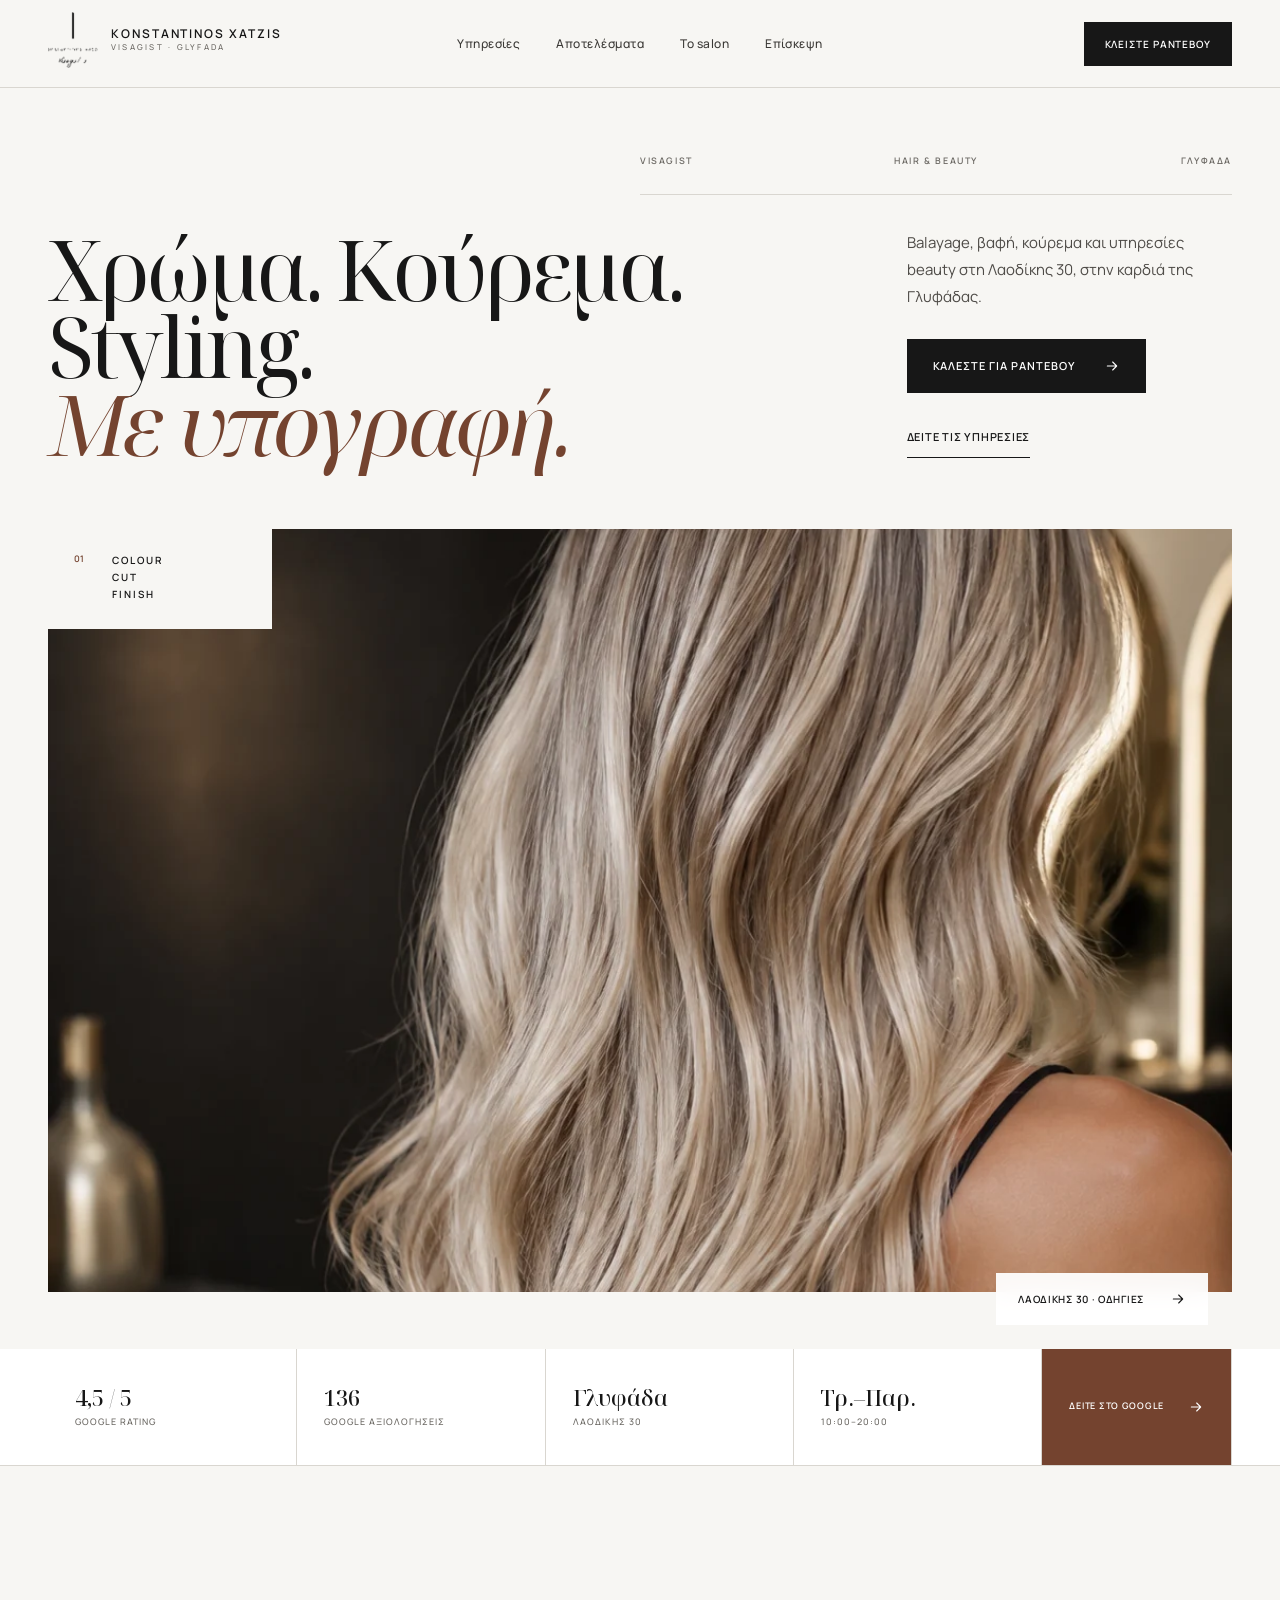
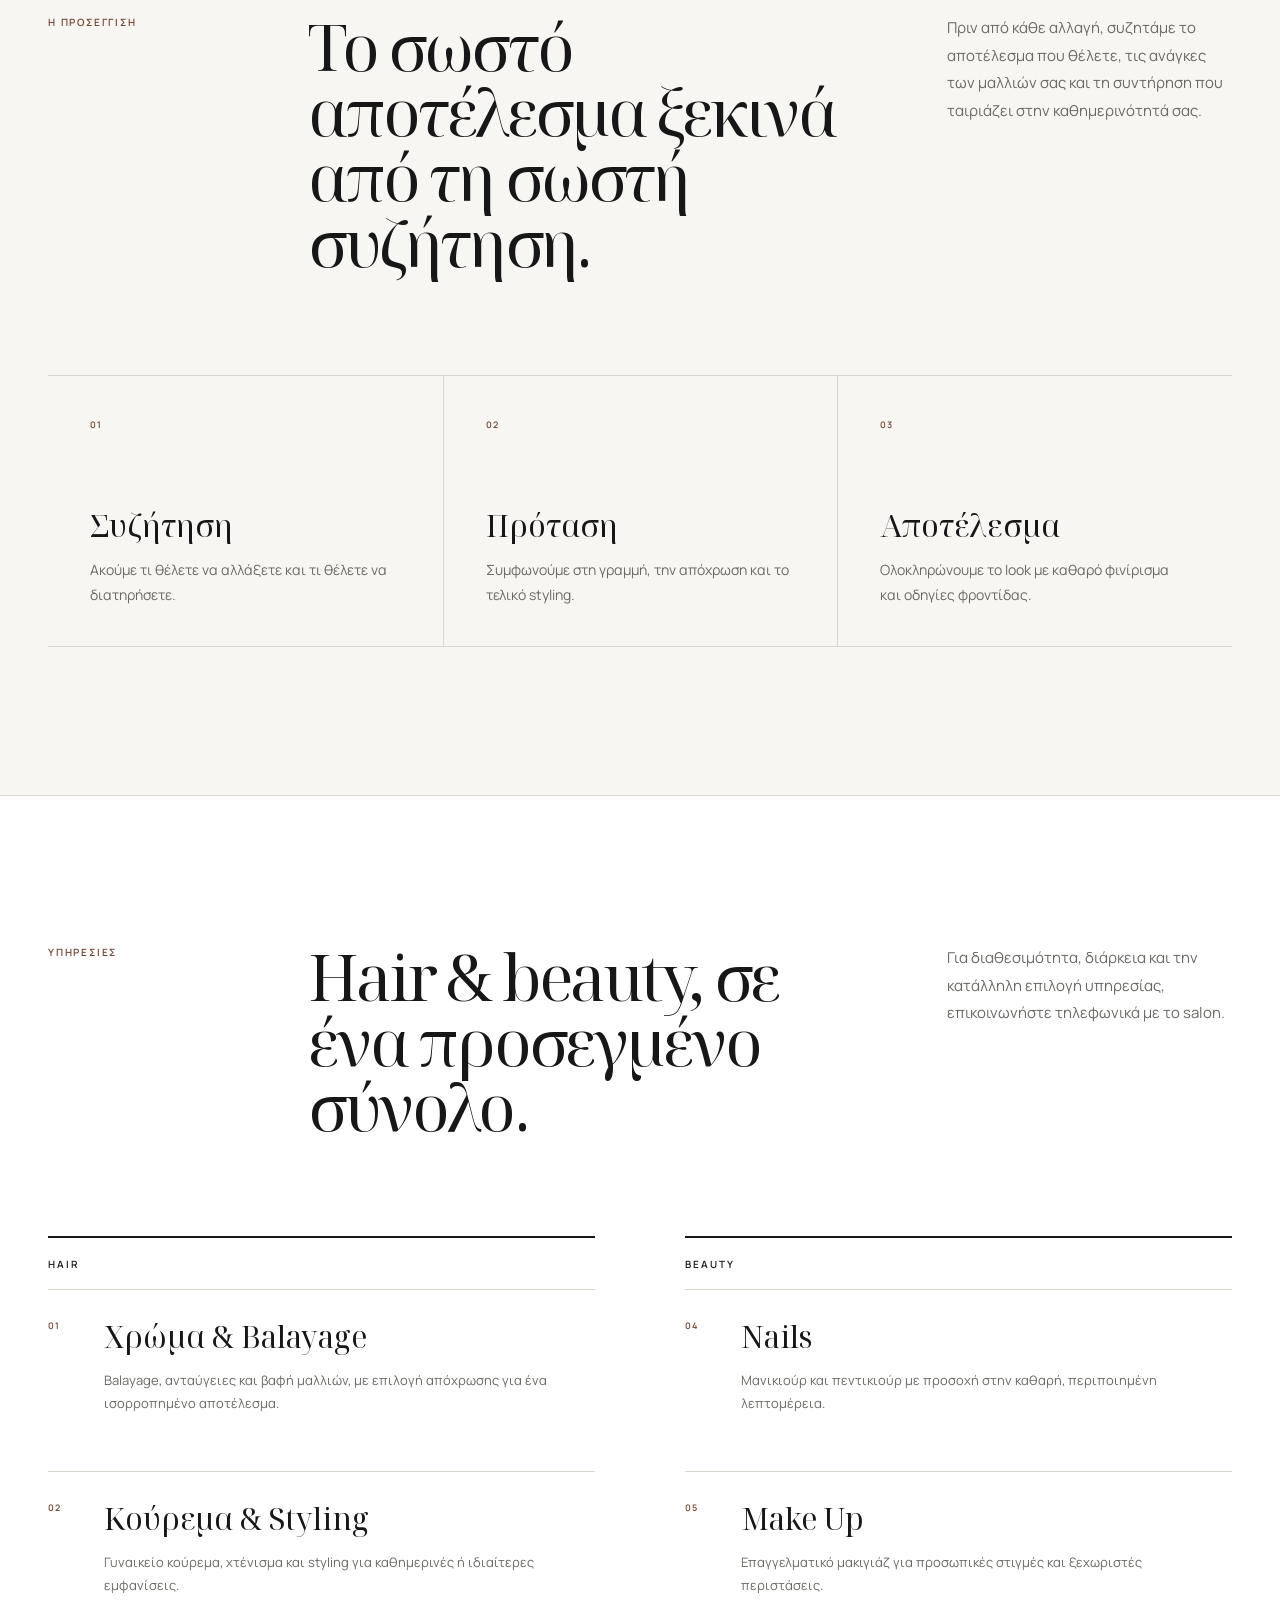
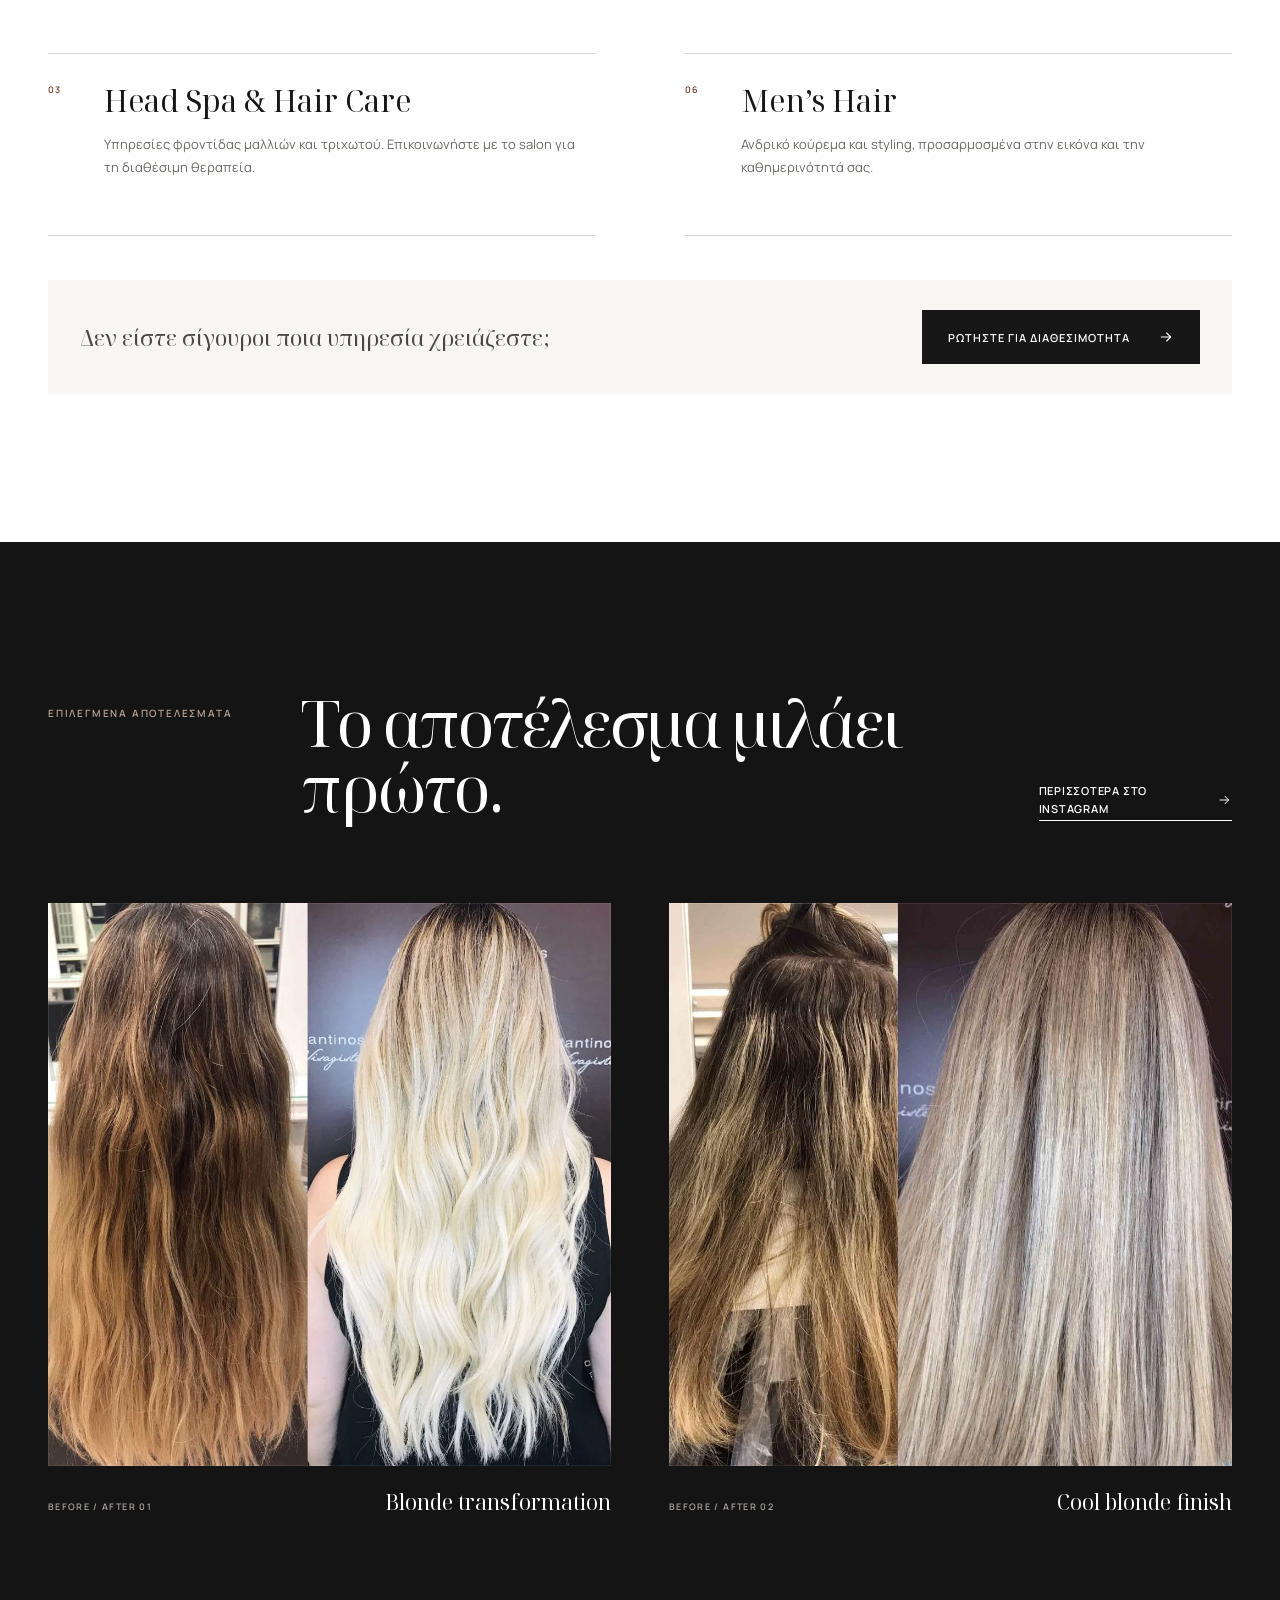
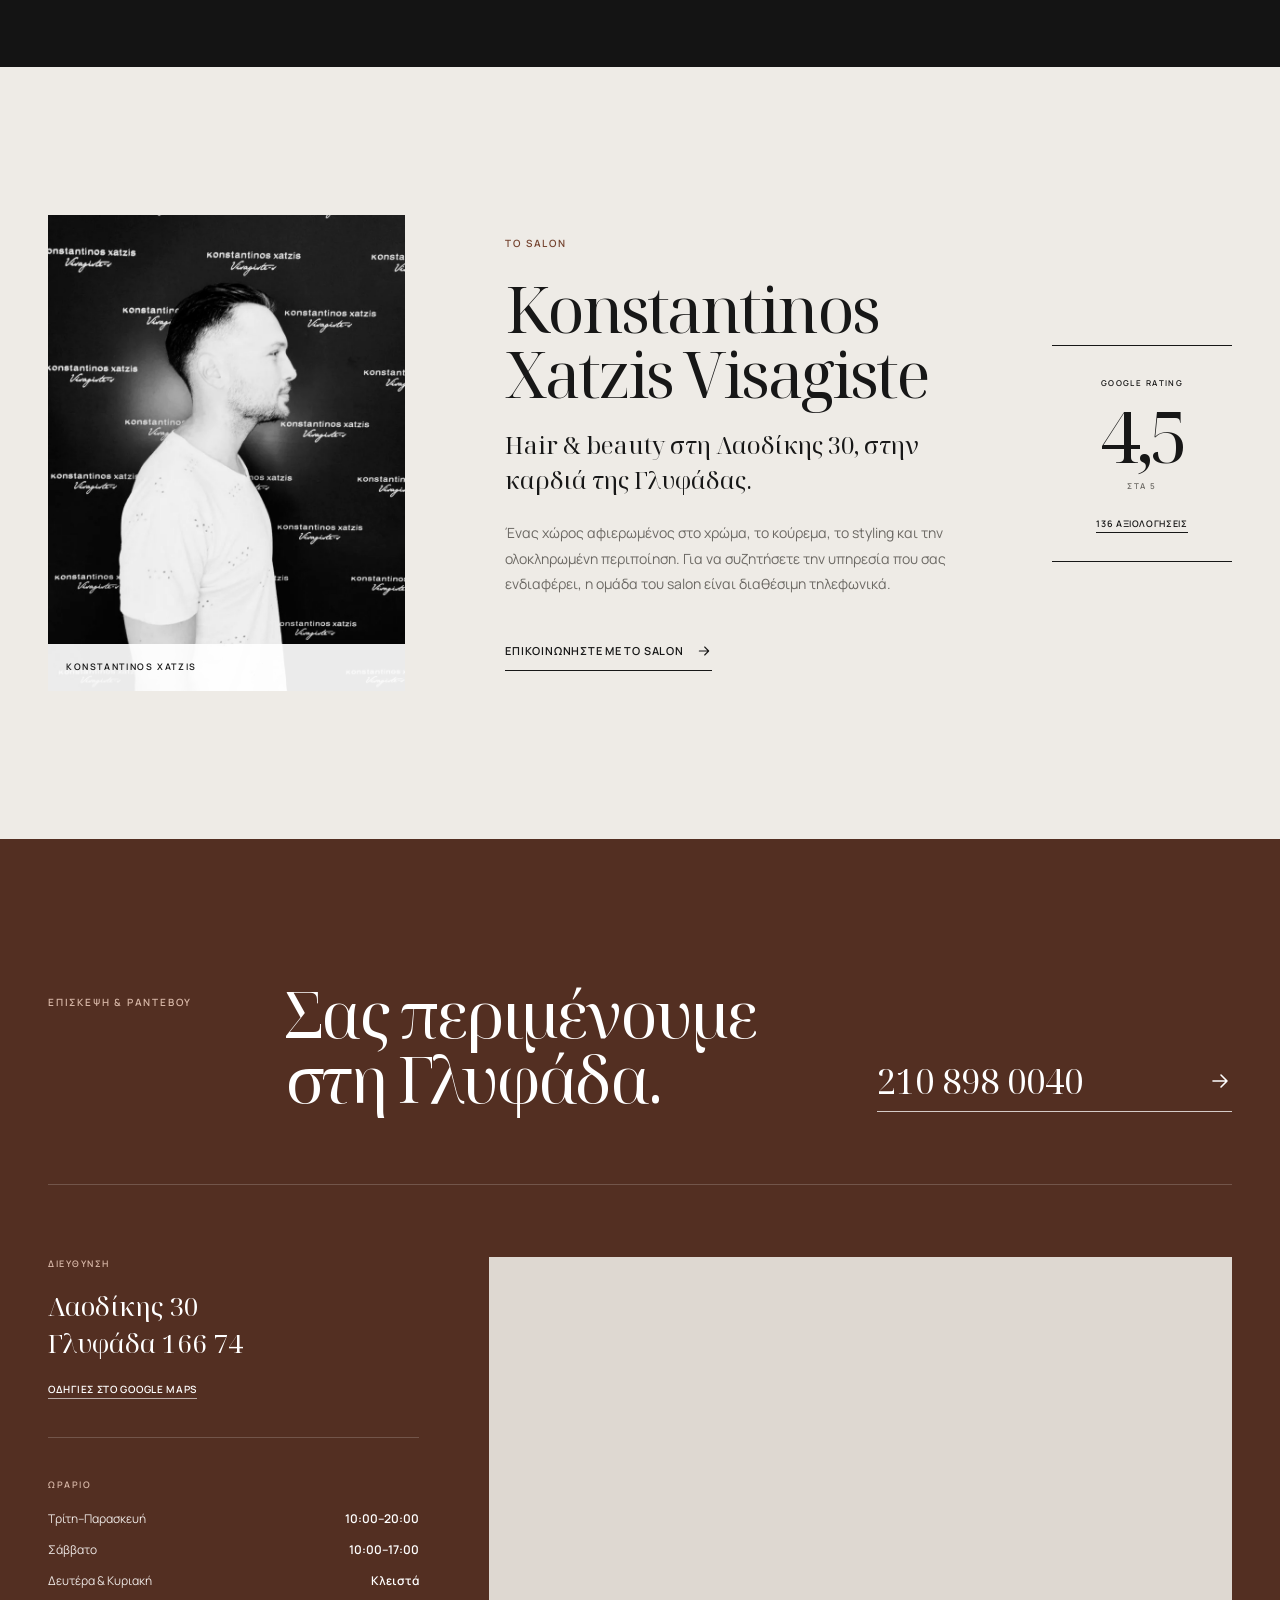
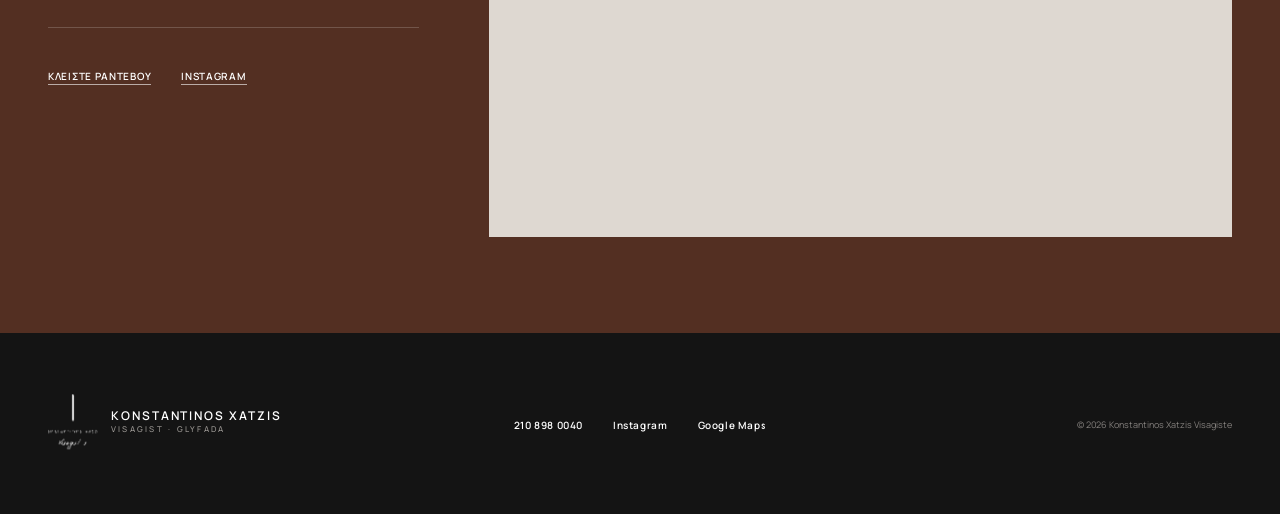
==== commit cce90e6c: "Rebuild visagiste as a precision-led salon site" ====
--- a/konstantinos-xatzis-visagiste/index.html
+++ b/konstantinos-xatzis-visagiste/index.html
@@ -3,172 +3,27 @@
   <head>
     <meta charset="utf-8" />
     <meta name="viewport" content="width=device-width, initial-scale=1" />
-    <meta name="description" content="Signature haircuts, blonde &amp; balayage, head spa, nails και make up από τον Konstantinos Xatzis Visagiste στη Γλυφάδα." />
-    <meta name="robots" content="index, follow, max-image-preview:large" />
-    <meta name="theme-color" content="#12110f" />
-    <meta property="og:title" content="Konstantinos Xatzis Visagiste" />
-    <meta property="og:description" content="Η τέχνη του να σου ταιριάζει — Hair, Nails &amp; Make Up στη Γλυφάδα." />
-    <meta property="og:image" content="https://mortaz00.github.io/WebDev/konstantinos-xatzis-visagiste/og.webp" />
+    <meta name="description" content="Balayage, βαφή μαλλιών, κούρεμα, χτενίσματα, μανικιούρ, πεντικιούρ και μακιγιάζ στη Λαοδίκης 30, Γλυφάδα. Ραντεβού: 210 898 0040." />
+    <meta name="robots" content="noindex, nofollow, max-image-preview:large" />
+    <meta name="theme-color" content="#f7f6f3" />
     <meta property="og:type" content="website" />
     <meta property="og:locale" content="el_GR" />
     <meta property="og:site_name" content="Konstantinos Xatzis Visagiste" />
+    <meta property="og:title" content="Konstantinos Xatzis Visagiste" />
+    <meta property="og:description" content="Hair &amp; beauty στη Λαοδίκης 30, Γλυφάδα." />
+    <meta property="og:url" content="https://mortaz00.github.io/WebDev/konstantinos-xatzis-visagiste/" />
+    <meta property="og:image" content="https://mortaz00.github.io/WebDev/konstantinos-xatzis-visagiste/og.jpg" />
     <meta property="og:image:width" content="1200" />
     <meta property="og:image:height" content="630" />
-    <meta property="og:image:alt" content="Konstantinos Xatzis Visagiste — Hair artistry στη Γλυφάδα" />
-    <meta property="og:url" content="https://mortaz00.github.io/WebDev/konstantinos-xatzis-visagiste/" />
+    <meta property="og:image:alt" content="Konstantinos Xatzis Visagiste — Κομμωτήριο στη Γλυφάδα" />
     <meta name="twitter:card" content="summary_large_image" />
     <meta name="twitter:title" content="Konstantinos Xatzis Visagiste" />
-    <meta name="twitter:description" content="Η τέχνη του να σου ταιριάζει — Hair, Nails &amp; Make Up στη Γλυφάδα." />
-    <meta name="twitter:image" content="https://mortaz00.github.io/WebDev/konstantinos-xatzis-visagiste/og.webp" />
-    <meta name="twitter:image:alt" content="Konstantinos Xatzis Visagiste — Hair artistry στη Γλυφάδα" />
+    <meta name="twitter:description" content="Hair &amp; beauty στη Λαοδίκης 30, Γλυφάδα." />
+    <meta name="twitter:image" content="https://mortaz00.github.io/WebDev/konstantinos-xatzis-visagiste/og.jpg" />
     <link rel="canonical" href="https://mortaz00.github.io/WebDev/konstantinos-xatzis-visagiste/" />
     <link rel="icon" href="favicon.svg" type="image/svg+xml" />
-    <link rel="preconnect" href="https://fonts.googleapis.com" />
-    <link rel="preconnect" href="https://fonts.gstatic.com" crossorigin />
-    <link rel="stylesheet" href="https://fonts.googleapis.com/css2?family=GFS+Didot&amp;family=Inter:wght@300;400;500;600&amp;display=swap" />
-    <link rel="stylesheet" href="styles.css?v=20260824-1" />
-    <title>Konstantinos Xatzis Visagiste | Hair, Nails &amp; Make Up — Γλυφάδα</title>
-    <script type="application/ld+json">
-      {
-        "@context": "https://schema.org",
-        "@type": "HairSalon",
-        "name": "Konstantinos Xatzis Visagiste",
-        "url": "https://mortaz00.github.io/WebDev/konstantinos-xatzis-visagiste/",
-        "telephone": "+30 210 898 0040",
-        "image": "https://mortaz00.github.io/WebDev/konstantinos-xatzis-visagiste/salon-hero.webp",
-        "hasMap": "https://maps.app.goo.gl/GEFVP98FDW23qjtt5?g_st=ic",
-        "address": {"@type": "PostalAddress", "streetAddress": "Λαοδίκης 30", "addressLocality": "Γλυφάδα", "postalCode": "166 74", "addressCountry": "GR"},
-        "sameAs": ["https://www.instagram.com/konstantinos_xatzis_visagiste/"],
-        "openingHoursSpecification": [
-          {"@type": "OpeningHoursSpecification", "dayOfWeek": ["Tuesday", "Wednesday", "Thursday", "Friday"], "opens": "10:00", "closes": "20:00"},
-          {"@type": "OpeningHoursSpecification", "dayOfWeek": "Saturday", "opens": "10:00", "closes": "17:00"}
-        ]
-      }
-    </script>
+    <link rel="stylesheet" href="styles.css?v=20260825-2" />
+    <title>Konstantinos Xatzis Visagiste | Κομμωτήριο Γλυφάδα</title>
   </head>
-  <body>
-    <a class="skip-link" href="#main-content">Μετάβαση στο κύριο περιεχόμενο</a>
-
-    <header class="atelier-header">
-      <a class="brand-mark" href="#top" aria-label="Konstantinos Xatzis Visagiste — αρχική">
-        <img src="kx-brand-transparent.svg" alt="Konstantinos Xatzis Visagiste" width="510" height="480" />
-      </a>
-      <nav aria-label="Κύρια πλοήγηση">
-        <a href="#philosophy">ΠΡΟΣΕΓΓΙΣΗ</a>
-        <a href="#services">ΥΠΗΡΕΣΙΕΣ</a>
-        <a href="#work">LOOKBOOK</a>
-        <a href="#contact">ΕΠΙΚΟΙΝΩΝΙΑ</a>
-      </nav>
-      <a class="header-appointment" href="tel:+302108980040">ΡΑΝΤΕΒΟΥ <span aria-hidden="true">↗</span></a>
-    </header>
-
-    <main id="main-content" tabindex="-1">
-      <section class="hero" id="top" aria-labelledby="hero-title">
-        <img class="hero-image" src="salon-hero.webp" alt="Λαμπερό ξανθό balayage με απαλούς κυματισμούς" width="1120" height="1400" fetchpriority="high" decoding="async" />
-        <div class="hero-shade" aria-hidden="true"></div>
-        <div class="hero-monogram" aria-hidden="true">KX</div>
-        <div class="hero-copy">
-          <p class="overline">VISAGIST · HAIR ARTISTRY</p>
-          <h1 id="hero-title">Η τέχνη του <em>να σου ταιριάζει.</em></h1>
-          <p class="hero-intro">Χρώμα, κούρεμα και styling σχεδιασμένα πάνω στη γεωμετρία του προσώπου, την προσωπικότητα και τον τρόπο ζωής σου.</p>
-          <div class="hero-links">
-            <a class="text-action text-action-light" href="tel:+302108980040">ΚΛΕΙΣΕ ΡΑΝΤΕΒΟΥ <span aria-hidden="true">↗</span></a>
-            <a class="text-action text-action-light" href="https://www.instagram.com/konstantinos_xatzis_visagiste/" target="_blank" rel="noreferrer">INSTAGRAM <span aria-hidden="true">↗</span></a>
-          </div>
-        </div>
-        <p class="hero-location" aria-hidden="true">ΓΛΥΦΑΔΑ · ΑΘΗΝΑ</p>
-        <div class="scroll-cue" aria-hidden="true"><span>SCROLL</span><i></i></div>
-      </section>
-
-      <section class="method section-pad" id="philosophy" aria-labelledby="method-title">
-        <span class="background-word" aria-hidden="true">PERSONAL</span>
-        <p class="folio">01 — Η ΠΡΟΣΕΓΓΙΣΗ</p>
-        <div class="method-copy">
-          <h2 id="method-title">Κάθε πρόσωπο έχει τη δική του γεωμετρία. <em>Κάθε άνθρωπος, τη δική του ενέργεια.</em></h2>
-          <p>Δεν ακολουθούμε απλώς τις τάσεις. Διαβάζουμε τα χαρακτηριστικά, την υφή των μαλλιών και τον τόνο της επιδερμίδας, ώστε το αποτέλεσμα να μοιάζει απόλυτα δικό σου.</p>
-        </div>
-        <aside class="review-composition" aria-label="Αξιολόγηση Google">
-          <strong>4,5</strong>
-          <span aria-label="4,5 στα 5 αστέρια">★★★★★</span>
-          <p>136 GOOGLE REVIEWS</p>
-          <a href="https://maps.app.goo.gl/GEFVP98FDW23qjtt5?g_st=ic" target="_blank" rel="noreferrer">ΔΕΣ ΤΙΣ ΑΞΙΟΛΟΓΗΣΕΙΣ ↗</a>
-        </aside>
-      </section>
-
-      <section class="services" id="services" aria-labelledby="services-title">
-        <div class="services-intro">
-          <p class="folio folio-light">02 — SIGNATURE SERVICES</p>
-          <h2 id="services-title">Σχεδιασμένα για εσένα.</h2>
-          <p>Κάθε υπηρεσία ξεκινά από προσωπική διάγνωση και καταλήγει σε ένα αποτέλεσμα σύγχρονο, λειτουργικό και απόλυτα εξατομικευμένο.</p>
-          <a class="text-action text-action-light" href="tel:+302108980040">ΣΥΖΗΤΗΣΕ ΤΟ LOOK ΣΟΥ <span aria-hidden="true">↗</span></a>
-        </div>
-        <div class="service-index">
-          <a class="service-entry" href="tel:+302108980040"><span>01</span><div><h3>Χρώμα &amp; Balayage</h3><p>Πολυδιάστατο χρώμα και ξανθά προσαρμοσμένα στον τόνο της επιδερμίδας.</p></div><b aria-hidden="true">↗</b></a>
-          <a class="service-entry" href="tel:+302108980040"><span>02</span><div><h3>Κούρεμα &amp; Styling</h3><p>Γραμμές και κίνηση που αναδεικνύουν τα χαρακτηριστικά του προσώπου.</p></div><b aria-hidden="true">↗</b></a>
-          <a class="service-entry" href="tel:+302108980040"><span>03</span><div><h3>Head Spa &amp; Hair Care</h3><p>Εξατομικευμένη φροντίδα για υγιές τριχωτό, λάμψη και δυνατά μήκη.</p></div><b aria-hidden="true">↗</b></a>
-          <a class="service-entry" href="tel:+302108980040"><span>04</span><div><h3>Nails</h3><p>Μανικιούρ και πεντικιούρ με καθαρές γραμμές και άψογη λεπτομέρεια.</p></div><b aria-hidden="true">↗</b></a>
-          <a class="service-entry" href="tel:+302108980040"><span>05</span><div><h3>Make Up</h3><p>Επαγγελματικό μακιγιάζ που φωτίζει τα χαρακτηριστικά χωρίς να τα καλύπτει.</p></div><b aria-hidden="true">↗</b></a>
-          <a class="service-entry" href="tel:+302108980040"><span>06</span><div><h3>Men’s Hair</h3><p>Δομή, καθαρότητα και styling προσαρμοσμένο στην καθημερινότητα.</p></div><b aria-hidden="true">↗</b></a>
-        </div>
-      </section>
-
-      <section class="lookbook section-pad" id="work" aria-labelledby="lookbook-title">
-        <span class="background-word background-word-right" aria-hidden="true">TRANSFORM</span>
-        <div class="lookbook-heading">
-          <p class="folio">03 — REAL TRANSFORMATIONS</p>
-          <h2 id="lookbook-title">Απόχρωση. Βάθος. <em>Κίνηση.</em></h2>
-          <a class="text-action" href="https://www.instagram.com/konstantinos_xatzis_visagiste/" target="_blank" rel="noreferrer">ΟΛΟ ΤΟ LOOKBOOK ΣΤΟ INSTAGRAM <span aria-hidden="true">↗</span></a>
-        </div>
-        <div class="lookbook-grid">
-          <figure class="look look-primary">
-            <img src="kx-work-1.webp" alt="Πριν και μετά από ξανθό hair transformation" width="1024" height="1024" loading="lazy" decoding="async" />
-            <figcaption><span>LOOK 01</span><strong>BLONDE TRANSFORMATION</strong></figcaption>
-          </figure>
-          <div class="lookbook-note"><span aria-hidden="true">“</span><p>Το ξανθό δεν είναι ένα χρώμα. Είναι ισορροπία φωτός, τόνου και υγείας.</p></div>
-          <figure class="look look-secondary">
-            <img src="kx-work-2.webp" alt="Πριν και μετά από ψυχρό ξανθό χρώμα" width="1024" height="1024" loading="lazy" decoding="async" />
-            <figcaption><span>LOOK 02</span><strong>COOL BLONDE DIMENSION</strong></figcaption>
-          </figure>
-        </div>
-      </section>
-
-      <section class="artist" aria-labelledby="artist-title">
-        <span class="artist-monogram" aria-hidden="true">KX</span>
-        <p class="artist-caption">KONSTANTINOS XATZIS · VISAGISTE</p>
-        <div class="artist-portrait"><img src="kx-founder.webp" alt="Ο visagiste Κωνσταντίνος Χατζής" width="804" height="1005" loading="lazy" decoding="async" /></div>
-        <div class="artist-copy">
-          <p class="folio folio-light">04 — THE VISAGISTE</p>
-          <h2 id="artist-title">Δεν σχεδιάζουμε απλώς μαλλιά. <em>Σχεδιάζουμε την εικόνα σου.</em></h2>
-          <p>Η προσέγγιση ενός visagiste δεν ξεκινά από μία τάση ή μία φωτογραφία αναφοράς. Ξεκινά από εσένα: τη γεωμετρία του προσώπου, την υφή των μαλλιών, τον τόνο της επιδερμίδας και τον τρόπο ζωής.</p>
-          <a class="text-action text-action-light" href="tel:+302108980040">ΠΡΟΣΩΠΙΚΗ ΣΥΜΒΟΥΛΕΥΤΙΚΗ <span aria-hidden="true">↗</span></a>
-        </div>
-      </section>
-
-      <section class="contact section-pad" id="contact" aria-labelledby="contact-title">
-        <div class="contact-heading"><p class="folio">05 — VISIT THE SALON</p><h2 id="contact-title">Το επόμενο look σου ξεκινά εδώ.</h2></div>
-        <div class="contact-grid">
-          <div class="contact-block"><span>ΔΙΕΥΘΥΝΣΗ</span><strong>Λαοδίκης 30<br />Γλυφάδα 166 74</strong><a href="https://maps.app.goo.gl/GEFVP98FDW23qjtt5?g_st=ic" target="_blank" rel="noreferrer">GOOGLE MAPS ↗</a></div>
-          <div class="contact-block hours-block"><span>ΩΡΑΡΙΟ</span><p><b>ΤΡΙΤΗ — ΠΑΡΑΣΚΕΥΗ</b><strong>10:00 — 20:00</strong></p><p><b>ΣΑΒΒΑΤΟ</b><strong>10:00 — 17:00</strong></p><p><b>ΔΕΥΤΕΡΑ &amp; ΚΥΡΙΑΚΗ</b><strong>ΚΛΕΙΣΤΑ</strong></p></div>
-          <div class="contact-block appointment-block"><span>ΡΑΝΤΕΒΟΥ</span><a class="phone" href="tel:+302108980040">210 898 0040</a><a class="contact-cta" href="tel:+302108980040">ΚΛΕΙΣΕ ΡΑΝΤΕΒΟΥ ↗</a></div>
-        </div>
-        <div class="map-strip">
-          <iframe title="Χάρτης προς Konstantinos Xatzis Visagiste" src="https://www.google.com/maps?q=Laodikis%2030%2C%20Glyfada%2016674&amp;output=embed" loading="lazy" referrerpolicy="no-referrer-when-downgrade"></iframe>
-          <a href="https://maps.app.goo.gl/GEFVP98FDW23qjtt5?g_st=ic" target="_blank" rel="noreferrer">ΑΝΟΙΓΜΑ ΣΤΟ GOOGLE MAPS ↗</a>
-        </div>
-      </section>
-    </main>
-
-    <footer class="site-footer">
-      <img class="footer-logo" src="kx-brand-transparent.svg" alt="Konstantinos Xatzis Visagiste" width="510" height="480" loading="lazy" />
-      <p class="footer-name">KONSTANTINOS XATZIS</p>
-      <p class="footer-subtitle">VISAGISTE · GLYFADA</p>
-      <div class="footer-row">
-        <a href="https://www.instagram.com/konstantinos_xatzis_visagiste/" target="_blank" rel="noreferrer">INSTAGRAM ↗</a>
-        <a href="https://maps.app.goo.gl/GEFVP98FDW23qjtt5?g_st=ic" target="_blank" rel="noreferrer">GOOGLE MAPS ↗</a>
-        <a href="tel:+302108980040">210 898 0040</a>
-        <span>© 2026 KONSTANTINOS XATZIS</span>
-      </div>
-    </footer>
-    <a class="mobile-appointment" href="tel:+302108980040">ΡΑΝΤΕΒΟΥ · 210 898 0040</a>
-  </body>
+  <body><link rel="preload" as="image" href="kx-brand-transparent.svg"/><link rel="preload" as="image" href="salon-hero.webp" fetchPriority="high"/><a class="skip-link" href="#main-content">Μετάβαση στο κύριο περιεχόμενο</a><header class="site-header"><div class="header-inner"><a class="header-brand" href="#top" aria-label="Αρχική σελίδα"><span class="brand-lockup"><span class="brand-emblem" aria-hidden="true"><img src="kx-brand-transparent.svg" alt="" width="58" height="58"/></span><span class="brand-type"><strong>KONSTANTINOS XATZIS</strong><small>VISAGIST · GLYFADA</small></span></span></a><nav class="desktop-nav" aria-label="Κύρια πλοήγηση"><a href="#services">Υπηρεσίες</a><a href="#results">Αποτελέσματα</a><a href="#salon">Το salon</a><a href="#visit">Επίσκεψη</a></nav><a class="button button--compact" href="tel:+302108980040">Κλείστε ραντεβού</a><details class="mobile-menu"><summary aria-label="Άνοιγμα μενού"><span></span><span></span></summary><nav aria-label="Πλοήγηση για κινητά"><a href="#services">Υπηρεσίες</a><a href="#results">Αποτελέσματα</a><a href="#salon">Το salon</a><a href="#visit">Επίσκεψη</a><a class="button" href="tel:+302108980040">Κλείστε ραντεβού</a></nav></details></div></header><main id="main-content"><section class="hero" id="top" aria-labelledby="hero-title"><div class="hero-intro page-shell"><div class="hero-kicker"><span>VISAGIST</span><span>HAIR &amp; BEAUTY</span><span>ΓΛΥΦΑΔΑ</span></div><div class="hero-copy"><h1 id="hero-title">Χρώμα. Κούρεμα. Styling.<span>Με υπογραφή.</span></h1><div class="hero-copy__aside"><p>Balayage, βαφή, κούρεμα και υπηρεσίες beauty στη Λαοδίκης 30, στην καρδιά της Γλυφάδας.</p><div class="hero-actions"><a class="button" href="tel:+302108980040">Καλέστε για ραντεβού<svg aria-hidden="true" viewBox="0 0 24 24"><path d="M5 12h14M13 6l6 6-6 6"></path></svg></a><a class="text-link" href="#services">Δείτε τις υπηρεσίες</a></div></div></div></div><div class="hero-media page-shell"><img src="salon-hero.webp" alt="Ξανθό balayage με απαλούς κυματισμούς" width="1120" height="1400" fetchPriority="high"/><div class="hero-media__tag"><span>01</span><p>COLOUR<br/>CUT<br/>FINISH</p></div><a class="hero-map-link" href="https://maps.app.goo.gl/GEFVP98FDW23qjtt5?g_st=ic" target="_blank" rel="noreferrer">Λαοδίκης 30 · Οδηγίες<svg aria-hidden="true" viewBox="0 0 24 24"><path d="M5 12h14M13 6l6 6-6 6"></path></svg></a></div></section><section class="trust-bar" aria-label="Πληροφορίες salon"><div class="page-shell trust-grid"><div><strong>4,5 / 5</strong><span>Google rating</span></div><div><strong>136</strong><span>Google αξιολογήσεις</span></div><div><strong>Γλυφάδα</strong><span>Λαοδίκης 30</span></div><div><strong>Τρ.–Παρ.</strong><span>10:00–20:00</span></div><a href="https://maps.app.goo.gl/GEFVP98FDW23qjtt5?g_st=ic" target="_blank" rel="noreferrer">Δείτε στο Google<svg aria-hidden="true" viewBox="0 0 24 24"><path d="M5 12h14M13 6l6 6-6 6"></path></svg></a></div></section><section class="precision-section section-space" aria-labelledby="precision-title"><div class="page-shell"><div class="section-heading section-heading--split"><p class="eyebrow">Η ΠΡΟΣΕΓΓΙΣΗ</p><h2 id="precision-title">Το σωστό αποτέλεσμα ξεκινά από τη σωστή συζήτηση.</h2><p class="section-lead">Πριν από κάθε αλλαγή, συζητάμε το αποτέλεσμα που θέλετε, τις ανάγκες των μαλλιών σας και τη συντήρηση που ταιριάζει στην καθημερινότητά σας.</p></div><div class="process-grid"><article><span>01</span><h3>Συζήτηση</h3><p>Ακούμε τι θέλετε να αλλάξετε και τι θέλετε να διατηρήσετε.</p></article><article><span>02</span><h3>Πρόταση</h3><p>Συμφωνούμε στη γραμμή, την απόχρωση και το τελικό styling.</p></article><article><span>03</span><h3>Αποτέλεσμα</h3><p>Ολοκληρώνουμε το look με καθαρό φινίρισμα και οδηγίες φροντίδας.</p></article></div></div></section><section class="services-section section-space" id="services" aria-labelledby="services-title"><div class="page-shell"><div class="section-heading services-heading"><p class="eyebrow">ΥΠΗΡΕΣΙΕΣ</p><h2 id="services-title">Hair &amp; beauty, σε ένα προσεγμένο σύνολο.</h2><p class="section-lead">Για διαθεσιμότητα, διάρκεια και την κατάλληλη επιλογή υπηρεσίας, επικοινωνήστε τηλεφωνικά με το salon.</p></div><div class="services-grid"><div class="service-column"><p class="service-column__label">HAIR</p><div class="service-list"><article class="service-item"><span>01</span><div><h3>Χρώμα &amp; Balayage</h3><p>Balayage, ανταύγειες και βαφή μαλλιών, με επιλογή απόχρωσης για ένα ισορροπημένο αποτέλεσμα.</p></div></article><article class="service-item"><span>02</span><div><h3>Κούρεμα &amp; Styling</h3><p>Γυναικείο κούρεμα, χτένισμα και styling για καθημερινές ή ιδιαίτερες εμφανίσεις.</p></div></article><article class="service-item"><span>03</span><div><h3>Head Spa &amp; Hair Care</h3><p>Υπηρεσίες φροντίδας μαλλιών και τριχωτού. Επικοινωνήστε με το salon για τη διαθέσιμη θεραπεία.</p></div></article></div></div><div class="service-column"><p class="service-column__label">BEAUTY</p><div class="service-list"><article class="service-item"><span>04</span><div><h3>Nails</h3><p>Μανικιούρ και πεντικιούρ με προσοχή στην καθαρή, περιποιημένη λεπτομέρεια.</p></div></article><article class="service-item"><span>05</span><div><h3>Make Up</h3><p>Επαγγελματικό μακιγιάζ για προσωπικές στιγμές και ξεχωριστές περιστάσεις.</p></div></article><article class="service-item"><span>06</span><div><h3>Men’s Hair</h3><p>Ανδρικό κούρεμα και styling, προσαρμοσμένα στην εικόνα και την καθημερινότητά σας.</p></div></article></div></div></div><div class="services-cta"><p>Δεν είστε σίγουροι ποια υπηρεσία χρειάζεστε;</p><a class="button" href="tel:+302108980040">Ρωτήστε για διαθεσιμότητα<svg aria-hidden="true" viewBox="0 0 24 24"><path d="M5 12h14M13 6l6 6-6 6"></path></svg></a></div></div></section><section class="results-section section-space" id="results" aria-labelledby="results-title"><div class="page-shell"><div class="section-heading section-heading--results"><p class="eyebrow">ΕΠΙΛΕΓΜΕΝΑ ΑΠΟΤΕΛΕΣΜΑΤΑ</p><h2 id="results-title">Το αποτέλεσμα μιλάει πρώτο.</h2><a class="text-link text-link--light" href="https://www.instagram.com/konstantinos_xatzis_visagiste/" target="_blank" rel="noreferrer">Περισσότερα στο Instagram<svg aria-hidden="true" viewBox="0 0 24 24"><path d="M5 12h14M13 6l6 6-6 6"></path></svg></a></div><div class="results-grid"><figure><div class="result-image"><img src="kx-work-1.webp" alt="Before και after μεταμόρφωση ξανθών μαλλιών" width="1024" height="1024" loading="lazy"/></div><figcaption><span>BEFORE / AFTER 01</span><strong>Blonde transformation</strong></figcaption></figure><figure><div class="result-image"><img src="kx-work-2.webp" alt="Before και after αποτέλεσμα ψυχρού ξανθού" width="1024" height="1024" loading="lazy"/></div><figcaption><span>BEFORE / AFTER 02</span><strong>Cool blonde finish</strong></figcaption></figure></div></div></section><section class="salon-section section-space" id="salon" aria-labelledby="salon-title"><div class="page-shell salon-grid"><div class="salon-portrait"><img src="kx-founder.webp" alt="Ο Κωνσταντίνος Χατζής" width="768" height="1024" loading="lazy"/><span>KONSTANTINOS XATZIS</span></div><div class="salon-copy"><p class="eyebrow">ΤΟ SALON</p><h2 id="salon-title">Konstantinos Xatzis Visagiste</h2><p class="salon-copy__intro">Hair &amp; beauty στη Λαοδίκης 30, στην καρδιά της Γλυφάδας.</p><p>Ένας χώρος αφιερωμένος στο χρώμα, το κούρεμα, το styling και την ολοκληρωμένη περιποίηση. Για να συζητήσετε την υπηρεσία που σας ενδιαφέρει, η ομάδα του salon είναι διαθέσιμη τηλεφωνικά.</p><a class="text-link" href="tel:+302108980040">Επικοινωνήστε με το salon<svg aria-hidden="true" viewBox="0 0 24 24"><path d="M5 12h14M13 6l6 6-6 6"></path></svg></a></div><aside class="rating-card"><p>GOOGLE RATING</p><strong>4,5</strong><span>ΣΤΑ 5</span><a href="https://maps.app.goo.gl/GEFVP98FDW23qjtt5?g_st=ic" target="_blank" rel="noreferrer">136 αξιολογήσεις</a></aside></div></section><section class="visit-section" id="visit" aria-labelledby="visit-title"><div class="page-shell visit-intro"><p class="eyebrow eyebrow--light">ΕΠΙΣΚΕΨΗ &amp; ΡΑΝΤΕΒΟΥ</p><h2 id="visit-title">Σας περιμένουμε στη Γλυφάδα.</h2><a class="visit-phone" href="tel:+302108980040">210 898 0040<svg aria-hidden="true" viewBox="0 0 24 24"><path d="M5 12h14M13 6l6 6-6 6"></path></svg></a></div><div class="page-shell visit-grid"><div class="visit-details"><div><p>ΔΙΕΥΘΥΝΣΗ</p><strong>Λαοδίκης 30<br/>Γλυφάδα 166 74</strong><a href="https://maps.app.goo.gl/GEFVP98FDW23qjtt5?g_st=ic" target="_blank" rel="noreferrer">Οδηγίες στο Google Maps</a></div><div><p>ΩΡΑΡΙΟ</p><dl><div><dt>Τρίτη–Παρασκευή</dt><dd>10:00–20:00</dd></div><div><dt>Σάββατο</dt><dd>10:00–17:00</dd></div><div><dt>Δευτέρα &amp; Κυριακή</dt><dd>Κλειστά</dd></div></dl></div><div class="visit-links"><a href="tel:+302108980040">Κλείστε ραντεβού</a><a href="https://www.instagram.com/konstantinos_xatzis_visagiste/" target="_blank" rel="noreferrer">Instagram</a></div></div><div class="map-frame"><iframe title="Χάρτης προς Konstantinos Xatzis Visagiste" src="https://www.google.com/maps?q=Laodikis%2030%2C%20Glyfada%2016674&amp;output=embed" loading="lazy" referrerPolicy="no-referrer-when-downgrade"></iframe></div></div></section></main><footer class="site-footer"><div class="page-shell footer-grid"><a href="#top" aria-label="Επιστροφή στην αρχή"><span class="brand-lockup brand-lockup--footer"><span class="brand-emblem" aria-hidden="true"><img src="kx-brand-transparent.svg" alt="" width="58" height="58"/></span><span class="brand-type"><strong>KONSTANTINOS XATZIS</strong><small>VISAGIST · GLYFADA</small></span></span></a><div class="footer-links"><a href="tel:+302108980040">210 898 0040</a><a href="https://www.instagram.com/konstantinos_xatzis_visagiste/" target="_blank" rel="noreferrer">Instagram</a><a href="https://maps.app.goo.gl/GEFVP98FDW23qjtt5?g_st=ic" target="_blank" rel="noreferrer">Google Maps</a></div><p>© 2026 Konstantinos Xatzis Visagiste</p></div></footer><nav class="mobile-booking-bar" aria-label="Γρήγορες ενέργειες"><a href="tel:+302108980040">Κλήση για ραντεβού</a><a href="https://maps.app.goo.gl/GEFVP98FDW23qjtt5?g_st=ic" target="_blank" rel="noreferrer">Οδηγίες</a></nav><script type="application/ld+json">{"@context":"https://schema.org","@type":"HairSalon","name":"Konstantinos Xatzis Visagiste","telephone":"+30 210 898 0040","image":"https://mortaz00.github.io/WebDev/konstantinos-xatzis-visagiste/salon-hero.webp","hasMap":"https://maps.app.goo.gl/GEFVP98FDW23qjtt5?g_st=ic","address":{"@type":"PostalAddress","streetAddress":"Λαοδίκης 30","addressLocality":"Γλυφάδα","postalCode":"166 74","addressCountry":"GR"},"sameAs":["https://www.instagram.com/konstantinos_xatzis_visagiste/"],"openingHoursSpecification":[{"@type":"OpeningHoursSpecification","dayOfWeek":["Tuesday","Wednesday","Thursday","Friday"],"opens":"10:00","closes":"20:00"},{"@type":"OpeningHoursSpecification","dayOfWeek":"Saturday","opens":"10:00","closes":"17:00"}]}</script></body>
 </html>
--- a/konstantinos-xatzis-visagiste/styles.css
+++ b/konstantinos-xatzis-visagiste/styles.css
@@ -1,11 +1,21 @@
+@import url("https://fonts.googleapis.com/css2?family=Manrope:wght@400;500;600&family=Noto+Serif+Display:ital,wght@0,400;0,500;1,400&display=swap");
+
 :root {
-  --ink: #171716;
-  --ink-soft: #2a2926;
-  --ivory: #f5f1e9;
-  --paper: #fbf9f4;
-  --sand: #cbb99c;
-  --line: rgba(23, 23, 22, 0.18);
-  color-scheme: light;
+  --paper: #f7f6f3;
+  --surface: #ffffff;
+  --ink: #171717;
+  --muted: #6c6964;
+  --line: #d9d6d0;
+  --line-dark: rgba(255, 255, 255, 0.18);
+  --silver: #c7cacb;
+  --stone: #ded9d2;
+  --brand: #74432f;
+  --brand-dark: #532f22;
+  --night: #141414;
+  --serif: "Noto Serif Display", Georgia, "Times New Roman", serif;
+  --sans: "Manrope", "Helvetica Neue", Arial, sans-serif;
+  --shell: min(1440px, calc(100vw - 96px));
+  --header-height: 88px;
 }
 
 * {
@@ -14,14 +24,31 @@
 
 html {
   scroll-behavior: smooth;
+  background: var(--paper);
 }
 
 body {
   margin: 0;
+  overflow-x: hidden;
   background: var(--paper);
   color: var(--ink);
-  font-family: "DM Sans", Arial, sans-serif;
-  font-weight: 300;
+  font-family: var(--sans);
+  font-size: 16px;
+  line-height: 1.65;
+  text-rendering: optimizeLegibility;
+  -webkit-font-smoothing: antialiased;
+}
+
+body,
+a,
+button,
+summary {
+  -webkit-tap-highlight-color: transparent;
+}
+
+::selection {
+  background: var(--brand);
+  color: #fff;
 }
 
 a {
@@ -29,1367 +56,1521 @@
   text-decoration: none;
 }
 
-a:focus-visible,
-iframe:focus-visible {
-  outline: 2px solid currentColor;
+img {
+  display: block;
+  max-width: 100%;
+}
+
+svg {
+  display: block;
+}
+
+h1,
+h2,
+h3,
+p,
+figure,
+dl,
+dd {
+  margin: 0;
+}
+
+button,
+summary {
+  font: inherit;
+}
+
+section[id] {
+  scroll-margin-top: calc(var(--header-height) + 24px);
+}
+
+:focus-visible {
+  outline: 2px solid var(--brand);
   outline-offset: 4px;
 }
 
+.page-shell {
+  width: var(--shell);
+  margin-inline: auto;
+}
+
+.section-space {
+  padding-block: 148px;
+}
+
 .skip-link {
+  position: fixed;
+  z-index: 1000;
+  top: 12px;
+  left: 12px;
+  padding: 12px 16px;
+  transform: translateY(-160%);
   background: var(--ink);
   color: #fff;
-  font-size: 0.8rem;
-  font-weight: 600;
-  left: 1rem;
-  padding: 0.8rem 1rem;
-  position: fixed;
-  top: 1rem;
-  transform: translateY(-180%);
-  transition: transform 160ms ease;
-  z-index: 100;
+  font-size: 13px;
 }
 
 .skip-link:focus {
   transform: translateY(0);
 }
 
-section[id] {
-  scroll-margin-top: 1rem;
-}
-
-main:focus {
-  outline: none;
-}
-
-svg {
-  width: 1.15rem;
+.site-header {
+  position: sticky;
+  z-index: 100;
+  top: 0;
+  height: var(--header-height);
+  border-bottom: 1px solid var(--line);
+  background: rgba(247, 246, 243, 0.96);
+  backdrop-filter: blur(16px);
+}
+
+.header-inner {
+  display: grid;
+  grid-template-columns: minmax(260px, 1fr) auto minmax(220px, 1fr);
+  align-items: center;
+  width: var(--shell);
+  height: 100%;
+  margin-inline: auto;
+}
+
+.header-brand {
+  justify-self: start;
+}
+
+.brand-lockup {
+  display: inline-flex;
+  align-items: center;
+  gap: 13px;
+  min-width: 240px;
+}
+
+.brand-emblem {
+  display: grid;
+  width: 50px;
+  height: 58px;
+  flex: 0 0 50px;
+  place-items: center;
+  overflow: hidden;
+}
+
+.brand-emblem img {
+  width: 58px;
+  height: 58px;
+  filter: brightness(0) saturate(100%);
+  object-fit: contain;
+  opacity: 0.82;
+  transform: scale(1.16);
+}
+
+.brand-type {
+  display: grid;
+  gap: 3px;
+  line-height: 1;
+}
+
+.brand-type strong {
+  font-size: 12px;
+  font-weight: 600;
+  letter-spacing: 0.16em;
+  white-space: nowrap;
+}
+
+.brand-type small {
+  color: var(--muted);
+  font-size: 8px;
+  font-weight: 500;
+  letter-spacing: 0.28em;
+}
+
+.desktop-nav {
+  display: flex;
+  align-items: center;
+  gap: 36px;
+  justify-self: center;
+}
+
+.desktop-nav a {
+  position: relative;
+  padding-block: 8px;
+  color: #3b3936;
+  font-size: 12px;
+  font-weight: 500;
+  letter-spacing: 0.04em;
+}
+
+.desktop-nav a::after {
+  position: absolute;
+  right: 0;
+  bottom: 2px;
+  left: 0;
+  height: 1px;
+  transform: scaleX(0);
+  transform-origin: right;
+  background: var(--brand);
+  content: "";
+  transition: transform 220ms ease;
+}
+
+.desktop-nav a:hover::after {
+  transform: scaleX(1);
+  transform-origin: left;
+}
+
+.header-inner > .button {
+  justify-self: end;
+}
+
+.button {
+  display: inline-flex;
+  min-height: 54px;
+  align-items: center;
+  justify-content: center;
+  gap: 28px;
+  border: 1px solid var(--ink);
+  padding: 0 25px;
+  background: var(--ink);
+  color: #fff;
+  font-size: 11px;
+  font-weight: 600;
+  letter-spacing: 0.09em;
+  line-height: 1;
+  text-transform: uppercase;
+  transition: background 220ms ease, color 220ms ease, transform 220ms ease;
+}
+
+.button:hover {
+  background: transparent;
+  color: var(--ink);
+  transform: translateY(-2px);
+}
+
+.button svg,
+.text-link svg,
+.hero-map-link svg,
+.trust-grid > a svg,
+.visit-phone svg {
+  width: 16px;
+  height: 16px;
   fill: none;
   stroke: currentColor;
   stroke-linecap: round;
   stroke-linejoin: round;
-  stroke-width: 1.5;
-}
-
-.announcement {
-  align-items: center;
-  background: #33221a;
-  border-bottom: 1px solid rgba(245, 241, 233, 0.1);
-  color: var(--ivory);
-  display: flex;
-  font-size: 0.61rem;
-  font-weight: 500;
-  gap: clamp(0.7rem, 2vw, 2.25rem);
-  height: 30px;
-  justify-content: center;
-  letter-spacing: 0.3em;
-  overflow: hidden;
-  padding: 0 1rem;
-  white-space: nowrap;
-}
-
-.announcement-mark {
-  color: var(--sand);
-  font-size: 0.55rem;
-}
-
-.site-header {
-  align-items: center;
-  background: #33221a;
-  border-bottom: 1px solid rgba(245, 241, 233, 0.14);
-  color: var(--ivory);
-  display: grid;
-  grid-template-columns: 1fr auto 1fr;
-  height: 104px;
-  padding: 0;
-  position: relative;
-  z-index: 10;
-}
-
-.brand {
-  align-items: center;
-  align-self: stretch;
-  display: flex;
-  justify-content: flex-start;
-  padding-left: clamp(1.5rem, 4vw, 5rem);
-  width: auto;
-}
-
-.brand::after {
-  background: rgba(245, 241, 233, 0.18);
-  content: "";
-  height: 38px;
-  margin-left: clamp(1.5rem, 3vw, 3.5rem);
-  width: 1px;
-}
-
-.brand-logo {
+  stroke-width: 1.6;
+}
+
+.button--compact {
+  min-height: 44px;
+  padding-inline: 20px;
+  font-size: 10px;
+}
+
+.mobile-menu {
+  display: none;
+}
+
+.hero {
+  padding: 66px 0 0;
+}
+
+.hero-intro {
+  animation: intro-in 700ms ease both;
+}
+
+.hero-kicker {
+  display: grid;
+  grid-template-columns: repeat(3, 1fr);
+  width: 50%;
+  margin-left: auto;
+  padding-bottom: 25px;
+  border-bottom: 1px solid var(--line);
+  color: var(--muted);
+  font-size: 9px;
+  font-weight: 600;
+  letter-spacing: 0.18em;
+}
+
+.hero-kicker span:nth-child(2) {
+  text-align: center;
+}
+
+.hero-kicker span:last-child {
+  text-align: right;
+}
+
+.hero-copy {
+  display: grid;
+  grid-template-columns: minmax(0, 8.5fr) minmax(280px, 3.5fr);
+  gap: 68px;
+  align-items: end;
+  padding: 34px 0 66px;
+}
+
+.hero h1 {
+  max-width: 980px;
+  font-family: var(--serif);
+  font-size: clamp(4rem, 6.6vw, 6.9rem);
+  font-weight: 400;
+  letter-spacing: -0.045em;
+  line-height: 0.92;
+}
+
+.hero h1 span {
   display: block;
-  height: 96px;
-  object-fit: contain;
-  width: 96px;
-}
-
-nav {
-  display: flex;
-  gap: clamp(1.5rem, 3.2vw, 3.5rem);
-}
-
-nav a,
-.header-book {
-  font-family: "Manrope", Arial, sans-serif;
-  font-size: 0.63rem;
-  font-weight: 600;
-  letter-spacing: 0.16em;
-  position: relative;
-}
-
-nav a::after {
-  background: var(--sand);
-  bottom: -0.45rem;
-  content: "";
-  height: 1px;
-  left: 0;
-  position: absolute;
-  transform: scaleX(0);
-  transform-origin: right;
-  transition: transform 240ms ease;
-  width: 100%;
-}
-
-nav a:hover::after,
-nav a:focus-visible::after {
-  transform: scaleX(1);
-  transform-origin: left;
-}
-
-.header-book {
-  align-items: center;
-  border: 1px solid rgba(245, 241, 233, 0.35);
-  display: flex;
-  gap: 0.75rem;
-  justify-self: end;
-  margin-right: clamp(1.5rem, 4vw, 5rem);
-  padding: 0.82rem 1rem;
-  transition: background 200ms ease, border-color 200ms ease;
-}
-
-.header-book:hover,
-.header-book:focus-visible {
-  background: rgba(245, 241, 233, 0.08);
-  border-color: rgba(245, 241, 233, 0.7);
-}
-
-.header-book svg,
-.button svg,
-.text-link svg {
-  transition: transform 200ms ease;
-}
-
-.header-book:hover svg,
-.button:hover svg,
-.text-link:hover svg {
-  transform: translateX(4px);
-}
-
-.hero {
-  display: grid;
-  grid-template-columns: minmax(0, 1.02fr) minmax(420px, 0.98fr);
-  min-height: calc(100svh - 120px);
-}
-
-.hero-copy {
-  align-items: flex-start;
-  background: var(--ivory);
-  display: flex;
-  flex-direction: column;
-  justify-content: center;
-  padding: clamp(4rem, 7vw, 8.5rem) clamp(2rem, 7vw, 8rem);
-}
-
-.eyebrow,
-.section-kicker {
-  align-items: center;
-  display: flex;
-  font-family: "Manrope", Arial, sans-serif;
-  font-size: 0.64rem;
-  font-weight: 600;
-  gap: 0.85rem;
-  letter-spacing: 0.25em;
-  margin: 0 0 1.8rem;
-}
-
-.eyebrow::before {
-  background: var(--sand);
-  content: "";
-  height: 1px;
-  width: 38px;
-}
-
-.hero h1 {
-  font-family: "Playfair Display", Georgia, serif;
-  font-size: clamp(3.6rem, 6.25vw, 7.7rem);
-  font-weight: 500;
-  letter-spacing: -0.055em;
-  line-height: 0.87;
-  margin: 0;
-  max-width: 800px;
-}
-
-.hero h1 em {
-  color: #6c6254;
-  display: block;
-  font-weight: 500;
-  margin: 0.12em 0 0 clamp(1rem, 3vw, 3.5rem);
-}
-
-.hero-lead {
-  color: #56524c;
-  font-size: 0.98rem;
-  line-height: 1.85;
-  margin: clamp(2rem, 4vw, 3.5rem) 0 0;
-  max-width: 540px;
+  color: var(--brand);
+  font-style: italic;
+}
+
+.hero-copy__aside {
+  padding-bottom: 5px;
+}
+
+.hero-copy__aside > p {
+  max-width: 365px;
+  color: #4e4b47;
+  font-size: 15px;
+  line-height: 1.8;
 }
 
 .hero-actions {
-  align-items: center;
   display: flex;
   flex-wrap: wrap;
-  gap: 1.9rem;
-  margin-top: 2.5rem;
-}
-
-.button {
+  gap: 25px;
   align-items: center;
-  border: 1px solid transparent;
+  margin-top: 29px;
+}
+
+.text-link {
   display: inline-flex;
-  font-family: "Manrope", Arial, sans-serif;
-  font-size: 0.67rem;
-  font-weight: 600;
-  gap: 1.4rem;
-  justify-content: center;
-  letter-spacing: 0.16em;
-  min-height: 55px;
-  padding: 0 1.55rem;
-  transition: background 200ms ease, color 200ms ease, border-color 200ms ease;
-}
-
-.button-dark {
-  background: var(--ink);
-  color: #fff;
-}
-
-.button-dark:hover {
-  background: #37352f;
-}
-
-.text-link {
+  min-height: 40px;
   align-items: center;
-  display: inline-flex;
-  font-family: "Manrope", Arial, sans-serif;
-  font-size: 0.62rem;
-  font-weight: 600;
-  gap: 0.7rem;
-  letter-spacing: 0.15em;
-}
-
-.text-link > svg:first-child:not(:last-child) {
-  height: 1rem;
-  width: 1rem;
-}
-
-.icon-fill {
-  fill: currentColor;
-  stroke: none;
-}
-
-.hero-meta {
-  border-top: 1px solid var(--line);
-  display: grid;
-  gap: 1rem;
-  grid-template-columns: 1fr 1.2fr;
-  margin-top: clamp(3rem, 6vw, 5.5rem);
-  padding-top: 1.2rem;
+  gap: 12px;
+  border-bottom: 1px solid currentColor;
+  color: var(--ink);
+  font-size: 11px;
+  font-weight: 600;
+  letter-spacing: 0.07em;
+  text-transform: uppercase;
+  transition: color 180ms ease;
+}
+
+.text-link:hover {
+  color: var(--brand);
+}
+
+.hero-media {
+  position: relative;
+  height: clamp(560px, 67vw, 820px);
+  overflow: hidden;
+  background: #d5d0c9;
+  animation: image-in 900ms 120ms ease both;
+}
+
+.hero-media > img {
   width: 100%;
-}
-
-.hero-meta div {
-  display: flex;
-  flex-direction: column;
-  gap: 0.4rem;
-}
-
-.hero-meta span {
-  color: #6f685f;
-  font-size: 0.58rem;
-  font-weight: 500;
-  letter-spacing: 0.2em;
-}
-
-.hero-meta strong {
-  font-family: "Playfair Display", Georgia, serif;
-  font-size: 0.95rem;
-  font-weight: 500;
-}
-
-.hero-visual {
-  background: #252421;
-  min-height: 650px;
-  overflow: hidden;
-  position: relative;
-}
-
-.hero-visual img {
   height: 100%;
-  left: 0;
   object-fit: cover;
-  object-position: 50% center;
+  object-position: center 39%;
+  transition: transform 1.1s cubic-bezier(0.2, 0.7, 0.2, 1);
+}
+
+.hero-media:hover > img {
+  transform: scale(1.018);
+}
+
+.hero-media__tag {
   position: absolute;
   top: 0;
-  transform: scale(1.015);
-  transition: transform 1.2s cubic-bezier(0.2, 0.7, 0.2, 1);
+  left: 0;
+  display: grid;
+  grid-template-columns: auto 1fr;
+  gap: 28px;
+  width: 224px;
+  padding: 23px 26px 26px;
+  background: var(--paper);
+  color: var(--ink);
+}
+
+.hero-media__tag span {
+  color: var(--brand);
+  font-size: 9px;
+  font-weight: 600;
+}
+
+.hero-media__tag p {
+  font-size: 10px;
+  font-weight: 600;
+  letter-spacing: 0.2em;
+  line-height: 1.7;
+}
+
+.hero-map-link {
+  position: absolute;
+  right: 24px;
+  bottom: 24px;
+  display: flex;
+  min-height: 52px;
+  align-items: center;
+  gap: 26px;
+  padding: 0 22px;
+  background: rgba(255, 255, 255, 0.94);
+  color: var(--ink);
+  font-size: 10px;
+  font-weight: 600;
+  letter-spacing: 0.07em;
+  text-transform: uppercase;
+  backdrop-filter: blur(10px);
+}
+
+.trust-bar {
+  border-bottom: 1px solid var(--line);
+  background: var(--surface);
+}
+
+.trust-grid {
+  display: grid;
+  grid-template-columns: repeat(4, 1fr) auto;
+  align-items: stretch;
+}
+
+.trust-grid > div,
+.trust-grid > a {
+  display: grid;
+  min-height: 116px;
+  align-content: center;
+  border-left: 1px solid var(--line);
+  padding: 20px 27px;
+}
+
+.trust-grid > div:first-child {
+  border-left: 0;
+}
+
+.trust-grid strong {
+  font-family: var(--serif);
+  font-size: 22px;
+  font-weight: 500;
+  line-height: 1.2;
+}
+
+.trust-grid span {
+  margin-top: 5px;
+  color: var(--muted);
+  font-size: 9px;
+  font-weight: 500;
+  letter-spacing: 0.11em;
+  text-transform: uppercase;
+}
+
+.trust-grid > a {
+  grid-template-columns: 1fr auto;
+  gap: 24px;
+  align-items: center;
+  border-right: 1px solid var(--line);
+  background: var(--brand);
+  color: #fff;
+  font-size: 9px;
+  font-weight: 600;
+  letter-spacing: 0.08em;
+  text-transform: uppercase;
+  transition: background 180ms ease;
+}
+
+.trust-grid > a:hover {
+  background: var(--brand-dark);
+}
+
+.section-heading h2,
+.salon-copy h2,
+.visit-intro h2 {
+  font-family: var(--serif);
+  font-size: clamp(3.1rem, 5vw, 5.4rem);
+  font-weight: 400;
+  letter-spacing: -0.045em;
+  line-height: 1.02;
+}
+
+.eyebrow {
+  color: var(--brand);
+  font-size: 10px;
+  font-weight: 600;
+  letter-spacing: 0.18em;
+}
+
+.eyebrow--light {
+  color: #d7b7a7;
+}
+
+.section-lead {
+  color: var(--muted);
+  font-size: 15px;
+  line-height: 1.85;
+}
+
+.section-heading--split {
+  display: grid;
+  grid-template-columns: 2fr 6fr 3fr;
+  gap: 70px;
+  align-items: start;
+}
+
+.section-heading--split h2 {
+  max-width: 780px;
+}
+
+.process-grid {
+  display: grid;
+  grid-template-columns: repeat(3, 1fr);
+  margin-top: 100px;
+  border-top: 1px solid var(--line);
+  border-bottom: 1px solid var(--line);
+}
+
+.process-grid article {
+  min-height: 270px;
+  border-left: 1px solid var(--line);
+  padding: 33px 42px 38px;
+}
+
+.process-grid article:first-child {
+  border-left: 0;
+}
+
+.process-grid article > span,
+.service-item > span {
+  color: var(--brand);
+  font-size: 9px;
+  font-weight: 600;
+  letter-spacing: 0.1em;
+}
+
+.process-grid h3 {
+  margin-top: 72px;
+  font-family: var(--serif);
+  font-size: 31px;
+  font-weight: 400;
+  line-height: 1.2;
+}
+
+.process-grid p {
+  max-width: 330px;
+  margin-top: 14px;
+  color: var(--muted);
+  font-size: 14px;
+  line-height: 1.75;
+}
+
+.services-section {
+  border-top: 1px solid var(--line);
+  background: var(--surface);
+}
+
+.services-heading {
+  display: grid;
+  grid-template-columns: 2fr 6fr 3fr;
+  gap: 70px;
+  align-items: start;
+}
+
+.services-heading h2 {
+  max-width: 800px;
+}
+
+.services-grid {
+  display: grid;
+  grid-template-columns: repeat(2, minmax(0, 1fr));
+  gap: 90px;
+  margin-top: 96px;
+}
+
+.service-column {
+  border-top: 2px solid var(--ink);
+}
+
+.service-column__label {
+  padding: 18px 0 17px;
+  border-bottom: 1px solid var(--line);
+  font-size: 10px;
+  font-weight: 600;
+  letter-spacing: 0.2em;
+}
+
+.service-item {
+  display: grid;
+  grid-template-columns: 42px minmax(0, 1fr);
+  gap: 14px;
+  min-height: 182px;
+  padding: 29px 0 32px;
+  border-bottom: 1px solid var(--line);
+}
+
+.service-item h3 {
+  font-family: var(--serif);
+  font-size: 30px;
+  font-weight: 400;
+  line-height: 1.2;
+}
+
+.service-item p {
+  max-width: 480px;
+  margin-top: 14px;
+  color: var(--muted);
+  font-size: 13px;
+  line-height: 1.75;
+}
+
+.services-cta {
+  display: flex;
+  align-items: center;
+  justify-content: space-between;
+  gap: 30px;
+  margin-top: 44px;
+  padding: 30px 32px;
+  background: var(--paper);
+}
+
+.services-cta p {
+  color: #4b4844;
+  font-family: var(--serif);
+  font-size: 22px;
+}
+
+.results-section {
+  background: var(--night);
+  color: #fff;
+}
+
+.section-heading--results {
+  display: grid;
+  grid-template-columns: 2fr 7fr 2fr;
+  gap: 60px;
+  align-items: end;
+}
+
+.section-heading--results .eyebrow {
+  color: #b7a092;
+  align-self: start;
+  padding-top: 15px;
+}
+
+.section-heading--results h2 {
+  max-width: 720px;
+}
+
+.text-link--light {
+  justify-self: end;
+  color: #fff;
+}
+
+.text-link--light:hover {
+  color: #d7b7a7;
+}
+
+.results-grid {
+  display: grid;
+  grid-template-columns: repeat(2, minmax(0, 1fr));
+  gap: 58px;
+  margin-top: 82px;
+}
+
+.result-image {
+  position: relative;
+  aspect-ratio: 1 / 1;
+  overflow: hidden;
+  background: #272727;
+}
+
+.result-image::after {
+  position: absolute;
+  inset: 0;
+  border: 1px solid rgba(255, 255, 255, 0.08);
+  content: "";
+  pointer-events: none;
+}
+
+.result-image img {
   width: 100%;
-}
-
-.hero-visual:hover img {
-  transform: scale(1.045);
-}
-
-.hero-image-shade {
-  background: linear-gradient(180deg, rgba(11, 11, 10, 0.05), rgba(11, 11, 10, 0.54));
-  inset: 0;
+  height: 100%;
+  object-fit: cover;
+  filter: saturate(0.86) contrast(1.02);
+  transition: filter 350ms ease, transform 700ms ease;
+}
+
+.results-grid figure:hover img {
+  filter: saturate(1) contrast(1);
+  transform: scale(1.012);
+}
+
+.results-grid figcaption {
+  display: flex;
+  align-items: baseline;
+  justify-content: space-between;
+  gap: 20px;
+  padding-top: 19px;
+}
+
+.results-grid figcaption span {
+  color: #aaa4a0;
+  font-size: 9px;
+  font-weight: 600;
+  letter-spacing: 0.15em;
+}
+
+.results-grid figcaption strong {
+  font-family: var(--serif);
+  font-size: 21px;
+  font-weight: 400;
+}
+
+.salon-section {
+  background: #eeebe6;
+}
+
+.salon-grid {
+  display: grid;
+  grid-template-columns: minmax(290px, 4fr) minmax(390px, 5fr) minmax(180px, 2fr);
+  gap: 8.5%;
+  align-items: center;
+}
+
+.salon-portrait {
+  position: relative;
+  max-width: 500px;
+  aspect-ratio: 3 / 4;
+  overflow: hidden;
+  background: #d6d1cc;
+}
+
+.salon-portrait img {
+  width: 100%;
+  height: 100%;
+  object-fit: cover;
+  object-position: 52% center;
+  filter: grayscale(1) contrast(1.02);
+}
+
+.salon-portrait > span {
   position: absolute;
-}
-
-.hero-caption {
-  bottom: clamp(3rem, 5vw, 5rem);
+  right: 0;
+  bottom: 0;
+  left: 0;
+  padding: 16px 18px;
+  background: rgba(255, 255, 255, 0.92);
+  font-size: 9px;
+  font-weight: 600;
+  letter-spacing: 0.18em;
+}
+
+.salon-copy h2 {
+  max-width: 620px;
+  margin-top: 24px;
+}
+
+.salon-copy__intro {
+  max-width: 570px;
+  margin-top: 32px;
+  color: var(--ink) !important;
+  font-family: var(--serif);
+  font-size: 24px !important;
+  line-height: 1.45 !important;
+}
+
+.salon-copy > p:not(.eyebrow) {
+  max-width: 570px;
+  margin-top: 22px;
+  color: var(--muted);
+  font-size: 14px;
+  line-height: 1.85;
+}
+
+.salon-copy .text-link {
+  margin-top: 34px;
+}
+
+.rating-card {
+  display: grid;
+  justify-items: center;
+  border-top: 1px solid var(--ink);
+  border-bottom: 1px solid var(--ink);
+  padding: 30px 10px 28px;
+  text-align: center;
+}
+
+.rating-card p,
+.rating-card span {
+  font-size: 8px;
+  font-weight: 600;
+  letter-spacing: 0.18em;
+}
+
+.rating-card strong {
+  margin-top: 14px;
+  font-family: var(--serif);
+  font-size: 72px;
+  font-weight: 400;
+  letter-spacing: -0.07em;
+  line-height: 0.9;
+}
+
+.rating-card span {
+  margin-top: 11px;
+  color: var(--muted);
+}
+
+.rating-card a {
+  margin-top: 25px;
+  border-bottom: 1px solid var(--ink);
+  font-size: 9px;
+  font-weight: 600;
+  letter-spacing: 0.07em;
+  text-transform: uppercase;
+}
+
+.visit-section {
+  padding: 142px 0 96px;
+  background: var(--brand-dark);
   color: #fff;
-  left: clamp(2rem, 5vw, 4rem);
-  margin: 0;
-  position: absolute;
-}
-
-.hero-caption span {
+}
+
+.visit-intro {
+  display: grid;
+  grid-template-columns: 2fr 6fr 4fr;
+  gap: 60px;
+  align-items: end;
+  padding-bottom: 72px;
+  border-bottom: 1px solid var(--line-dark);
+}
+
+.visit-intro .eyebrow {
+  align-self: start;
+  padding-top: 13px;
+}
+
+.visit-intro h2 {
+  max-width: 720px;
+}
+
+.visit-phone {
+  display: flex;
+  align-items: center;
+  justify-content: space-between;
+  gap: 26px;
+  padding-bottom: 12px;
+  border-bottom: 1px solid rgba(255, 255, 255, 0.75);
+  font-family: var(--serif);
+  font-size: clamp(1.7rem, 2.7vw, 3rem);
+  line-height: 1;
+}
+
+.visit-phone svg {
+  width: 24px;
+  height: 24px;
+}
+
+.visit-grid {
+  display: grid;
+  grid-template-columns: 4fr 8fr;
+  gap: 70px;
+  padding-top: 72px;
+}
+
+.visit-details {
+  display: grid;
+  align-content: start;
+  gap: 40px;
+}
+
+.visit-details > div {
+  padding-bottom: 36px;
+  border-bottom: 1px solid var(--line-dark);
+}
+
+.visit-details p {
+  margin-bottom: 17px;
+  color: #d7b7a7;
+  font-size: 9px;
+  font-weight: 600;
+  letter-spacing: 0.17em;
+}
+
+.visit-details strong {
   display: block;
-  font-size: 0.6rem;
-  letter-spacing: 0.5em;
-  margin-bottom: 0.35rem;
-}
-
-.hero-caption strong {
-  font-family: "Playfair Display", Georgia, serif;
-  font-size: clamp(2rem, 4vw, 4rem);
-  font-weight: 500;
-  letter-spacing: -0.02em;
-}
-
-.hero-scroll {
-  align-items: center;
-  bottom: 2.5rem;
-  color: rgba(255, 255, 255, 0.72);
-  display: flex;
-  font-size: 0.5rem;
-  gap: 0.9rem;
-  letter-spacing: 0.25em;
-  position: absolute;
-  right: 2.4rem;
-  transform: rotate(90deg) translateX(100%);
-  transform-origin: right bottom;
-}
-
-.hero-scroll i {
-  background: rgba(255, 255, 255, 0.7);
-  height: 1px;
-  width: 38px;
-}
-
-.philosophy {
-  align-items: start;
-  display: grid;
-  gap: 3rem;
-  grid-template-columns: 0.6fr 2fr 0.75fr;
-  padding: clamp(6rem, 11vw, 11rem) clamp(2rem, 7vw, 8rem);
-}
-
-.philosophy-statement {
-  font-family: "Playfair Display", Georgia, serif;
-  font-size: clamp(2.25rem, 4.1vw, 5.1rem);
-  letter-spacing: -0.04em;
-  line-height: 1.09;
-  margin: 0;
-}
-
-.philosophy-statement em {
-  color: #746957;
-  font-weight: 500;
-}
-
-.philosophy-note {
-  color: #68635c;
-  font-size: 0.82rem;
-  line-height: 1.85;
-  margin: 3.2rem 0 0;
-}
-
-.services-preview {
-  background: #e9e2d7;
-  padding: clamp(5rem, 9vw, 9rem) clamp(2rem, 7vw, 8rem);
-}
-
-.section-heading {
-  align-items: end;
+  font-family: var(--serif);
+  font-size: 26px;
+  font-weight: 400;
+  line-height: 1.4;
+}
+
+.visit-details > div > a {
+  display: inline-block;
+  margin-top: 20px;
+  border-bottom: 1px solid rgba(255, 255, 255, 0.6);
+  font-size: 10px;
+  font-weight: 600;
+  letter-spacing: 0.07em;
+  text-transform: uppercase;
+}
+
+.visit-details dl {
+  display: grid;
+  gap: 11px;
+}
+
+.visit-details dl div {
   display: flex;
   justify-content: space-between;
-  margin-bottom: clamp(3rem, 6vw, 5.5rem);
-}
-
-.section-heading h2 {
-  font-family: "Playfair Display", Georgia, serif;
-  font-size: clamp(2.8rem, 5vw, 6rem);
-  font-weight: 500;
-  letter-spacing: -0.045em;
-  line-height: 0.98;
-  margin: 0;
-  max-width: 800px;
-}
-
-.service-list {
-  border-top: 1px solid rgba(23, 23, 22, 0.35);
-}
-
-.service-row {
+  gap: 22px;
+  color: #eee8e5;
+  font-size: 12px;
+}
+
+.visit-details dd {
+  color: #fff;
+  font-weight: 600;
+}
+
+.visit-links {
+  display: flex;
+  gap: 30px;
+  border-bottom: 0 !important;
+  padding-bottom: 0 !important;
+}
+
+.visit-links a {
+  margin-top: 0 !important;
+}
+
+.map-frame {
+  min-height: 580px;
+  overflow: hidden;
+  background: #ded8d1;
+}
+
+.map-frame iframe {
+  width: 100%;
+  height: 100%;
+  border: 0;
+  filter: grayscale(1) sepia(0.08) contrast(0.9);
+}
+
+.site-footer {
+  padding: 60px 0 56px;
+  background: var(--night);
+  color: #fff;
+}
+
+.footer-grid {
+  display: grid;
+  grid-template-columns: 1fr auto 1fr;
   align-items: center;
-  border-bottom: 1px solid rgba(23, 23, 22, 0.25);
-  display: grid;
-  gap: 2rem;
-  grid-template-columns: 60px minmax(210px, 0.8fr) 1.3fr 54px;
-  min-height: 152px;
-  transition: background 250ms ease, padding 250ms ease;
-}
-
-.service-row:hover {
-  background: rgba(255, 255, 255, 0.25);
-  padding: 0 1rem;
-}
-
-.service-row > span {
-  color: #6d6252;
-  font-family: "Playfair Display", Georgia, serif;
-  font-size: 0.88rem;
-}
-
-.service-row h3 {
-  font-family: "Playfair Display", Georgia, serif;
-  font-size: clamp(1.6rem, 2.5vw, 2.8rem);
-  font-weight: 500;
-  letter-spacing: -0.025em;
-  margin: 0;
-}
-
-.service-row p {
-  color: #5b564f;
-  font-size: 0.8rem;
-  line-height: 1.75;
-  margin: 0;
-  max-width: 500px;
-}
-
-.service-row > a {
-  align-items: center;
-  border: 1px solid rgba(23, 23, 22, 0.45);
-  border-radius: 50%;
-  display: flex;
-  height: 48px;
-  justify-content: center;
-  justify-self: end;
-  transition: background 200ms ease, color 200ms ease;
-  width: 48px;
-}
-
-.service-row > a:hover {
-  background: var(--ink);
-  color: #fff;
-}
-
-.button-light {
-  background: var(--ivory);
-  color: var(--ink);
-}
-
-.button-outline-light {
-  border-color: rgba(255, 255, 255, 0.38);
-  color: #fff;
-}
-
-.button-outline-light:hover {
-  background: #fff;
-  color: var(--ink);
-}
-
-.trust-strip {
-  align-items: center;
-  background: #1d1c1a;
-  color: var(--ivory);
-  display: grid;
-  gap: clamp(2rem, 5vw, 5rem);
-  grid-template-columns: auto minmax(240px, 650px) auto;
-  padding: 1.8rem clamp(2rem, 7vw, 8rem);
-}
-
-.trust-score {
-  align-items: center;
-  display: grid;
-  gap: 0.1rem 0.75rem;
-  grid-template-columns: auto auto;
-}
-
-.trust-score strong {
-  font-family: "Playfair Display", Georgia, serif;
-  font-size: 2.15rem;
-  font-weight: 500;
-  grid-row: 1 / 3;
-  line-height: 1;
-}
-
-.trust-score span {
-  color: #c9ad7d;
-  font-size: 0.7rem;
-  letter-spacing: 0.18em;
-}
-
-.trust-score small {
-  color: #bdb8af;
-  font-size: 0.48rem;
-  letter-spacing: 0.2em;
-}
-
-.trust-strip > p {
-  border-left: 1px solid rgba(255, 255, 255, 0.2);
-  color: #cbc6bd;
-  font-size: 0.73rem;
-  line-height: 1.65;
-  margin: 0;
-  padding-left: clamp(2rem, 5vw, 5rem);
-}
-
-.trust-strip > a {
-  align-items: center;
-  display: flex;
-  font-size: 0.57rem;
-  font-weight: 500;
-  gap: 0.7rem;
-  letter-spacing: 0.16em;
-  white-space: nowrap;
-}
-
-.portfolio {
-  background: #201f1d;
-  color: var(--ivory);
-  overflow: hidden;
-  padding: clamp(6rem, 10vw, 10rem) clamp(2rem, 7vw, 8rem);
-}
-
-.portfolio-heading {
-  align-items: end;
-  display: grid;
-  gap: 2rem;
-  grid-template-columns: 0.55fr 1.65fr 0.8fr;
-  margin-bottom: clamp(3.5rem, 7vw, 6rem);
-}
-
-.portfolio-heading .section-kicker {
-  align-self: start;
-  color: var(--sand);
-}
-
-.portfolio-heading h2 {
-  font-family: "Playfair Display", Georgia, serif;
-  font-size: clamp(3rem, 6vw, 7rem);
-  font-weight: 500;
-  letter-spacing: -0.055em;
-  line-height: 0.88;
-  margin: 0;
-}
-
-.portfolio-heading h2 em {
-  color: #b9a78b;
-  display: block;
-  font-weight: 500;
-  margin-left: 0.8em;
-}
-
-.portfolio-heading > p {
-  color: #bdb8ae;
-  font-size: 0.8rem;
-  line-height: 1.75;
-  margin: 0 0 0.4rem;
-}
-
-.portfolio-grid {
-  align-items: end;
-  display: grid;
-  gap: clamp(1rem, 2.5vw, 2.4rem);
-  grid-template-columns: 1.1fr 1fr 0.52fr;
-}
-
-.portfolio-card {
-  margin: 0;
-  overflow: hidden;
-  position: relative;
-}
-
-.portfolio-card-tall {
-  aspect-ratio: 1 / 1;
-}
-
-.portfolio-card-square {
-  aspect-ratio: 1 / 1;
-}
-
-.portfolio-card img {
-  height: 100%;
-  object-fit: cover;
-  transition: filter 500ms ease, transform 800ms cubic-bezier(0.2, 0.65, 0.2, 1);
-  width: 100%;
-}
-
-.portfolio-card::after {
-  background: linear-gradient(180deg, transparent 55%, rgba(0, 0, 0, 0.72));
-  content: "";
-  inset: 0;
-  pointer-events: none;
-  position: absolute;
-}
-
-.portfolio-card:hover img {
-  filter: saturate(1.06);
-  transform: scale(1.025);
-}
-
-.portfolio-card figcaption {
-  align-items: center;
-  bottom: 1.4rem;
-  display: flex;
-  gap: 0.8rem;
-  left: 1.4rem;
-  position: absolute;
-  z-index: 1;
-}
-
-.portfolio-card figcaption span {
-  color: var(--sand);
-  font-family: "Playfair Display", Georgia, serif;
-  font-size: 0.72rem;
-}
-
-.portfolio-card figcaption strong {
-  font-size: 0.55rem;
-  font-weight: 500;
-  letter-spacing: 0.16em;
-}
-
-.portfolio-invite {
-  border-left: 1px solid rgba(255, 255, 255, 0.24);
-  display: flex;
-  flex-direction: column;
-  justify-content: flex-end;
-  min-height: 330px;
-  padding: 0 0 1rem clamp(1.2rem, 2.5vw, 2.5rem);
-}
-
-.portfolio-invite > svg {
-  color: var(--sand);
-  height: 1.8rem;
-  margin-bottom: 1.5rem;
-  width: 1.8rem;
-}
-
-.portfolio-invite p {
-  color: #d2cdc4;
-  font-family: "Playfair Display", Georgia, serif;
-  font-size: clamp(1.35rem, 2vw, 2rem);
-  line-height: 1.25;
-  margin: 0 0 1.5rem;
-}
-
-.portfolio-invite a {
-  align-items: center;
-  display: flex;
-  font-size: 0.48rem;
-  gap: 0.6rem;
-  letter-spacing: 0.09em;
-  overflow-wrap: anywhere;
-}
-
-.artist {
-  background: var(--ivory);
-  display: grid;
-  grid-template-columns: minmax(360px, 0.85fr) 1.15fr;
-  min-height: 760px;
-}
-
-.artist-portrait {
-  background: #151515;
-  min-height: 620px;
-  overflow: hidden;
-  position: relative;
-}
-
-.artist-portrait img {
-  filter: contrast(1.02) grayscale(1);
-  height: 100%;
-  object-fit: cover;
-  object-position: center top;
-  width: 100%;
-}
-
-.artist-portrait::after {
-  background: linear-gradient(180deg, transparent 60%, rgba(0, 0, 0, 0.62));
-  content: "";
-  inset: 0;
-  position: absolute;
-}
-
-.artist-portrait span {
-  bottom: 2.2rem;
-  color: #fff;
-  font-size: 0.57rem;
-  left: 2.2rem;
-  letter-spacing: 0.23em;
-  position: absolute;
-  z-index: 1;
-}
-
-.artist-copy {
-  align-self: center;
-  max-width: 850px;
-  padding: clamp(5rem, 9vw, 10rem) clamp(2.5rem, 8vw, 9rem);
-}
-
-.artist-copy h2 {
-  font-family: "Playfair Display", Georgia, serif;
-  font-size: clamp(3rem, 5vw, 6rem);
-  font-weight: 500;
-  letter-spacing: -0.05em;
-  line-height: 0.97;
-  margin: 0 0 2.3rem;
-}
-
-.artist-copy > p:not(.section-kicker) {
-  color: #625d56;
-  font-size: 0.86rem;
-  line-height: 1.85;
-  margin: 0 0 1rem;
-  max-width: 590px;
-}
-
-.artist-copy .artist-lead {
-  color: var(--ink) !important;
-  font-family: "Playfair Display", Georgia, serif;
-  font-size: 1.45rem !important;
-  line-height: 1.45 !important;
-}
-
-.artist-copy .text-link {
-  border-bottom: 1px solid var(--ink);
-  margin-top: 2rem;
-  padding-bottom: 0.55rem;
-}
-
-.contact {
-  background: var(--ink);
-  color: var(--ivory);
-  display: grid;
-  grid-template-columns: 1fr 1fr;
-  min-height: 790px;
-}
-
-.contact-content {
-  display: flex;
-  flex-direction: column;
-  justify-content: center;
-  padding: clamp(5rem, 8vw, 9rem) clamp(2rem, 7vw, 8rem);
-}
-
-.contact-content .section-kicker {
-  color: var(--sand);
-}
-
-.contact-content h2 {
-  font-family: "Playfair Display", Georgia, serif;
-  font-size: clamp(3.3rem, 5.5vw, 6.5rem);
-  font-weight: 500;
-  letter-spacing: -0.052em;
-  line-height: 0.93;
-  margin: 0 0 3.5rem;
-  max-width: 760px;
-}
-
-.contact-details {
-  border-bottom: 1px solid rgba(255, 255, 255, 0.22);
-  border-top: 1px solid rgba(255, 255, 255, 0.22);
-  display: grid;
-  grid-template-columns: 1.25fr 0.75fr;
-}
-
-.contact-details > a {
-  align-items: center;
-  display: flex;
-  gap: 1rem;
-  min-height: 100px;
-}
-
-.contact-details > a + a {
-  border-left: 1px solid rgba(255, 255, 255, 0.22);
-  padding-left: 1.6rem;
-}
-
-.contact-details svg {
-  color: var(--sand);
-  flex: 0 0 auto;
-  height: 1.4rem;
-  width: 1.4rem;
-}
-
-.contact-details span {
-  display: flex;
-  flex-direction: column;
-  gap: 0.35rem;
-}
-
-.contact-details small {
-  color: #a8a39a;
-  font-size: 0.48rem;
-  letter-spacing: 0.18em;
-}
-
-.contact-details strong {
-  font-family: "Playfair Display", Georgia, serif;
-  font-size: 1rem;
-  font-weight: 500;
-}
-
-.hours {
-  margin-top: 2.2rem;
-  max-width: 520px;
-}
-
-.hours p {
-  display: flex;
-  font-size: 0.58rem;
-  justify-content: space-between;
-  letter-spacing: 0.12em;
-  margin: 0;
-  padding: 0.65rem 0;
-}
-
-.hours span {
-  color: #aaa59c;
-}
-
-.hours strong {
-  font-weight: 500;
-}
-
-.contact-actions {
-  display: flex;
-  flex-wrap: wrap;
-  gap: 0.8rem;
-  margin-top: 2.5rem;
-}
-
-.map-wrap {
-  filter: grayscale(1) contrast(1.05);
-  min-height: 600px;
-  overflow: hidden;
-  position: relative;
-}
-
-.map-wrap::after {
-  background: linear-gradient(90deg, rgba(23, 23, 22, 0.16), transparent 35%);
-  content: "";
-  inset: 0;
-  pointer-events: none;
-  position: absolute;
-}
-
-.map-wrap iframe {
-  border: 0;
-  height: 100%;
-  min-height: 790px;
-  width: 100%;
-}
-
-.map-wrap > a {
-  align-items: center;
-  background: var(--ivory);
-  bottom: 2rem;
-  color: var(--ink);
-  display: flex;
-  font-size: 0.58rem;
-  font-weight: 500;
-  gap: 1rem;
-  left: 2rem;
-  letter-spacing: 0.14em;
-  min-height: 54px;
-  padding: 0 1.4rem;
-  position: absolute;
-  z-index: 2;
-}
-
-footer {
-  align-items: center;
-  background: #33221a;
-  border-top: 1px solid rgba(255, 255, 255, 0.12);
-  color: var(--ivory);
-  display: grid;
-  gap: 2.25rem 3rem;
-  grid-template-columns: 1fr 1fr;
-  min-height: 260px;
-  padding: 2.75rem clamp(2rem, 7vw, 8rem) 3rem;
-}
-
-.footer-brand {
-  align-items: center;
-  display: grid;
-  gap: clamp(1.5rem, 3vw, 3.5rem);
-  grid-column: 1 / -1;
-  grid-template-columns: minmax(2rem, 1fr) auto minmax(2rem, 1fr);
-  width: 100%;
-}
-
-.footer-brand::before,
-.footer-brand::after {
-  background: rgba(245, 241, 233, 0.18);
-  content: "";
-  height: 1px;
-  width: 100%;
-}
-
-.footer-brand img {
-  height: 100px;
-  object-fit: contain;
-  width: 100px;
+  gap: 44px;
+}
+
+.brand-lockup--footer .brand-emblem img {
+  filter: brightness(0) invert(1);
+}
+
+.brand-lockup--footer .brand-type small {
+  color: #9c9894;
 }
 
 .footer-links {
   display: flex;
-  gap: 2rem;
+  gap: 30px;
 }
 
 .footer-links a {
-  font-size: 0.52rem;
-  letter-spacing: 0.15em;
-}
-
-footer > p {
-  color: rgba(245, 241, 233, 0.58);
-  font-size: 0.55rem;
+  border-bottom: 1px solid transparent;
+  font-size: 10px;
+  font-weight: 600;
+  letter-spacing: 0.06em;
+}
+
+.footer-links a:hover {
+  border-color: #fff;
+}
+
+.footer-grid > p {
   justify-self: end;
-  letter-spacing: 0.13em;
-}
-
-.mobile-actions {
+  color: #85817e;
+  font-size: 9px;
+}
+
+.mobile-booking-bar {
   display: none;
 }
 
-@media (max-width: 1000px) {
-  .site-header {
+@keyframes intro-in {
+  from {
+    opacity: 0;
+    transform: translateY(16px);
+  }
+  to {
+    opacity: 1;
+    transform: translateY(0);
+  }
+}
+
+@keyframes image-in {
+  from {
+    clip-path: inset(0 0 100% 0);
+  }
+  to {
+    clip-path: inset(0 0 0 0);
+  }
+}
+
+@media (max-width: 1180px) {
+  :root {
+    --shell: min(1440px, calc(100vw - 64px));
+  }
+
+  .header-inner {
+    grid-template-columns: minmax(230px, 1fr) auto minmax(170px, 1fr);
+  }
+
+  .desktop-nav {
+    gap: 22px;
+  }
+
+  .hero-copy,
+  .section-heading--split,
+  .services-heading {
+    gap: 42px;
+  }
+
+  .hero h1 {
+    font-size: clamp(3.8rem, 6.8vw, 5.7rem);
+  }
+
+  .salon-grid {
+    gap: 6%;
+  }
+}
+
+@media (max-width: 1020px) {
+  :root {
+    --header-height: 78px;
+  }
+
+  .header-inner {
+    grid-template-columns: 1fr auto auto;
+    gap: 20px;
+  }
+
+  .desktop-nav {
+    display: none;
+  }
+
+  .mobile-menu {
+    position: relative;
+    display: block;
+    order: 3;
+  }
+
+  .mobile-menu summary {
+    display: grid;
+    width: 46px;
+    height: 46px;
+    cursor: pointer;
+    list-style: none;
+    place-content: center;
+    gap: 7px;
+    border: 1px solid var(--line);
+  }
+
+  .mobile-menu summary::-webkit-details-marker {
+    display: none;
+  }
+
+  .mobile-menu summary span {
+    width: 19px;
+    height: 1px;
+    background: var(--ink);
+    transition: transform 180ms ease;
+  }
+
+  .mobile-menu[open] summary span:first-child {
+    transform: translateY(4px) rotate(45deg);
+  }
+
+  .mobile-menu[open] summary span:last-child {
+    transform: translateY(-4px) rotate(-45deg);
+  }
+
+  .mobile-menu nav {
+    position: fixed;
+    z-index: 120;
+    top: var(--header-height);
+    right: 0;
+    left: 0;
+    display: grid;
+    gap: 0;
+    padding: 22px 32px 30px;
+    border-bottom: 1px solid var(--line);
+    background: var(--paper);
+    box-shadow: 0 18px 40px rgba(20, 20, 20, 0.1);
+  }
+
+  .mobile-menu nav > a:not(.button) {
+    padding: 15px 0;
+    border-bottom: 1px solid var(--line);
+    font-family: var(--serif);
+    font-size: 22px;
+  }
+
+  .mobile-menu nav .button {
+    margin-top: 22px;
+  }
+
+  .hero-kicker {
+    width: 65%;
+  }
+
+  .hero-copy {
+    grid-template-columns: 1fr;
+    gap: 34px;
+  }
+
+  .hero-copy__aside {
+    display: grid;
     grid-template-columns: 1fr auto;
-  }
-
-  nav {
+    gap: 40px;
+    align-items: end;
+  }
+
+  .hero-copy__aside > p {
+    max-width: 520px;
+  }
+
+  .hero-actions {
+    margin-top: 0;
+  }
+
+  .trust-grid {
+    grid-template-columns: repeat(4, 1fr);
+  }
+
+  .trust-grid > a {
+    grid-column: 1 / -1;
+    min-height: 64px;
+    border-top: 1px solid var(--line);
+    border-left: 0;
+    border-right: 0;
+  }
+
+  .section-heading--split,
+  .services-heading,
+  .section-heading--results,
+  .visit-intro {
+    grid-template-columns: 1fr 3fr;
+  }
+
+  .section-heading--split .section-lead,
+  .services-heading .section-lead,
+  .section-heading--results .text-link,
+  .visit-intro .visit-phone {
+    grid-column: 2;
+  }
+
+  .section-heading--split .section-lead,
+  .services-heading .section-lead {
+    max-width: 520px;
+  }
+
+  .section-heading--results .text-link {
+    justify-self: start;
+    margin-top: 18px;
+  }
+
+  .salon-grid {
+    grid-template-columns: minmax(260px, 4fr) minmax(380px, 6fr);
+  }
+
+  .rating-card {
+    grid-column: 2;
+    grid-template-columns: auto 1fr auto auto;
+    gap: 24px;
+    justify-items: start;
+    align-items: center;
+    margin-top: -40px;
+    padding: 20px 0;
+  }
+
+  .rating-card strong {
+    margin-top: 0;
+    font-size: 50px;
+  }
+
+  .rating-card span,
+  .rating-card a {
+    margin-top: 0;
+  }
+
+  .visit-grid {
+    grid-template-columns: 5fr 7fr;
+  }
+
+  .footer-grid {
+    grid-template-columns: 1fr auto;
+  }
+
+  .footer-links {
+    justify-self: end;
+  }
+
+  .footer-grid > p {
+    grid-column: 1 / -1;
+    justify-self: start;
+    margin-top: 12px;
+  }
+}
+
+@media (max-width: 760px) {
+  :root {
+    --shell: calc(100vw - 36px);
+    --header-height: 70px;
+  }
+
+  body {
+    padding-bottom: calc(64px + env(safe-area-inset-bottom));
+  }
+
+  .section-space {
+    padding-block: 92px;
+  }
+
+  .header-inner {
+    gap: 12px;
+  }
+
+  .brand-lockup {
+    gap: 8px;
+    min-width: 0;
+  }
+
+  .brand-emblem {
+    width: 42px;
+    height: 48px;
+    flex-basis: 42px;
+  }
+
+  .brand-emblem img {
+    width: 48px;
+    height: 48px;
+  }
+
+  .brand-type strong {
+    font-size: 9px;
+    letter-spacing: 0.13em;
+  }
+
+  .brand-type small {
+    font-size: 6px;
+  }
+
+  .header-inner > .button {
     display: none;
   }
 
+  .mobile-menu nav {
+    padding-inline: 18px;
+  }
+
   .hero {
-    grid-template-columns: 1fr 0.8fr;
+    padding-top: 36px;
+  }
+
+  .hero-kicker {
+    width: 100%;
+    padding-bottom: 15px;
+    font-size: 7px;
   }
 
   .hero-copy {
-    padding: 5rem 2.5rem;
-  }
-
-  .philosophy {
-    grid-template-columns: 0.5fr 2fr;
-  }
-
-  .philosophy-note {
-    grid-column: 2;
-    margin-top: 0;
-    max-width: 420px;
-  }
-
-  .section-heading .text-link {
-    display: none;
-  }
-
-  .trust-strip {
-    gap: 1.5rem 3rem;
-    grid-template-columns: auto 1fr;
-  }
-
-  .trust-strip > a {
-    grid-column: 2;
-  }
-
-  .portfolio-heading {
-    grid-template-columns: 0.55fr 1.45fr;
-  }
-
-  .portfolio-heading > p {
-    grid-column: 2;
-    max-width: 460px;
-  }
-
-  .portfolio-grid {
-    grid-template-columns: 1fr 1fr;
-  }
-
-  .portfolio-invite {
+    padding: 25px 0 40px;
+  }
+
+  .hero h1 {
+    font-size: clamp(3.25rem, 15vw, 5rem);
+    line-height: 0.96;
+  }
+
+  .hero-copy__aside {
+    grid-template-columns: 1fr;
+    gap: 24px;
+  }
+
+  .hero-copy__aside > p {
+    font-size: 14px;
+  }
+
+  .hero-actions {
+    gap: 18px;
+  }
+
+  .hero-actions .button {
+    width: 100%;
+  }
+
+  .hero-actions .text-link {
+    margin-inline: auto;
+  }
+
+  .hero-media {
+    width: 100%;
+    height: 116vw;
+    max-height: 680px;
+  }
+
+  .hero-media__tag {
+    width: 165px;
+    gap: 15px;
+    padding: 16px 18px 19px;
+  }
+
+  .hero-media__tag p {
+    font-size: 8px;
+  }
+
+  .hero-map-link {
+    right: 12px;
+    bottom: 12px;
+    left: 12px;
+    justify-content: space-between;
+  }
+
+  .trust-grid {
+    width: 100%;
+    grid-template-columns: repeat(2, 1fr);
+  }
+
+  .trust-grid > div {
+    min-height: 96px;
+    padding-inline: 18px;
+  }
+
+  .trust-grid > div:nth-child(odd) {
     border-left: 0;
-    border-top: 1px solid rgba(255, 255, 255, 0.24);
-    grid-column: 1 / 3;
-    min-height: auto;
-    padding: 2.5rem 0 0;
-  }
-
-  .artist {
-    grid-template-columns: minmax(320px, 0.75fr) 1.25fr;
-  }
-
-  .artist-copy {
-    padding: 5rem 3rem;
-  }
-
-  .contact {
+  }
+
+  .trust-grid > div:nth-child(n + 3) {
+    border-top: 1px solid var(--line);
+  }
+
+  .section-heading h2,
+  .salon-copy h2,
+  .visit-intro h2 {
+    font-size: clamp(2.7rem, 12vw, 4rem);
+  }
+
+  .section-heading--split,
+  .services-heading,
+  .section-heading--results,
+  .visit-intro {
     grid-template-columns: 1fr;
-  }
-
-  .map-wrap,
-  .map-wrap iframe {
-    min-height: 520px;
-  }
-
-}
-
-@media (max-width: 720px) {
-  body {
-    padding-bottom: 64px;
-  }
-
-  .announcement {
-    font-size: 0.52rem;
-    gap: 0.7rem;
-    letter-spacing: 0.18em;
-  }
-
-  .announcement span:nth-child(6),
-  .announcement span:nth-child(7) {
-    display: none;
-  }
-
-  .site-header {
+    gap: 22px;
+  }
+
+  .section-heading--split .section-lead,
+  .services-heading .section-lead,
+  .section-heading--results .text-link,
+  .visit-intro .visit-phone {
+    grid-column: 1;
+  }
+
+  .process-grid {
     grid-template-columns: 1fr;
-    height: 92px;
-  }
-
-  .brand {
-    justify-content: center;
-    padding-left: 0;
+    margin-top: 58px;
+  }
+
+  .process-grid article {
+    min-height: 0;
+    border-top: 1px solid var(--line);
+    border-left: 0;
+    padding: 25px 0 29px;
+  }
+
+  .process-grid article:first-child {
+    border-top: 0;
+  }
+
+  .process-grid h3 {
+    margin-top: 25px;
+    font-size: 27px;
+  }
+
+  .services-grid {
+    grid-template-columns: 1fr;
+    gap: 64px;
+    margin-top: 58px;
+  }
+
+  .service-item {
+    min-height: 0;
+    padding-block: 25px 28px;
+  }
+
+  .service-item h3 {
+    font-size: 27px;
+  }
+
+  .services-cta {
+    display: grid;
+    margin-top: 28px;
+    padding: 24px 20px;
+  }
+
+  .services-cta .button {
     width: 100%;
   }
 
-  .brand::after {
-    display: none;
-  }
-
-  .brand-logo {
-    height: 84px;
-    width: 84px;
-  }
-
-  .header-book {
-    display: none;
-  }
-
-  .hero {
-    display: flex;
-    flex-direction: column;
-  }
-
-  .hero-copy {
-    min-height: 590px;
-    padding: 4.25rem 1.4rem 3rem;
-  }
-
-  .hero h1 {
-    font-size: clamp(3.5rem, 17vw, 5.15rem);
-    line-height: 0.9;
-  }
-
-  .hero h1 em {
-    margin-left: 0.3rem;
-  }
-
-  .hero-lead {
-    font-size: 0.9rem;
-    line-height: 1.7;
-  }
-
-  .hero-actions {
+  .results-grid {
+    grid-template-columns: 1fr;
+    gap: 54px;
+    margin-top: 50px;
+  }
+
+  .results-grid figcaption {
     align-items: flex-start;
     flex-direction: column;
-  }
-
-  .hero-meta {
-    margin-top: 3rem;
-  }
-
-  .hero-visual {
-    min-height: 74svh;
-  }
-
-  .hero-scroll {
+    gap: 7px;
+  }
+
+  .salon-grid {
+    grid-template-columns: 1fr;
+    gap: 55px;
+  }
+
+  .salon-portrait {
+    width: min(100%, 420px);
+  }
+
+  .rating-card {
+    grid-column: 1;
+    grid-template-columns: auto 1fr auto;
+    gap: 16px;
+    margin-top: 0;
+  }
+
+  .rating-card p {
     display: none;
   }
 
-  .trust-strip {
-    align-items: start;
-    display: flex;
-    flex-direction: column;
-    padding: 2.3rem 1.4rem;
-  }
-
-  .trust-strip > p {
-    border-left: 0;
-    border-top: 1px solid rgba(255, 255, 255, 0.2);
-    padding: 1.3rem 0 0;
-  }
-
-  .philosophy {
-    display: block;
-    padding: 6rem 1.4rem;
-  }
-
-  .philosophy-statement {
-    font-size: 2.7rem;
-  }
-
-  .philosophy-note {
-    margin: 2.2rem 0 0;
-    max-width: 88%;
-  }
-
-  .portfolio {
-    padding: 5.5rem 1.4rem;
-  }
-
-  .portfolio-heading {
-    display: block;
-    margin-bottom: 3rem;
-  }
-
-  .portfolio-heading h2 {
-    font-size: 3.75rem;
-  }
-
-  .portfolio-heading > p {
-    margin-top: 2rem;
-    max-width: 90%;
-  }
-
-  .portfolio-grid {
-    display: flex;
-    flex-direction: column;
-  }
-
-  .portfolio-card {
-    aspect-ratio: 1 / 1;
-    width: 100%;
-  }
-
-  .portfolio-invite {
-    border-top: 1px solid rgba(255, 255, 255, 0.24);
-    margin-top: 1rem;
-    min-height: auto;
-    padding: 2.5rem 0 0;
-  }
-
-  .services-preview {
-    padding: 5.5rem 1.4rem;
-  }
-
-  .section-heading {
-    margin-bottom: 3.2rem;
-  }
-
-  .section-heading h2 {
-    font-size: 3.1rem;
-  }
-
-  .service-row {
-    align-items: start;
-    gap: 0.7rem 1rem;
-    grid-template-columns: 30px 1fr 42px;
-    min-height: auto;
-    padding: 1.75rem 0;
-  }
-
-  .service-row:hover {
-    padding: 1.75rem 0.5rem;
-  }
-
-  .service-row h3 {
-    font-size: 1.8rem;
-  }
-
-  .service-row p {
-    grid-column: 2 / 4;
-  }
-
-  .service-row > a {
-    grid-column: 3;
-    grid-row: 1;
-    height: 44px;
-    width: 44px;
-  }
-
-  .artist {
-    display: flex;
-    flex-direction: column;
-    min-height: auto;
-  }
-
-  .artist-portrait {
-    aspect-ratio: 4 / 5;
-    min-height: 0;
-  }
-
-  .artist-copy {
-    padding: 5.5rem 1.4rem 6rem;
-  }
-
-  .artist-copy h2 {
-    font-size: 3.35rem;
-  }
-
-  .artist-copy .text-link {
-    align-items: flex-start;
-    line-height: 1.6;
-  }
-
-  .contact {
-    display: flex;
-    flex-direction: column;
-  }
-
-  .contact-content {
-    padding: 6rem 1.4rem 5rem;
-  }
-
-  .contact-content h2 {
-    font-size: 3.75rem;
-  }
-
-  .contact-details {
-    display: flex;
-    flex-direction: column;
-  }
-
-  .contact-details > a + a {
-    border-left: 0;
-    border-top: 1px solid rgba(255, 255, 255, 0.22);
-    padding-left: 0;
-  }
-
-  .hours p {
-    gap: 1rem;
-  }
-
-  .contact-actions {
-    align-items: stretch;
-    flex-direction: column;
-  }
-
-  .map-wrap,
-  .map-wrap iframe {
-    min-height: 470px;
-  }
-
-  .map-wrap > a {
-    bottom: 1rem;
-    left: 1rem;
-    right: 1rem;
-  }
-
-  footer {
+  .rating-card a {
+    justify-self: end;
+  }
+
+  .visit-section {
+    padding: 90px 0 70px;
+  }
+
+  .visit-intro {
+    padding-bottom: 45px;
+  }
+
+  .visit-phone {
+    margin-top: 10px;
+    font-size: 29px;
+  }
+
+  .visit-grid {
+    grid-template-columns: 1fr;
+    gap: 52px;
+    padding-top: 45px;
+  }
+
+  .map-frame {
+    min-height: 430px;
+  }
+
+  .footer-grid {
+    grid-template-columns: 1fr;
+    gap: 34px;
+  }
+
+  .footer-links {
+    justify-self: start;
+    flex-wrap: wrap;
+    gap: 15px 24px;
+  }
+
+  .footer-grid > p {
+    grid-column: 1;
+  }
+
+  .mobile-booking-bar {
+    position: fixed;
+    z-index: 150;
+    right: 0;
+    bottom: 0;
+    left: 0;
     display: grid;
-    gap: 2rem;
-    grid-template-columns: 1fr;
-    padding: 2.75rem 1.4rem 6.5rem;
-    text-align: center;
-  }
-
-  .footer-brand {
-    gap: 1rem;
-    grid-template-columns: minmax(1.5rem, 1fr) auto minmax(1.5rem, 1fr);
-    margin: 0;
-    width: 100%;
-  }
-
-  .footer-brand img {
-    height: 84px;
-    width: 84px;
-  }
-
-  .footer-links {
-    align-items: center;
-    flex-direction: column;
-    gap: 1.2rem;
-    justify-self: center;
-  }
-
-  footer > p {
-    grid-column: 1;
-    justify-self: center;
-    margin-top: 0;
-  }
-
-  .mobile-actions {
-    align-items: center;
-    background: #c6b392;
-    bottom: 0;
-    display: flex;
-    height: 64px;
-    left: 0;
-    position: fixed;
-    right: 0;
-    z-index: 50;
-  }
-
-  .mobile-actions a {
-    align-items: center;
-    display: flex;
-    font-size: 0.63rem;
+    grid-template-columns: 1.7fr 1fr;
+    padding-bottom: env(safe-area-inset-bottom);
+    background: var(--night);
+    color: #fff;
+    box-shadow: 0 -10px 32px rgba(0, 0, 0, 0.16);
+  }
+
+  .mobile-booking-bar a {
+    display: grid;
+    min-height: 64px;
+    place-items: center;
+    font-size: 10px;
     font-weight: 600;
-    gap: 0.65rem;
-    height: 100%;
-    justify-content: center;
-    letter-spacing: 0.15em;
-    width: 50%;
-  }
-
-  .mobile-actions a + a {
-    border-left: 1px solid rgba(23, 23, 22, 0.25);
-  }
-
-  .mobile-actions svg {
-    height: 1rem;
-    width: 1rem;
+    letter-spacing: 0.06em;
+    text-transform: uppercase;
+  }
+
+  .mobile-booking-bar a:first-child {
+    background: var(--brand);
+  }
+
+  .mobile-booking-bar a:last-child {
+    border-left: 1px solid rgba(255, 255, 255, 0.2);
+  }
+}
+
+@media (max-width: 420px) {
+  .brand-type strong {
+    font-size: 8px;
+  }
+
+  .brand-type small {
+    letter-spacing: 0.19em;
+  }
+
+  .hero h1 {
+    font-size: 3.2rem;
+  }
+
+  .hero-kicker span:nth-child(2) {
+    display: none;
+  }
+
+  .hero-kicker {
+    grid-template-columns: 1fr 1fr;
+  }
+
+  .rating-card {
+    grid-template-columns: auto auto;
+  }
+
+  .rating-card span {
+    justify-self: start;
+  }
+
+  .rating-card a {
+    grid-column: 1 / -1;
+    justify-self: start;
   }
 }
 
 @media (prefers-reduced-motion: reduce) {
+  html {
+    scroll-behavior: auto;
+  }
+
   *,
   *::before,
   *::after {
